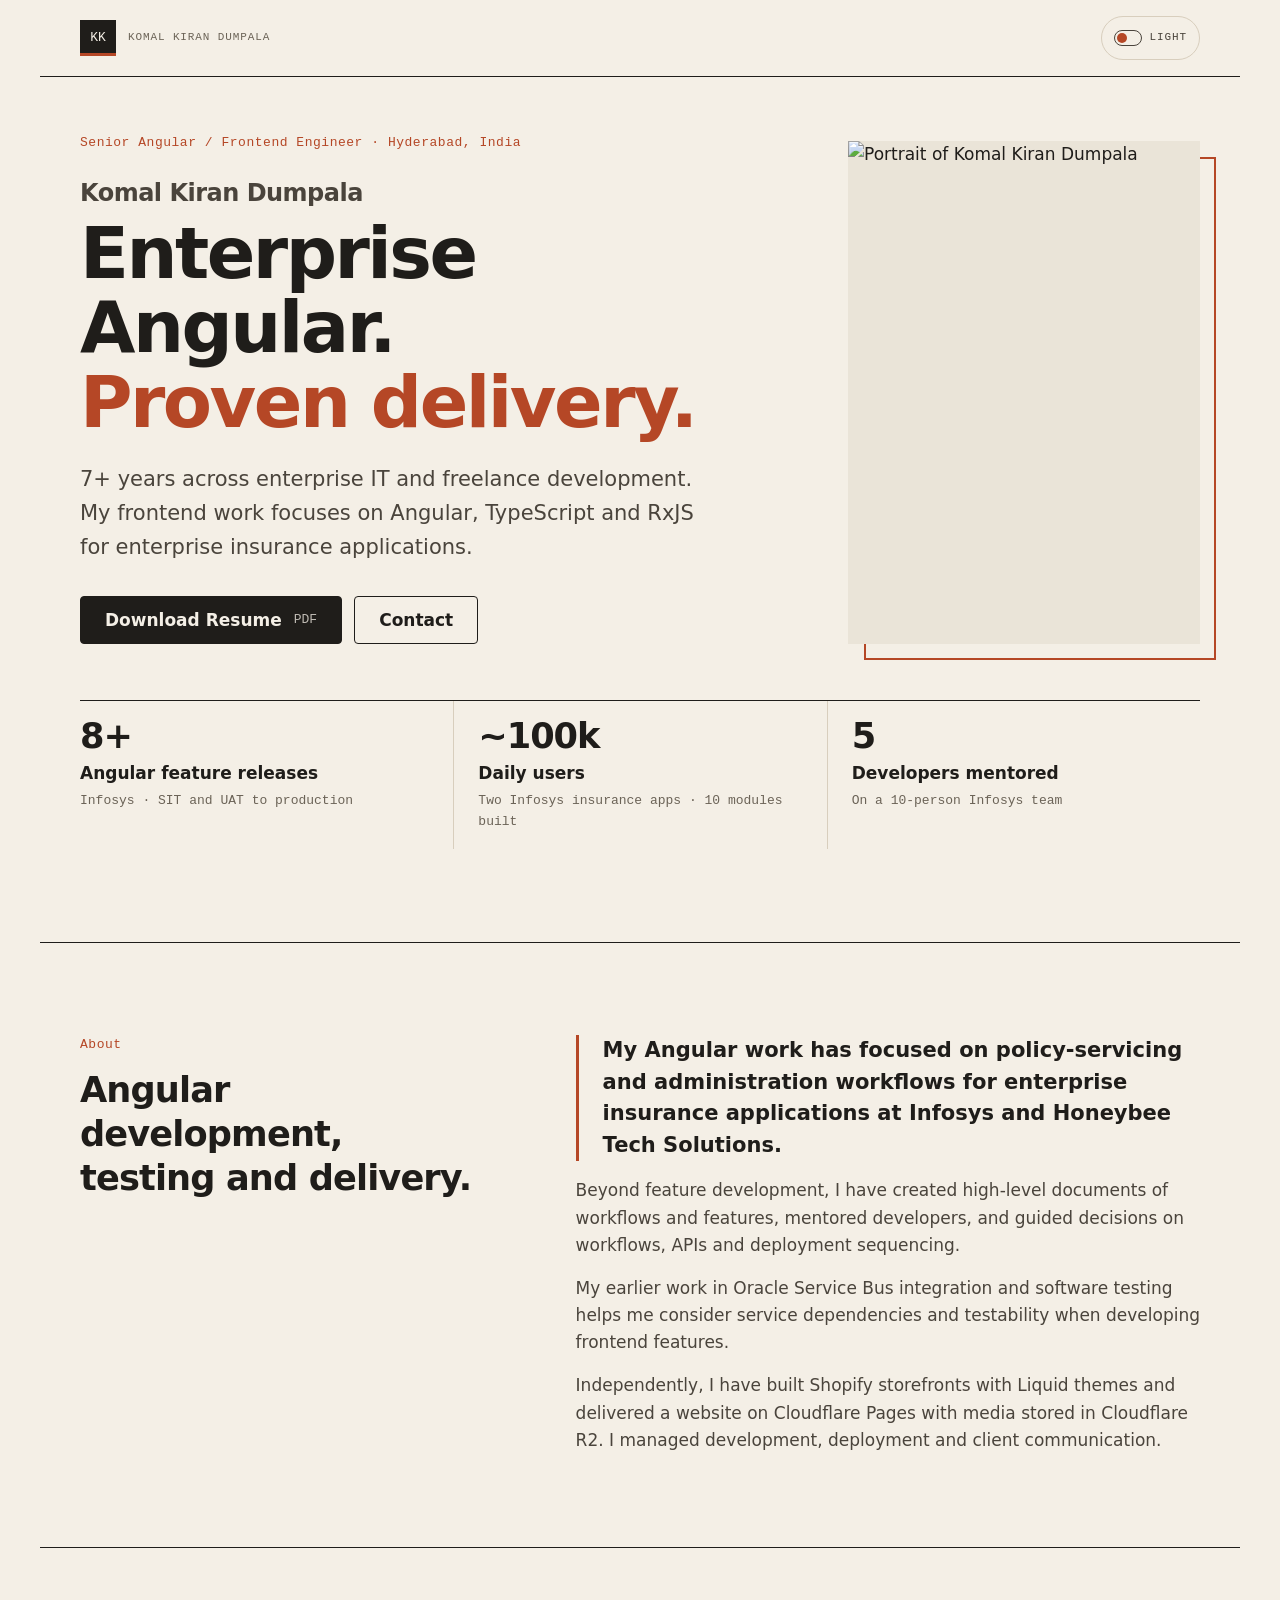
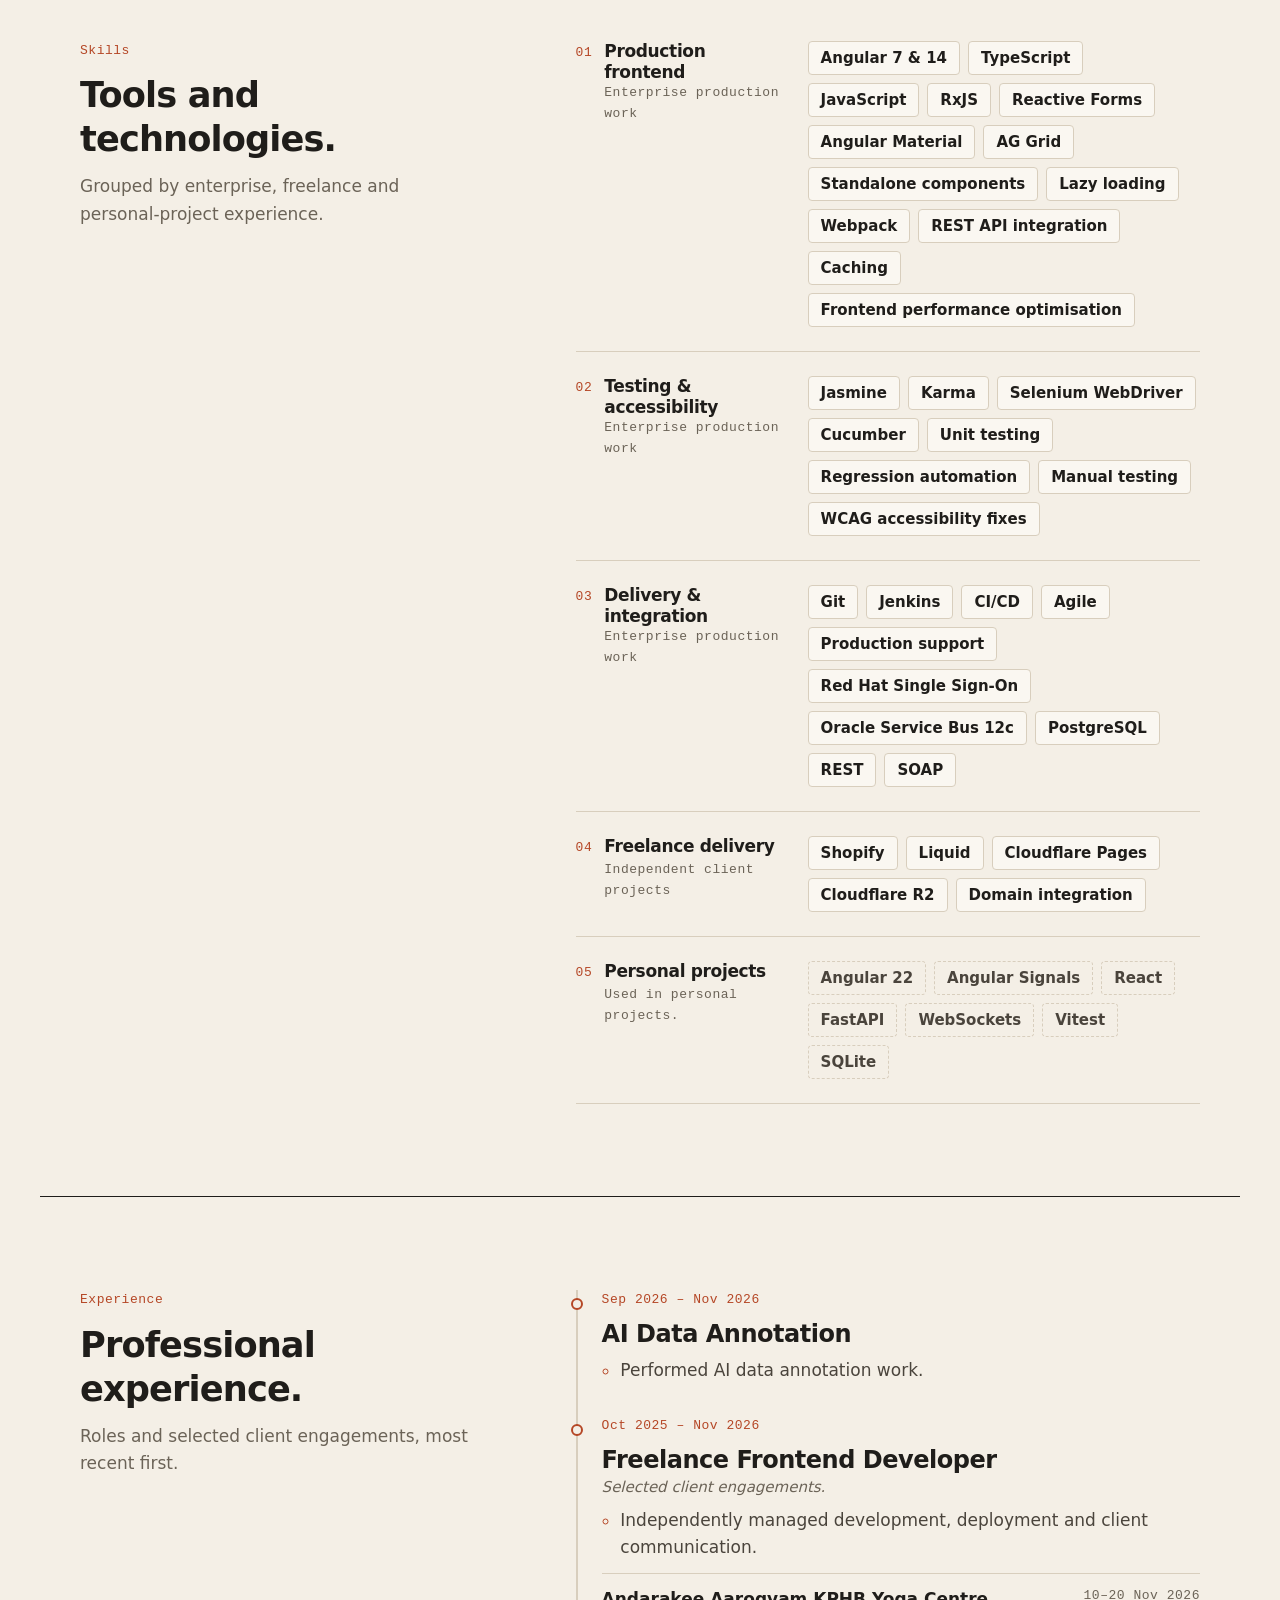
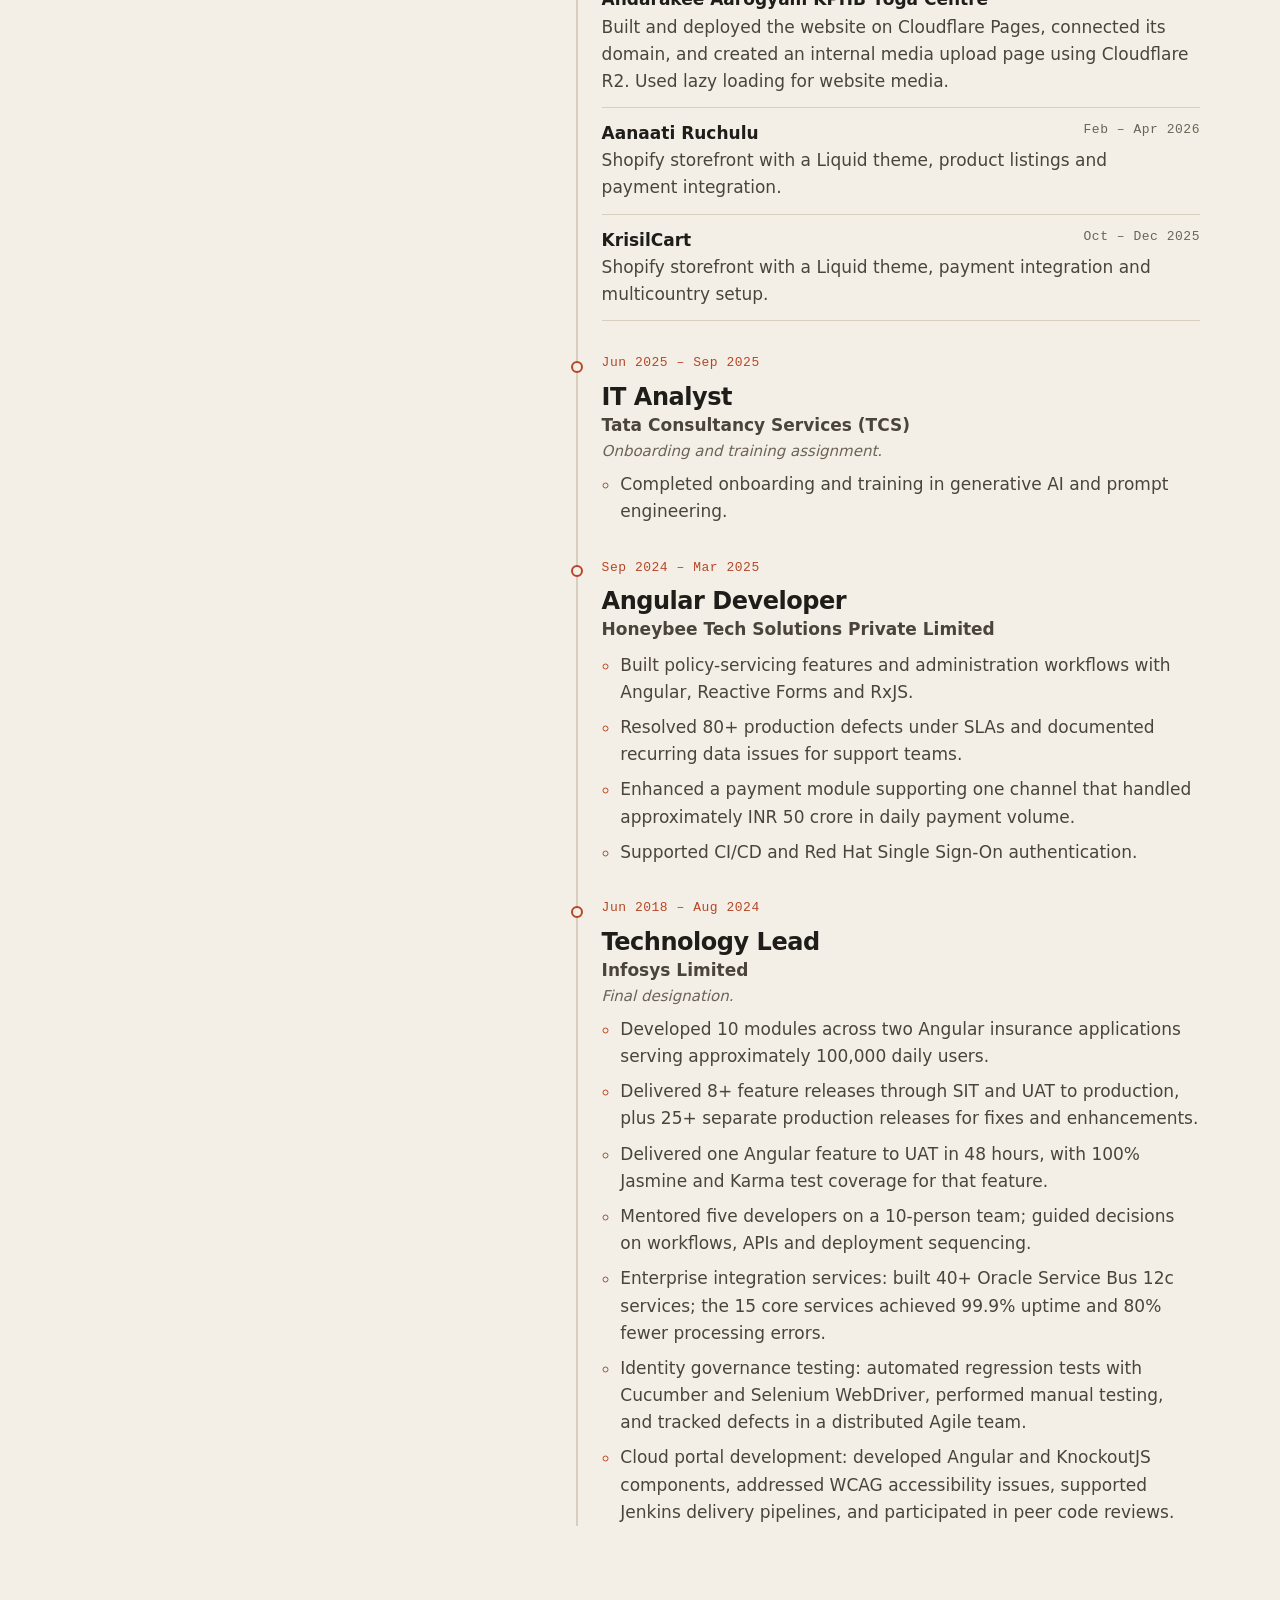
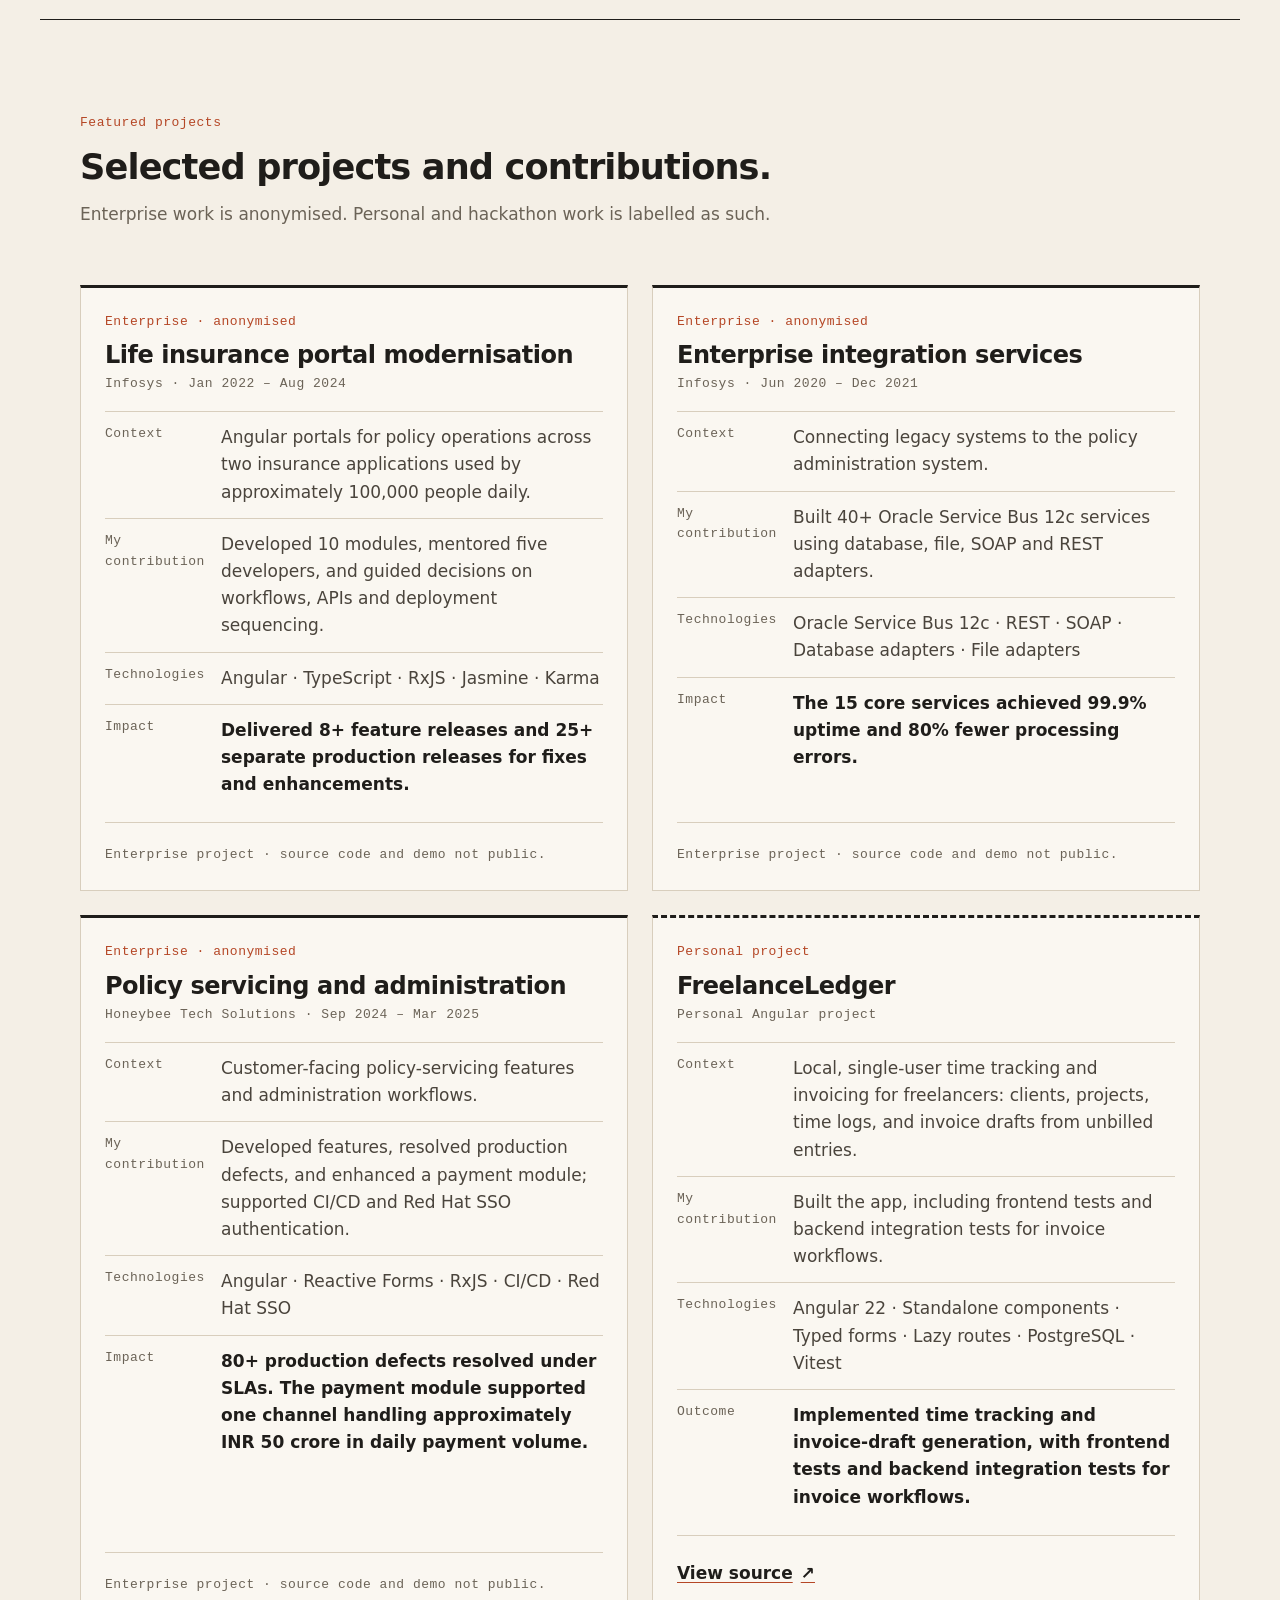
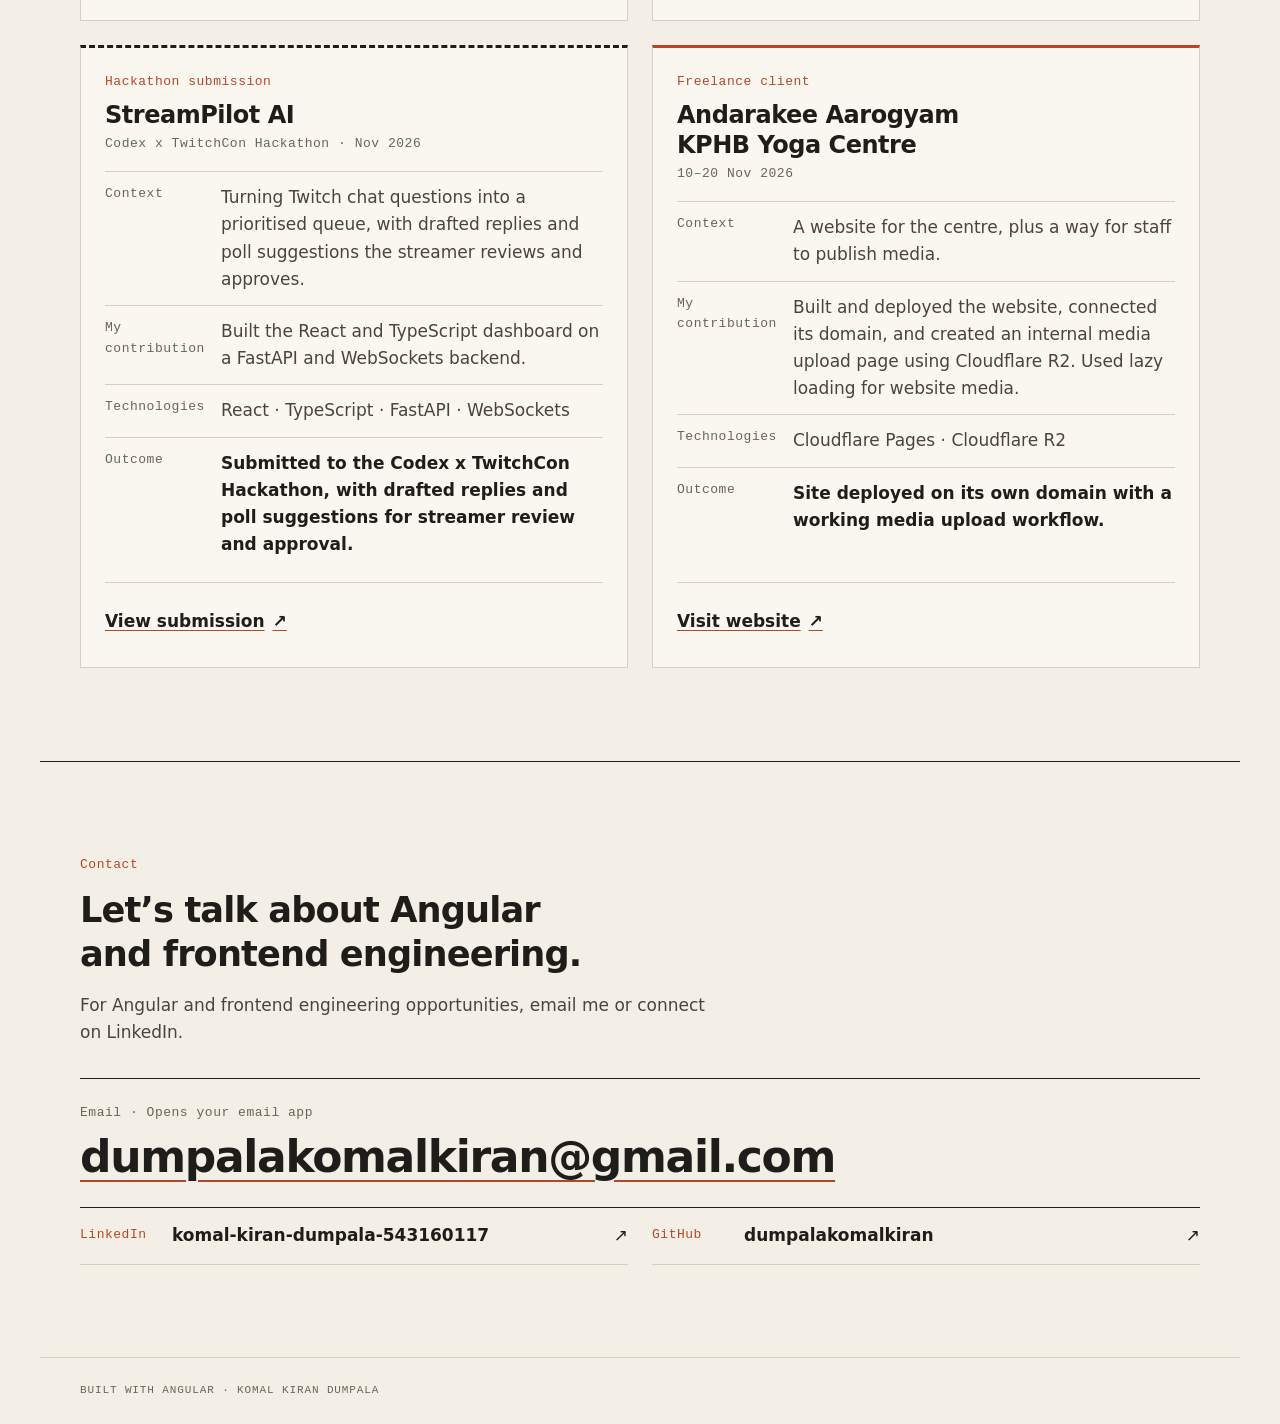
==== index.html @ a59a24d9 "Add files via upload" ====
<!DOCTYPE html><html lang="en" data-theme="light"><head>
  <meta charset="utf-8">
  <title>Komal Kiran Dumpala · Senior Angular / Frontend Engineer</title>
  <base href="/">
  <meta name="viewport" content="width=device-width, initial-scale=1">
  <meta name="description" content="Komal Kiran Dumpala, Senior Angular / Frontend Engineer in Hyderabad. 7+ years across enterprise IT and freelance development, focused on Angular, TypeScript and RxJS.">
  <meta name="robots" content="noindex">
  <meta name="color-scheme" content="light dark">
  <meta name="theme-color" content="#f4efe6">
  <link rel="icon" type="image/svg+xml" href="favicon.svg">
  <link rel="preload" href="assets/fonts/manrope-latin-wght-normal.woff2" as="font" type="font/woff2" crossorigin="">
  <script>
    // Pre-paint theme resolution (avoids a flash). Mirrors ThemeService.
    (function () {
      try {
        var s = localStorage.getItem('kk-theme');
        var t = s === 'light' || s === 'dark' ? s : (matchMedia('(prefers-color-scheme: dark)').matches ? 'dark' : 'light');
        document.documentElement.setAttribute('data-theme', t);
      } catch (e) {}
    })();
  </script>
<style>:root{color-scheme:light;--c-paper:#f4efe6;--c-paper-raised:#faf7f1;--c-paper-sunk:#ebe4d7;--c-ink:#1f1d1a;--c-ink-soft:#4a443c;--c-ink-muted:#6b6357;--c-rule:#d8cebd;--c-rule-strong:#1f1d1a;--c-accent:#b54726;--c-accent-ink:#fbf6ee;--c-accent-wash:#f0dccf;--c-focus:#b54726;--c-selection:#f0d2c0;--font-sans:"Manrope Variable", "Manrope", ui-sans-serif, system-ui, -apple-system, "Segoe UI", sans-serif;--font-mono:"IBM Plex Mono", ui-monospace, "SFMono-Regular", Menlo, Consolas, monospace;--fs-mono-xs:.6875rem;--fs-mono-sm:.8125rem;--fs-body-sm:.9375rem;--fs-body:clamp(1rem, .96rem + .18vw, 1.0625rem);--fs-lead:clamp(1.125rem, 1.05rem + .35vw, 1.3125rem);--fs-h3:clamp(1.25rem, 1.15rem + .45vw, 1.5rem);--fs-h2:clamp(1.625rem, 1.4rem + 1vw, 2.25rem);--fs-h1:clamp(2.375rem, 1.6rem + 3.6vw, 4.75rem);--lh-tight:1.04;--lh-snug:1.25;--lh-body:1.6;--tracking-display:-.035em;--tracking-mono:.08em;--space-1:.25rem;--space-2:.5rem;--space-3:.75rem;--space-4:1rem;--space-5:1.5rem;--space-6:2rem;--space-7:clamp(2.5rem, 2rem + 2vw, 3.5rem);--space-8:clamp(3.5rem, 2.6rem + 4vw, 6rem);--measure:64ch;--page-max:75rem;--gutter:clamp(1.125rem, .6rem + 2.4vw, 2.5rem);--radius-sm:2px;--radius-md:4px;--border:1px solid var(--c-rule);--border-strong:1px solid var(--c-rule-strong);--ease:cubic-bezier(.2, .7, .2, 1);--dur-fast:.14s;--dur:.22s;--focus-ring:0 0 0 2px var(--c-paper), 0 0 0 4px var(--c-focus)}*,*:before,*:after{box-sizing:border-box}*{margin:0}html{-webkit-text-size-adjust:100%;text-size-adjust:100%;scroll-behavior:smooth;background:var(--c-paper)}body{min-height:100dvh;font-family:var(--font-sans);font-size:var(--fs-body);line-height:var(--lh-body);font-optical-sizing:auto;color:var(--c-ink);background:var(--c-paper);-webkit-font-smoothing:antialiased;-moz-osx-font-smoothing:grayscale;transition:background-color var(--dur) var(--ease),color var(--dur) var(--ease)}h1,h2,h3{font-weight:700;line-height:var(--lh-snug);letter-spacing:-.02em;text-wrap:balance}p{text-wrap:pretty;max-width:var(--measure)}img{display:block;max-width:100%;height:auto}button{font:inherit;color:inherit}button{cursor:pointer}a{color:inherit;text-decoration-color:var(--c-accent);text-decoration-thickness:1px;text-underline-offset:.2em;transition:color var(--dur-fast) var(--ease)}a:hover{color:var(--c-accent)}.skip-link{position:absolute;left:var(--space-4);top:var(--space-4);z-index:100;padding:var(--space-2) var(--space-4);font-family:var(--font-mono);font-size:var(--fs-mono-sm);background:var(--c-ink);color:var(--c-paper);text-decoration:none;transform:translateY(-200%);transition:transform var(--dur-fast) var(--ease)}.skip-link:focus-visible{transform:none;color:var(--c-paper)}.visually-hidden{position:absolute!important;width:1px;height:1px;padding:0;margin:-1px;overflow:hidden;clip:rect(0 0 0 0);white-space:nowrap;border:0}.mono-label{font-family:var(--font-mono);font-size:var(--fs-mono-xs);font-weight:500;letter-spacing:var(--tracking-mono);text-transform:uppercase;color:var(--c-ink-muted)}@media(prefers-reduced-motion:reduce){html{scroll-behavior:auto}*,*:before,*:after{animation-duration:.01ms!important;animation-iteration-count:1!important;transition-duration:.01ms!important}}</style><link rel="stylesheet" href="styles-5NDSOUCO.css" media="print" data-beasties-media="all"><noscript><link rel="stylesheet" href="styles-5NDSOUCO.css"></noscript><style ng-app-id="ng">[_nghost-ng-c2982220218]{display:flex;flex-direction:column;min-height:100dvh}.masthead[_ngcontent-ng-c2982220218], .foot[_ngcontent-ng-c2982220218]{width:100%;max-width:var(--page-max);margin-inline:auto;padding-inline:var(--gutter);display:flex;align-items:center;justify-content:space-between;gap:var(--space-4)}.masthead[_ngcontent-ng-c2982220218]{padding-block:var(--space-4);border-bottom:var(--border-strong)}.mark[_ngcontent-ng-c2982220218]{display:flex;align-items:center;gap:var(--space-3)}.kk[_ngcontent-ng-c2982220218]{display:grid;place-items:center;width:2.25rem;height:2.25rem;background:var(--c-ink);color:var(--c-paper);font-family:var(--font-mono);font-size:var(--fs-mono-sm);font-weight:500;box-shadow:inset 0 -3px 0 var(--c-accent)}main[_ngcontent-ng-c2982220218]{flex:1;outline:none}.foot[_ngcontent-ng-c2982220218]{padding-block:var(--space-5);border-top:var(--border)}</style><style ng-app-id="ng">.toggle[_ngcontent-ng-c4042922117]{display:inline-flex;align-items:center;gap:var(--space-2);min-height:44px;padding:0 var(--space-3);background:transparent;border:var(--border);border-radius:999px;font-family:var(--font-mono);font-size:var(--fs-mono-xs);font-weight:500;letter-spacing:var(--tracking-mono);text-transform:uppercase;color:var(--c-ink-soft);transition:border-color var(--dur-fast) var(--ease),color var(--dur-fast) var(--ease)}.toggle[_ngcontent-ng-c4042922117]:hover{border-color:var(--c-ink);color:var(--c-ink)}.track[_ngcontent-ng-c4042922117]{position:relative;width:28px;height:16px;border-radius:999px;border:1px solid currentColor}.thumb[_ngcontent-ng-c4042922117]{position:absolute;top:2px;left:2px;width:10px;height:10px;border-radius:50%;background:var(--c-accent);transition:transform var(--dur) var(--ease)}[aria-pressed=true][_ngcontent-ng-c4042922117]   .thumb[_ngcontent-ng-c4042922117]{transform:translate(12px)}.label[_ngcontent-ng-c4042922117]{min-width:4ch;text-align:left}</style><style ng-app-id="ng">[_nghost-ng-c3875494309]{display:block}.hero[_ngcontent-ng-c3875494309]{max-width:var(--page-max);margin-inline:auto;padding:var(--space-7) var(--gutter) var(--space-8);display:grid;gap:var(--space-6);grid-template-areas:"copy" "portrait" "evidence"}@media(min-width:900px){.hero[_ngcontent-ng-c3875494309]{grid-template-columns:1.55fr 1fr;grid-template-areas:"copy portrait" "evidence evidence";column-gap:var(--space-8);align-items:end}}.copy[_ngcontent-ng-c3875494309]{grid-area:copy}.role[_ngcontent-ng-c3875494309]{font-family:var(--font-mono);font-size:var(--fs-mono-sm);font-weight:500;letter-spacing:.04em;color:var(--c-accent)}h1[_ngcontent-ng-c3875494309]{margin-top:var(--space-5)}.name[_ngcontent-ng-c3875494309]{display:block;font-size:var(--fs-h3);font-weight:600;color:var(--c-ink-soft)}.claim[_ngcontent-ng-c3875494309]{display:block;margin-top:var(--space-2);font-size:var(--fs-h1);font-weight:800;line-height:var(--lh-tight);letter-spacing:var(--tracking-display)}.claim[_ngcontent-ng-c3875494309]   em[_ngcontent-ng-c3875494309]{font-style:normal;color:var(--c-accent)}.lede[_ngcontent-ng-c3875494309]{margin-top:var(--space-5);font-size:var(--fs-lead);color:var(--c-ink-soft);max-width:46ch}.actions[_ngcontent-ng-c3875494309]{display:flex;flex-wrap:wrap;gap:var(--space-3);margin-top:var(--space-6)}.btn[_ngcontent-ng-c3875494309]{display:inline-flex;align-items:center;gap:var(--space-3);min-height:48px;padding:0 var(--space-5);border:var(--border-strong);border-radius:var(--radius-md);font-weight:700;text-decoration:none;transition:background-color var(--dur-fast) var(--ease),color var(--dur-fast) var(--ease),transform var(--dur-fast) var(--ease)}.btn[_ngcontent-ng-c3875494309]:hover{background:var(--c-paper-sunk);color:var(--c-ink);transform:translateY(-1px)}.btn.primary[_ngcontent-ng-c3875494309]{background:var(--c-ink);color:var(--c-paper)}.btn.primary[_ngcontent-ng-c3875494309]:hover{background:var(--c-accent);border-color:var(--c-accent);color:var(--c-accent-ink)}.meta[_ngcontent-ng-c3875494309]{font-family:var(--font-mono);font-size:var(--fs-mono-sm);font-weight:400;opacity:.75}.portrait[_ngcontent-ng-c3875494309]{grid-area:portrait;position:relative;max-width:22rem;width:78%;justify-self:center}.portrait[_ngcontent-ng-c3875494309]:before{content:"";position:absolute;inset:var(--space-4) calc(var(--space-4) * -1) calc(var(--space-4) * -1) var(--space-4);border:2px solid var(--c-accent)}.portrait[_ngcontent-ng-c3875494309]   img[_ngcontent-ng-c3875494309]{position:relative;width:100%;aspect-ratio:716/1024;object-fit:cover;background:var(--c-paper-sunk);filter:saturate(.92)}@media(min-width:900px){.portrait[_ngcontent-ng-c3875494309]{width:100%;justify-self:end}}.evidence[_ngcontent-ng-c3875494309]{grid-area:evidence;display:grid;margin-top:var(--space-5);border-top:var(--border-strong)}@media(min-width:640px){.evidence[_ngcontent-ng-c3875494309]{grid-template-columns:repeat(3,1fr)}}.fact[_ngcontent-ng-c3875494309]{display:grid;grid-template-rows:auto auto 1fr;gap:var(--space-1);padding:var(--space-4) var(--space-4) var(--space-4) 0;border-bottom:var(--border)}.fact[_ngcontent-ng-c3875494309]   dt[_ngcontent-ng-c3875494309]{order:2;font-weight:700}.fact[_ngcontent-ng-c3875494309]   dd[_ngcontent-ng-c3875494309]{margin:0}.fact[_ngcontent-ng-c3875494309]   .value[_ngcontent-ng-c3875494309]{order:1;font-size:var(--fs-h2);font-weight:800;letter-spacing:-.03em;line-height:1.1}.fact[_ngcontent-ng-c3875494309]   .scope[_ngcontent-ng-c3875494309]{order:3;font-family:var(--font-mono);font-size:var(--fs-mono-sm);color:var(--c-ink-muted)}@media(min-width:640px){.fact[_ngcontent-ng-c3875494309]{border-bottom:0}.fact[_ngcontent-ng-c3875494309] + .fact[_ngcontent-ng-c3875494309]{border-left:var(--border);padding-left:var(--space-5)}}</style><style ng-app-id="ng">[_nghost-ng-c3463072577]{display:block}.about[_ngcontent-ng-c3463072577]{max-width:var(--page-max);margin-inline:auto;padding:var(--space-8) var(--gutter);display:grid;gap:var(--space-5);border-top:var(--border-strong);scroll-margin-top:var(--space-6)}@media(min-width:900px){.about[_ngcontent-ng-c3463072577]{grid-template-columns:1fr 1.55fr;column-gap:var(--space-8)}.head[_ngcontent-ng-c3463072577]{position:sticky;top:var(--space-6);align-self:start}}.label[_ngcontent-ng-c3463072577]{font-family:var(--font-mono);font-size:var(--fs-mono-sm);font-weight:500;letter-spacing:.04em;color:var(--c-accent)}h2[_ngcontent-ng-c3463072577]{margin-top:var(--space-3);font-size:var(--fs-h2);font-weight:800;letter-spacing:-.025em;max-width:16ch}.body[_ngcontent-ng-c3463072577]{display:grid;gap:var(--space-4);color:var(--c-ink-soft)}.lead[_ngcontent-ng-c3463072577]{padding-left:var(--space-5);border-left:3px solid var(--c-accent);font-size:var(--fs-lead);font-weight:600;line-height:1.5;color:var(--c-ink)}</style><style ng-app-id="ng">[_nghost-ng-c657701964]{display:block}.skills[_ngcontent-ng-c657701964]{max-width:var(--page-max);margin-inline:auto;padding:var(--space-8) var(--gutter);display:grid;gap:var(--space-6);border-top:var(--border-strong);scroll-margin-top:var(--space-6)}@media(min-width:900px){.skills[_ngcontent-ng-c657701964]{grid-template-columns:1fr 1.55fr;column-gap:var(--space-8)}.head[_ngcontent-ng-c657701964]{position:sticky;top:var(--space-6);align-self:start}}.label[_ngcontent-ng-c657701964], .context[_ngcontent-ng-c657701964], .index[_ngcontent-ng-c657701964]{font-family:var(--font-mono);font-size:var(--fs-mono-sm);font-weight:500;letter-spacing:.04em}.label[_ngcontent-ng-c657701964]{color:var(--c-accent)}h2[_ngcontent-ng-c657701964]{margin-top:var(--space-3);font-size:var(--fs-h2);font-weight:800;letter-spacing:-.025em;max-width:16ch}.note[_ngcontent-ng-c657701964]{margin-top:var(--space-3);color:var(--c-ink-muted)}.groups[_ngcontent-ng-c657701964]{display:grid}.group[_ngcontent-ng-c657701964]{display:grid;gap:var(--space-3);padding-block:var(--space-5);border-bottom:var(--border)}.group[_ngcontent-ng-c657701964]:first-child{padding-top:0}@media(min-width:640px){.group[_ngcontent-ng-c657701964]{grid-template-columns:13rem 1fr;column-gap:var(--space-5)}}.group-head[_ngcontent-ng-c657701964]{display:grid;grid-template-columns:auto 1fr;column-gap:var(--space-3);align-content:start}.group-head[_ngcontent-ng-c657701964]   .context[_ngcontent-ng-c657701964]{grid-column:2}.index[_ngcontent-ng-c657701964]{color:var(--c-accent);line-height:1.9}h3[_ngcontent-ng-c657701964]{font-size:var(--fs-body);font-weight:800}.context[_ngcontent-ng-c657701964]{color:var(--c-ink-muted);font-weight:400}.items[_ngcontent-ng-c657701964]{list-style:none;padding:0;display:flex;flex-wrap:wrap;gap:var(--space-2)}.items[_ngcontent-ng-c657701964]   li[_ngcontent-ng-c657701964]{padding:var(--space-1) var(--space-3);border:var(--border);border-radius:var(--radius-md);background:var(--c-paper-raised);font-size:var(--fs-body-sm);font-weight:600;color:var(--c-ink);overflow-wrap:anywhere}.personal[_ngcontent-ng-c657701964]   .items[_ngcontent-ng-c657701964]   li[_ngcontent-ng-c657701964]{background:transparent;border-style:dashed;color:var(--c-ink-soft)}</style><style ng-app-id="ng">[_nghost-ng-c2759676521]{display:block}.experience[_ngcontent-ng-c2759676521]{max-width:var(--page-max);margin-inline:auto;padding:var(--space-8) var(--gutter);display:grid;gap:var(--space-6);border-top:var(--border-strong);scroll-margin-top:var(--space-6)}@media(min-width:900px){.experience[_ngcontent-ng-c2759676521]{grid-template-columns:1fr 1.55fr;column-gap:var(--space-8)}.head[_ngcontent-ng-c2759676521]{position:sticky;top:var(--space-6);align-self:start}}.label[_ngcontent-ng-c2759676521], .dates[_ngcontent-ng-c2759676521], .e-head[_ngcontent-ng-c2759676521]   time[_ngcontent-ng-c2759676521]{font-family:var(--font-mono);font-size:var(--fs-mono-sm);font-weight:500;letter-spacing:.04em}.label[_ngcontent-ng-c2759676521]{color:var(--c-accent)}h2[_ngcontent-ng-c2759676521]{margin-top:var(--space-3);font-size:var(--fs-h2);font-weight:800;letter-spacing:-.025em}.note[_ngcontent-ng-c2759676521]{margin-top:var(--space-3);color:var(--c-ink-muted)}.timeline[_ngcontent-ng-c2759676521]{list-style:none;padding:0;border-left:2px solid var(--c-rule)}.role[_ngcontent-ng-c2759676521]{position:relative;display:grid;gap:var(--space-2);padding:0 0 var(--space-6) var(--space-5)}.role[_ngcontent-ng-c2759676521]:last-child{padding-bottom:0}.role[_ngcontent-ng-c2759676521]:before{content:"";position:absolute;left:-7px;top:.45em;width:12px;height:12px;border:2px solid var(--c-accent);border-radius:50%;background:var(--c-paper)}.dates[_ngcontent-ng-c2759676521]{color:var(--c-accent)}h3[_ngcontent-ng-c2759676521]{font-size:var(--fs-h3);font-weight:800}.org[_ngcontent-ng-c2759676521]{font-weight:600;color:var(--c-ink-soft)}.role-note[_ngcontent-ng-c2759676521]{font-size:var(--fs-body-sm);color:var(--c-ink-muted);font-style:italic}.points[_ngcontent-ng-c2759676521]{margin-top:var(--space-2);padding-left:1.1em;display:grid;gap:var(--space-2);color:var(--c-ink-soft)}.points[_ngcontent-ng-c2759676521]   li[_ngcontent-ng-c2759676521]::marker{color:var(--c-accent)}.engagements[_ngcontent-ng-c2759676521]{list-style:none;margin-top:var(--space-3);padding:0;border-top:var(--border)}.engagements[_ngcontent-ng-c2759676521]   li[_ngcontent-ng-c2759676521]{padding-block:var(--space-3);border-bottom:var(--border);color:var(--c-ink-soft)}.e-head[_ngcontent-ng-c2759676521]{display:flex;flex-wrap:wrap;justify-content:space-between;gap:var(--space-1) var(--space-3);color:var(--c-ink)}.e-head[_ngcontent-ng-c2759676521]   time[_ngcontent-ng-c2759676521]{color:var(--c-ink-muted)}</style><style ng-app-id="ng">[_nghost-ng-c2034459181]{display:block}.projects[_ngcontent-ng-c2034459181]{max-width:var(--page-max);margin-inline:auto;padding:var(--space-8) var(--gutter);border-top:var(--border-strong);scroll-margin-top:var(--space-6)}.label[_ngcontent-ng-c2034459181], .kind[_ngcontent-ng-c2034459181], .when[_ngcontent-ng-c2034459181], dt[_ngcontent-ng-c2034459181], .private[_ngcontent-ng-c2034459181]{font-family:var(--font-mono);font-size:var(--fs-mono-sm);font-weight:500;letter-spacing:.04em}.label[_ngcontent-ng-c2034459181]{color:var(--c-accent)}h2[_ngcontent-ng-c2034459181]{margin-top:var(--space-3);font-size:var(--fs-h2);font-weight:800;letter-spacing:-.025em}.note[_ngcontent-ng-c2034459181]{margin-top:var(--space-3);color:var(--c-ink-muted)}.grid[_ngcontent-ng-c2034459181]{display:grid;gap:var(--space-5);margin-top:var(--space-7)}@media(min-width:900px){.grid[_ngcontent-ng-c2034459181]{grid-template-columns:1fr 1fr}}.case[_ngcontent-ng-c2034459181]{display:flex;flex-direction:column;padding:var(--space-5);border:var(--border);border-top:3px solid var(--c-ink);background:var(--c-paper-raised);min-width:0}.case[data-kind="Personal project"][_ngcontent-ng-c2034459181], .case[data-kind="Hackathon submission"][_ngcontent-ng-c2034459181]{border-top-style:dashed}.case[data-kind="Freelance client"][_ngcontent-ng-c2034459181]{border-top-color:var(--c-accent)}.kind[_ngcontent-ng-c2034459181]{color:var(--c-accent)}h3[_ngcontent-ng-c2034459181]{margin-top:var(--space-2);font-size:var(--fs-h3);font-weight:800}.when[_ngcontent-ng-c2034459181]{margin-top:var(--space-1);color:var(--c-ink-muted);font-weight:400}.fields[_ngcontent-ng-c2034459181]{flex:1;margin-top:var(--space-4)}.fields[_ngcontent-ng-c2034459181] > div[_ngcontent-ng-c2034459181]{display:grid;gap:var(--space-1);padding-block:var(--space-3);border-top:var(--border)}@media(min-width:640px){.fields[_ngcontent-ng-c2034459181] > div[_ngcontent-ng-c2034459181]{grid-template-columns:6.5rem 1fr;gap:var(--space-3)}}.fields[_ngcontent-ng-c2034459181]   dt[_ngcontent-ng-c2034459181]{color:var(--c-ink-muted)}.fields[_ngcontent-ng-c2034459181]   dd[_ngcontent-ng-c2034459181]{margin:0;color:var(--c-ink-soft);overflow-wrap:anywhere}.fields[_ngcontent-ng-c2034459181]   .result[_ngcontent-ng-c2034459181]   dd[_ngcontent-ng-c2034459181]{color:var(--c-ink);font-weight:600}.foot[_ngcontent-ng-c2034459181]{margin-top:var(--space-3);padding-top:var(--space-4);border-top:var(--border)}.link[_ngcontent-ng-c2034459181]{display:inline-flex;align-items:center;gap:var(--space-2);min-height:44px;font-weight:700;text-decoration:underline;text-decoration-color:var(--c-accent)}.link[_ngcontent-ng-c2034459181]   .arrow[_ngcontent-ng-c2034459181]{transition:transform var(--dur-fast) var(--ease)}.link[_ngcontent-ng-c2034459181]:hover   .arrow[_ngcontent-ng-c2034459181]{transform:translate(2px,-2px)}.private[_ngcontent-ng-c2034459181]{color:var(--c-ink-muted);font-weight:400}</style><style ng-app-id="ng">[_nghost-ng-c2702553413]{display:block}.contact[_ngcontent-ng-c2702553413]{max-width:var(--page-max);margin-inline:auto;padding:var(--space-8) var(--gutter);border-top:var(--border-strong);scroll-margin-top:var(--space-6)}.label[_ngcontent-ng-c2702553413], .email-label[_ngcontent-ng-c2702553413], .p-label[_ngcontent-ng-c2702553413]{font-family:var(--font-mono);font-size:var(--fs-mono-sm);font-weight:500;letter-spacing:.04em}.label[_ngcontent-ng-c2702553413]{color:var(--c-accent)}h2[_ngcontent-ng-c2702553413]{margin-top:var(--space-3);font-size:var(--fs-h2);font-weight:800;letter-spacing:-.025em;max-width:22ch}.intro[_ngcontent-ng-c2702553413]{margin-top:var(--space-4);color:var(--c-ink-soft)}.email[_ngcontent-ng-c2702553413]{display:grid;gap:var(--space-2);margin-top:var(--space-6);padding:var(--space-5) 0;border-block:var(--border-strong);text-decoration:none}.email[_ngcontent-ng-c2702553413]   .email-label[_ngcontent-ng-c2702553413]{color:var(--c-ink-muted)}.email[_ngcontent-ng-c2702553413]   .address[_ngcontent-ng-c2702553413]{font-size:clamp(1.25rem,.8rem + 2.6vw,2.75rem);font-weight:800;letter-spacing:-.03em;line-height:1.15;overflow-wrap:anywhere;text-decoration:underline;text-decoration-color:var(--c-accent);text-decoration-thickness:2px;text-underline-offset:.18em;transition:color var(--dur-fast) var(--ease)}.email[_ngcontent-ng-c2702553413]:hover   .address[_ngcontent-ng-c2702553413]{color:var(--c-accent)}.profiles[_ngcontent-ng-c2702553413]{list-style:none;padding:0;display:grid}@media(min-width:640px){.profiles[_ngcontent-ng-c2702553413]{grid-template-columns:1fr 1fr;column-gap:var(--space-5)}}.profiles[_ngcontent-ng-c2702553413]   li[_ngcontent-ng-c2702553413]{border-bottom:var(--border)}.profiles[_ngcontent-ng-c2702553413]   a[_ngcontent-ng-c2702553413]{display:flex;flex-wrap:wrap;align-items:center;gap:var(--space-1) var(--space-3);min-height:56px;padding-block:var(--space-3);text-decoration:none}.profiles[_ngcontent-ng-c2702553413]   .p-label[_ngcontent-ng-c2702553413]{color:var(--c-accent);min-width:5rem}.profiles[_ngcontent-ng-c2702553413]   .p-handle[_ngcontent-ng-c2702553413]{flex:1;font-weight:700;overflow-wrap:anywhere}.profiles[_ngcontent-ng-c2702553413]   .arrow[_ngcontent-ng-c2702553413]{transition:transform var(--dur-fast) var(--ease)}.profiles[_ngcontent-ng-c2702553413]   a[_ngcontent-ng-c2702553413]:hover   .arrow[_ngcontent-ng-c2702553413]{transform:translate(2px,-2px)}</style></head>
<body><!--nghm--><script type="text/javascript" id="ng-event-dispatch-contract">(()=>{function p(t,n,r,o,e,i,f,m){return{eventType:t,event:n,targetElement:r,eic:o,timeStamp:e,eia:i,eirp:f,eiack:m}}function u(t){let n=[],r=e=>{n.push(e)};return{c:t,q:n,et:[],etc:[],d:r,h:e=>{r(p(e.type,e,e.target,t,Date.now()))}}}function s(t,n,r){for(let o=0;o<n.length;o++){let e=n[o];(r?t.etc:t.et).push(e),t.c.addEventListener(e,t.h,r)}}function c(t,n,r,o,e=window){let i=u(t);e._ejsas||(e._ejsas={}),e._ejsas[n]=i,s(i,r),s(i,o,!0)}window.__jsaction_bootstrap=c;})();
</script><script>window.__jsaction_bootstrap(document.body,"ng",["click"],[]);</script>
  <kk-root ng-version="22.3.0" _nghost-ng-c2982220218="" ngh="6" ng-server-context="ssg"><a _ngcontent-ng-c2982220218="" href="#main" class="skip-link">Skip to content</a><header _ngcontent-ng-c2982220218="" class="masthead"><p _ngcontent-ng-c2982220218="" class="mark"><span _ngcontent-ng-c2982220218="" aria-hidden="true" class="kk">KK</span><span _ngcontent-ng-c2982220218="" class="mono-label">Komal Kiran Dumpala</span></p><kk-theme-toggle _ngcontent-ng-c2982220218="" _nghost-ng-c4042922117="" ngh="0"><button _ngcontent-ng-c4042922117="" type="button" class="toggle" aria-pressed="false" jsaction="click:;"><span _ngcontent-ng-c4042922117="" class="visually-hidden">Dark theme</span><span _ngcontent-ng-c4042922117="" aria-hidden="true" class="track"><span _ngcontent-ng-c4042922117="" class="thumb"></span></span><span _ngcontent-ng-c4042922117="" aria-hidden="true" class="label">Light</span></button></kk-theme-toggle></header><main _ngcontent-ng-c2982220218="" id="main" tabindex="-1"><router-outlet _ngcontent-ng-c2982220218=""></router-outlet><kk-home ngh="0"><kk-hero _nghost-ng-c3875494309="" ngh="1"><section _ngcontent-ng-c3875494309="" aria-labelledby="hero-title" class="hero"><div _ngcontent-ng-c3875494309="" class="copy"><p _ngcontent-ng-c3875494309="" class="role">Senior Angular / Frontend Engineer · Hyderabad, India</p><h1 _ngcontent-ng-c3875494309="" id="hero-title"><span _ngcontent-ng-c3875494309="" class="name">Komal Kiran Dumpala</span><span _ngcontent-ng-c3875494309="" class="claim">Enterprise Angular. <em _ngcontent-ng-c3875494309="">Proven delivery.</em></span></h1><p _ngcontent-ng-c3875494309="" class="lede"> 7+ years across enterprise IT and freelance development. My frontend work focuses on Angular, TypeScript and RxJS for enterprise insurance applications. </p><div _ngcontent-ng-c3875494309="" class="actions"><a _ngcontent-ng-c3875494309="" href="assets/resume.pdf" download="Komal-Kiran-Dumpala-Resume.pdf" class="btn primary"> Download Resume <span _ngcontent-ng-c3875494309="" class="meta">PDF</span></a><a _ngcontent-ng-c3875494309="" href="#contact" class="btn">Contact</a></div></div><figure _ngcontent-ng-c3875494309="" class="portrait"><img _ngcontent-ng-c3875494309="" src="assets/profile-800.webp" srcset="assets/profile-480.webp 480w, assets/profile-800.webp 800w" sizes="(min-width: 900px) 30vw, 70vw" width="800" height="1144" alt="Portrait of Komal Kiran Dumpala" fetchpriority="high" loading="eager" decoding="async"></figure><dl _ngcontent-ng-c3875494309="" class="evidence"><div _ngcontent-ng-c3875494309="" class="fact"><dt _ngcontent-ng-c3875494309="">Angular feature releases</dt><dd _ngcontent-ng-c3875494309="" class="value">8+</dd><dd _ngcontent-ng-c3875494309="" class="scope">Infosys · SIT and UAT to production</dd></div><div _ngcontent-ng-c3875494309="" class="fact"><dt _ngcontent-ng-c3875494309="">Daily users</dt><dd _ngcontent-ng-c3875494309="" class="value">~100k</dd><dd _ngcontent-ng-c3875494309="" class="scope">Two Infosys insurance apps · 10 modules built</dd></div><div _ngcontent-ng-c3875494309="" class="fact"><dt _ngcontent-ng-c3875494309="">Developers mentored</dt><dd _ngcontent-ng-c3875494309="" class="value">5</dd><dd _ngcontent-ng-c3875494309="" class="scope">On a 10-person Infosys team</dd></div><!----></dl></section></kk-hero><kk-about _nghost-ng-c3463072577="" ngh="0"><section _ngcontent-ng-c3463072577="" id="about" aria-labelledby="about-title" class="about"><header _ngcontent-ng-c3463072577="" class="head"><p _ngcontent-ng-c3463072577="" class="label">About</p><h2 _ngcontent-ng-c3463072577="" id="about-title">Angular development, testing and delivery.</h2></header><div _ngcontent-ng-c3463072577="" class="body"><p _ngcontent-ng-c3463072577="" class="lead"> My Angular work has focused on policy-servicing and administration workflows for enterprise insurance applications at Infosys and Honeybee Tech Solutions. </p><p _ngcontent-ng-c3463072577=""> Beyond feature development, I have created high-level documents of workflows and features, mentored developers, and guided decisions on workflows, APIs and deployment sequencing. </p><p _ngcontent-ng-c3463072577=""> My earlier work in Oracle Service Bus integration and software testing helps me consider service dependencies and testability when developing frontend features. </p><p _ngcontent-ng-c3463072577=""> Independently, I have built Shopify storefronts with Liquid themes and delivered a website on Cloudflare Pages with media stored in Cloudflare R2. I managed development, deployment and client communication. </p></div></section></kk-about><kk-skills _nghost-ng-c657701964="" ngh="2"><section _ngcontent-ng-c657701964="" id="skills" aria-labelledby="skills-title" class="skills"><header _ngcontent-ng-c657701964="" class="head"><p _ngcontent-ng-c657701964="" class="label">Skills</p><h2 _ngcontent-ng-c657701964="" id="skills-title">Tools and technologies.</h2><p _ngcontent-ng-c657701964="" class="note">Grouped by enterprise, freelance and personal-project experience.</p></header><div _ngcontent-ng-c657701964="" class="groups"><section _ngcontent-ng-c657701964="" class="group" aria-labelledby="skills-frontend"><div _ngcontent-ng-c657701964="" class="group-head"><span _ngcontent-ng-c657701964="" aria-hidden="true" class="index">01</span><h3 _ngcontent-ng-c657701964="" id="skills-frontend">Production frontend</h3><p _ngcontent-ng-c657701964="" class="context">Enterprise production work</p></div><ul _ngcontent-ng-c657701964="" class="items"><li _ngcontent-ng-c657701964="">Angular 7 &amp; 14</li><li _ngcontent-ng-c657701964="">TypeScript</li><li _ngcontent-ng-c657701964="">JavaScript</li><li _ngcontent-ng-c657701964="">RxJS</li><li _ngcontent-ng-c657701964="">Reactive Forms</li><li _ngcontent-ng-c657701964="">Angular Material</li><li _ngcontent-ng-c657701964="">AG Grid</li><li _ngcontent-ng-c657701964="">Standalone components</li><li _ngcontent-ng-c657701964="">Lazy loading</li><li _ngcontent-ng-c657701964="">Webpack</li><li _ngcontent-ng-c657701964="">REST API integration</li><li _ngcontent-ng-c657701964="">Caching</li><li _ngcontent-ng-c657701964="">Frontend performance optimisation</li><!----></ul></section><section _ngcontent-ng-c657701964="" class="group" aria-labelledby="skills-testing"><div _ngcontent-ng-c657701964="" class="group-head"><span _ngcontent-ng-c657701964="" aria-hidden="true" class="index">02</span><h3 _ngcontent-ng-c657701964="" id="skills-testing">Testing &amp; accessibility</h3><p _ngcontent-ng-c657701964="" class="context">Enterprise production work</p></div><ul _ngcontent-ng-c657701964="" class="items"><li _ngcontent-ng-c657701964="">Jasmine</li><li _ngcontent-ng-c657701964="">Karma</li><li _ngcontent-ng-c657701964="">Selenium WebDriver</li><li _ngcontent-ng-c657701964="">Cucumber</li><li _ngcontent-ng-c657701964="">Unit testing</li><li _ngcontent-ng-c657701964="">Regression automation</li><li _ngcontent-ng-c657701964="">Manual testing</li><li _ngcontent-ng-c657701964="">WCAG accessibility fixes</li><!----></ul></section><section _ngcontent-ng-c657701964="" class="group" aria-labelledby="skills-delivery"><div _ngcontent-ng-c657701964="" class="group-head"><span _ngcontent-ng-c657701964="" aria-hidden="true" class="index">03</span><h3 _ngcontent-ng-c657701964="" id="skills-delivery">Delivery &amp; integration</h3><p _ngcontent-ng-c657701964="" class="context">Enterprise production work</p></div><ul _ngcontent-ng-c657701964="" class="items"><li _ngcontent-ng-c657701964="">Git</li><li _ngcontent-ng-c657701964="">Jenkins</li><li _ngcontent-ng-c657701964="">CI/CD</li><li _ngcontent-ng-c657701964="">Agile</li><li _ngcontent-ng-c657701964="">Production support</li><li _ngcontent-ng-c657701964="">Red Hat Single Sign-On</li><li _ngcontent-ng-c657701964="">Oracle Service Bus 12c</li><li _ngcontent-ng-c657701964="">PostgreSQL</li><li _ngcontent-ng-c657701964="">REST</li><li _ngcontent-ng-c657701964="">SOAP</li><!----></ul></section><section _ngcontent-ng-c657701964="" class="group" aria-labelledby="skills-freelance"><div _ngcontent-ng-c657701964="" class="group-head"><span _ngcontent-ng-c657701964="" aria-hidden="true" class="index">04</span><h3 _ngcontent-ng-c657701964="" id="skills-freelance">Freelance delivery</h3><p _ngcontent-ng-c657701964="" class="context">Independent client projects</p></div><ul _ngcontent-ng-c657701964="" class="items"><li _ngcontent-ng-c657701964="">Shopify</li><li _ngcontent-ng-c657701964="">Liquid</li><li _ngcontent-ng-c657701964="">Cloudflare Pages</li><li _ngcontent-ng-c657701964="">Cloudflare R2</li><li _ngcontent-ng-c657701964="">Domain integration</li><!----></ul></section><section _ngcontent-ng-c657701964="" class="group personal" aria-labelledby="skills-personal"><div _ngcontent-ng-c657701964="" class="group-head"><span _ngcontent-ng-c657701964="" aria-hidden="true" class="index">05</span><h3 _ngcontent-ng-c657701964="" id="skills-personal">Personal projects</h3><p _ngcontent-ng-c657701964="" class="context">Used in personal projects.</p></div><ul _ngcontent-ng-c657701964="" class="items"><li _ngcontent-ng-c657701964="">Angular 22</li><li _ngcontent-ng-c657701964="">Angular Signals</li><li _ngcontent-ng-c657701964="">React</li><li _ngcontent-ng-c657701964="">FastAPI</li><li _ngcontent-ng-c657701964="">WebSockets</li><li _ngcontent-ng-c657701964="">Vitest</li><li _ngcontent-ng-c657701964="">SQLite</li><!----></ul></section><!----></div></section></kk-skills><kk-experience _nghost-ng-c2759676521="" ngh="3"><section _ngcontent-ng-c2759676521="" id="experience" aria-labelledby="experience-title" class="experience"><header _ngcontent-ng-c2759676521="" class="head"><p _ngcontent-ng-c2759676521="" class="label">Experience</p><h2 _ngcontent-ng-c2759676521="" id="experience-title">Professional experience.</h2><p _ngcontent-ng-c2759676521="" class="note">Roles and selected client engagements, most recent first.</p></header><ol _ngcontent-ng-c2759676521="" class="timeline"><li _ngcontent-ng-c2759676521="" class="role" aria-labelledby="exp-annotation"><p _ngcontent-ng-c2759676521="" class="dates"><time _ngcontent-ng-c2759676521="" datetime="2026-09">Sep 2026</time><span _ngcontent-ng-c2759676521="" aria-hidden="true"> – </span><span _ngcontent-ng-c2759676521="" class="visually-hidden"> to </span><time _ngcontent-ng-c2759676521="" datetime="2026-11">Nov 2026</time></p><div _ngcontent-ng-c2759676521="" class="content"><h3 _ngcontent-ng-c2759676521="" id="exp-annotation">AI Data Annotation</h3><!----><!----><ul _ngcontent-ng-c2759676521="" class="points"><li _ngcontent-ng-c2759676521="">Performed AI data annotation work.</li><!----></ul><!----></div></li><li _ngcontent-ng-c2759676521="" class="role" aria-labelledby="exp-freelance"><p _ngcontent-ng-c2759676521="" class="dates"><time _ngcontent-ng-c2759676521="" datetime="2025-10">Oct 2025</time><span _ngcontent-ng-c2759676521="" aria-hidden="true"> – </span><span _ngcontent-ng-c2759676521="" class="visually-hidden"> to </span><time _ngcontent-ng-c2759676521="" datetime="2026-11">Nov 2026</time></p><div _ngcontent-ng-c2759676521="" class="content"><h3 _ngcontent-ng-c2759676521="" id="exp-freelance">Freelance Frontend Developer</h3><!----><p _ngcontent-ng-c2759676521="" class="role-note">Selected client engagements.</p><!----><ul _ngcontent-ng-c2759676521="" class="points"><li _ngcontent-ng-c2759676521="">Independently managed development, deployment and client communication.</li><!----></ul><ul _ngcontent-ng-c2759676521="" aria-label="Freelance engagements" class="engagements"><li _ngcontent-ng-c2759676521=""><p _ngcontent-ng-c2759676521="" class="e-head"><strong _ngcontent-ng-c2759676521="">Andarakee Aarogyam KPHB Yoga Centre</strong><time _ngcontent-ng-c2759676521="" datetime="2026-11-10">10–20 Nov 2026</time></p><p _ngcontent-ng-c2759676521="">Built and deployed the website on Cloudflare Pages, connected its domain, and created an internal media upload page using Cloudflare R2. Used lazy loading for website media.</p></li><li _ngcontent-ng-c2759676521=""><p _ngcontent-ng-c2759676521="" class="e-head"><strong _ngcontent-ng-c2759676521="">Aanaati Ruchulu</strong><time _ngcontent-ng-c2759676521="" datetime="2026-02">Feb – Apr 2026</time></p><p _ngcontent-ng-c2759676521="">Shopify storefront with a Liquid theme, product listings and payment integration.</p></li><li _ngcontent-ng-c2759676521=""><p _ngcontent-ng-c2759676521="" class="e-head"><strong _ngcontent-ng-c2759676521="">KrisilCart</strong><time _ngcontent-ng-c2759676521="" datetime="2025-10">Oct – Dec 2025</time></p><p _ngcontent-ng-c2759676521="">Shopify storefront with a Liquid theme, payment integration and multicountry setup.</p></li><!----></ul><!----></div></li><li _ngcontent-ng-c2759676521="" class="role" aria-labelledby="exp-tcs"><p _ngcontent-ng-c2759676521="" class="dates"><time _ngcontent-ng-c2759676521="" datetime="2025-06">Jun 2025</time><span _ngcontent-ng-c2759676521="" aria-hidden="true"> – </span><span _ngcontent-ng-c2759676521="" class="visually-hidden"> to </span><time _ngcontent-ng-c2759676521="" datetime="2025-09">Sep 2025</time></p><div _ngcontent-ng-c2759676521="" class="content"><h3 _ngcontent-ng-c2759676521="" id="exp-tcs">IT Analyst</h3><p _ngcontent-ng-c2759676521="" class="org">Tata Consultancy Services (TCS)</p><!----><p _ngcontent-ng-c2759676521="" class="role-note">Onboarding and training assignment.</p><!----><ul _ngcontent-ng-c2759676521="" class="points"><li _ngcontent-ng-c2759676521="">Completed onboarding and training in generative AI and prompt engineering.</li><!----></ul><!----></div></li><li _ngcontent-ng-c2759676521="" class="role" aria-labelledby="exp-honeybee"><p _ngcontent-ng-c2759676521="" class="dates"><time _ngcontent-ng-c2759676521="" datetime="2024-09">Sep 2024</time><span _ngcontent-ng-c2759676521="" aria-hidden="true"> – </span><span _ngcontent-ng-c2759676521="" class="visually-hidden"> to </span><time _ngcontent-ng-c2759676521="" datetime="2025-03">Mar 2025</time></p><div _ngcontent-ng-c2759676521="" class="content"><h3 _ngcontent-ng-c2759676521="" id="exp-honeybee">Angular Developer</h3><p _ngcontent-ng-c2759676521="" class="org">Honeybee Tech Solutions Private Limited</p><!----><!----><ul _ngcontent-ng-c2759676521="" class="points"><li _ngcontent-ng-c2759676521="">Built policy-servicing features and administration workflows with Angular, Reactive Forms and RxJS.</li><li _ngcontent-ng-c2759676521="">Resolved 80+ production defects under SLAs and documented recurring data issues for support teams.</li><li _ngcontent-ng-c2759676521="">Enhanced a payment module supporting one channel that handled approximately INR 50 crore in daily payment volume.</li><li _ngcontent-ng-c2759676521="">Supported CI/CD and Red Hat Single Sign-On authentication.</li><!----></ul><!----></div></li><li _ngcontent-ng-c2759676521="" class="role" aria-labelledby="exp-infosys"><p _ngcontent-ng-c2759676521="" class="dates"><time _ngcontent-ng-c2759676521="" datetime="2018-06">Jun 2018</time><span _ngcontent-ng-c2759676521="" aria-hidden="true"> – </span><span _ngcontent-ng-c2759676521="" class="visually-hidden"> to </span><time _ngcontent-ng-c2759676521="" datetime="2024-08">Aug 2024</time></p><div _ngcontent-ng-c2759676521="" class="content"><h3 _ngcontent-ng-c2759676521="" id="exp-infosys">Technology Lead</h3><p _ngcontent-ng-c2759676521="" class="org">Infosys Limited</p><!----><p _ngcontent-ng-c2759676521="" class="role-note">Final designation.</p><!----><ul _ngcontent-ng-c2759676521="" class="points"><li _ngcontent-ng-c2759676521="">Developed 10 modules across two Angular insurance applications serving approximately 100,000 daily users.</li><li _ngcontent-ng-c2759676521="">Delivered 8+ feature releases through SIT and UAT to production, plus 25+ separate production releases for fixes and enhancements.</li><li _ngcontent-ng-c2759676521="">Delivered one Angular feature to UAT in 48 hours, with 100% Jasmine and Karma test coverage for that feature.</li><li _ngcontent-ng-c2759676521="">Mentored five developers on a 10-person team; guided decisions on workflows, APIs and deployment sequencing.</li><li _ngcontent-ng-c2759676521="">Enterprise integration services: built 40+ Oracle Service Bus 12c services; the 15 core services achieved 99.9% uptime and 80% fewer processing errors.</li><li _ngcontent-ng-c2759676521="">Identity governance testing: automated regression tests with Cucumber and Selenium WebDriver, performed manual testing, and tracked defects in a distributed Agile team.</li><li _ngcontent-ng-c2759676521="">Cloud portal development: developed Angular and KnockoutJS components, addressed WCAG accessibility issues, supported Jenkins delivery pipelines, and participated in peer code reviews.</li><!----></ul><!----></div></li><!----></ol></section></kk-experience><kk-projects _nghost-ng-c2034459181="" ngh="4"><section _ngcontent-ng-c2034459181="" id="projects" aria-labelledby="projects-title" class="projects"><header _ngcontent-ng-c2034459181="" class="head"><p _ngcontent-ng-c2034459181="" class="label">Featured projects</p><h2 _ngcontent-ng-c2034459181="" id="projects-title">Selected projects and contributions.</h2><p _ngcontent-ng-c2034459181="" class="note">Enterprise work is anonymised. Personal and hackathon work is labelled as such.</p></header><div _ngcontent-ng-c2034459181="" class="grid"><article _ngcontent-ng-c2034459181="" class="case" data-kind="Enterprise · anonymised" aria-labelledby="case-portal"><p _ngcontent-ng-c2034459181="" class="kind">Enterprise · anonymised</p><h3 _ngcontent-ng-c2034459181="" id="case-portal">Life insurance portal modernisation</h3><p _ngcontent-ng-c2034459181="" class="when">Infosys · Jan 2022 – Aug 2024</p><dl _ngcontent-ng-c2034459181="" class="fields"><div _ngcontent-ng-c2034459181=""><dt _ngcontent-ng-c2034459181="">Context</dt><dd _ngcontent-ng-c2034459181="">Angular portals for policy operations across two insurance applications used by approximately 100,000 people daily.</dd></div><div _ngcontent-ng-c2034459181=""><dt _ngcontent-ng-c2034459181="">My contribution</dt><dd _ngcontent-ng-c2034459181="">Developed 10 modules, mentored five developers, and guided decisions on workflows, APIs and deployment sequencing.</dd></div><div _ngcontent-ng-c2034459181=""><dt _ngcontent-ng-c2034459181="">Technologies</dt><dd _ngcontent-ng-c2034459181="">Angular · TypeScript · RxJS · Jasmine · Karma</dd></div><div _ngcontent-ng-c2034459181="" class="result"><dt _ngcontent-ng-c2034459181="">Impact</dt><dd _ngcontent-ng-c2034459181="">Delivered 8+ feature releases and 25+ separate production releases for fixes and enhancements.</dd></div></dl><p _ngcontent-ng-c2034459181="" class="foot"><!----><span _ngcontent-ng-c2034459181="" class="private">Enterprise project · source code and demo not public.</span><!----></p></article><article _ngcontent-ng-c2034459181="" class="case" data-kind="Enterprise · anonymised" aria-labelledby="case-integration"><p _ngcontent-ng-c2034459181="" class="kind">Enterprise · anonymised</p><h3 _ngcontent-ng-c2034459181="" id="case-integration">Enterprise integration services</h3><p _ngcontent-ng-c2034459181="" class="when">Infosys · Jun 2020 – Dec 2021</p><dl _ngcontent-ng-c2034459181="" class="fields"><div _ngcontent-ng-c2034459181=""><dt _ngcontent-ng-c2034459181="">Context</dt><dd _ngcontent-ng-c2034459181="">Connecting legacy systems to the policy administration system.</dd></div><div _ngcontent-ng-c2034459181=""><dt _ngcontent-ng-c2034459181="">My contribution</dt><dd _ngcontent-ng-c2034459181="">Built 40+ Oracle Service Bus 12c services using database, file, SOAP and REST adapters.</dd></div><div _ngcontent-ng-c2034459181=""><dt _ngcontent-ng-c2034459181="">Technologies</dt><dd _ngcontent-ng-c2034459181="">Oracle Service Bus 12c · REST · SOAP · Database adapters · File adapters</dd></div><div _ngcontent-ng-c2034459181="" class="result"><dt _ngcontent-ng-c2034459181="">Impact</dt><dd _ngcontent-ng-c2034459181="">The 15 core services achieved 99.9% uptime and 80% fewer processing errors.</dd></div></dl><p _ngcontent-ng-c2034459181="" class="foot"><!----><span _ngcontent-ng-c2034459181="" class="private">Enterprise project · source code and demo not public.</span><!----></p></article><article _ngcontent-ng-c2034459181="" class="case" data-kind="Enterprise · anonymised" aria-labelledby="case-servicing"><p _ngcontent-ng-c2034459181="" class="kind">Enterprise · anonymised</p><h3 _ngcontent-ng-c2034459181="" id="case-servicing">Policy servicing and administration</h3><p _ngcontent-ng-c2034459181="" class="when">Honeybee Tech Solutions · Sep 2024 – Mar 2025</p><dl _ngcontent-ng-c2034459181="" class="fields"><div _ngcontent-ng-c2034459181=""><dt _ngcontent-ng-c2034459181="">Context</dt><dd _ngcontent-ng-c2034459181="">Customer-facing policy-servicing features and administration workflows.</dd></div><div _ngcontent-ng-c2034459181=""><dt _ngcontent-ng-c2034459181="">My contribution</dt><dd _ngcontent-ng-c2034459181="">Developed features, resolved production defects, and enhanced a payment module; supported CI/CD and Red Hat SSO authentication.</dd></div><div _ngcontent-ng-c2034459181=""><dt _ngcontent-ng-c2034459181="">Technologies</dt><dd _ngcontent-ng-c2034459181="">Angular · Reactive Forms · RxJS · CI/CD · Red Hat SSO</dd></div><div _ngcontent-ng-c2034459181="" class="result"><dt _ngcontent-ng-c2034459181="">Impact</dt><dd _ngcontent-ng-c2034459181="">80+ production defects resolved under SLAs. The payment module supported one channel handling approximately INR 50 crore in daily payment volume.</dd></div></dl><p _ngcontent-ng-c2034459181="" class="foot"><!----><span _ngcontent-ng-c2034459181="" class="private">Enterprise project · source code and demo not public.</span><!----></p></article><article _ngcontent-ng-c2034459181="" class="case" data-kind="Personal project" aria-labelledby="case-ledger"><p _ngcontent-ng-c2034459181="" class="kind">Personal project</p><h3 _ngcontent-ng-c2034459181="" id="case-ledger">FreelanceLedger</h3><p _ngcontent-ng-c2034459181="" class="when">Personal Angular project</p><dl _ngcontent-ng-c2034459181="" class="fields"><div _ngcontent-ng-c2034459181=""><dt _ngcontent-ng-c2034459181="">Context</dt><dd _ngcontent-ng-c2034459181="">Local, single-user time tracking and invoicing for freelancers: clients, projects, time logs, and invoice drafts from unbilled entries.</dd></div><div _ngcontent-ng-c2034459181=""><dt _ngcontent-ng-c2034459181="">My contribution</dt><dd _ngcontent-ng-c2034459181="">Built the app, including frontend tests and backend integration tests for invoice workflows.</dd></div><div _ngcontent-ng-c2034459181=""><dt _ngcontent-ng-c2034459181="">Technologies</dt><dd _ngcontent-ng-c2034459181="">Angular 22 · Standalone components · Typed forms · Lazy routes · PostgreSQL · Vitest</dd></div><div _ngcontent-ng-c2034459181="" class="result"><dt _ngcontent-ng-c2034459181="">Outcome</dt><dd _ngcontent-ng-c2034459181="">Implemented time tracking and invoice-draft generation, with frontend tests and backend integration tests for invoice workflows.</dd></div></dl><p _ngcontent-ng-c2034459181="" class="foot"><a _ngcontent-ng-c2034459181="" target="_blank" rel="noopener noreferrer" class="link" href="https://github.com/dumpalakomalkiran/FreelanceLedger"> View source<span _ngcontent-ng-c2034459181="" class="visually-hidden"> for FreelanceLedger (opens in a new tab)</span><span _ngcontent-ng-c2034459181="" aria-hidden="true" class="arrow">↗</span></a><!----><!----></p></article><article _ngcontent-ng-c2034459181="" class="case" data-kind="Hackathon submission" aria-labelledby="case-streampilot"><p _ngcontent-ng-c2034459181="" class="kind">Hackathon submission</p><h3 _ngcontent-ng-c2034459181="" id="case-streampilot">StreamPilot AI</h3><p _ngcontent-ng-c2034459181="" class="when">Codex x TwitchCon Hackathon · Nov 2026</p><dl _ngcontent-ng-c2034459181="" class="fields"><div _ngcontent-ng-c2034459181=""><dt _ngcontent-ng-c2034459181="">Context</dt><dd _ngcontent-ng-c2034459181="">Turning Twitch chat questions into a prioritised queue, with drafted replies and poll suggestions the streamer reviews and approves.</dd></div><div _ngcontent-ng-c2034459181=""><dt _ngcontent-ng-c2034459181="">My contribution</dt><dd _ngcontent-ng-c2034459181="">Built the React and TypeScript dashboard on a FastAPI and WebSockets backend.</dd></div><div _ngcontent-ng-c2034459181=""><dt _ngcontent-ng-c2034459181="">Technologies</dt><dd _ngcontent-ng-c2034459181="">React · TypeScript · FastAPI · WebSockets</dd></div><div _ngcontent-ng-c2034459181="" class="result"><dt _ngcontent-ng-c2034459181="">Outcome</dt><dd _ngcontent-ng-c2034459181="">Submitted to the Codex x TwitchCon Hackathon, with drafted replies and poll suggestions for streamer review and approval.</dd></div></dl><p _ngcontent-ng-c2034459181="" class="foot"><a _ngcontent-ng-c2034459181="" target="_blank" rel="noopener noreferrer" class="link" href="https://devpost.com/software/streampilot-ai-x4q3wi"> View submission<span _ngcontent-ng-c2034459181="" class="visually-hidden"> for StreamPilot AI (opens in a new tab)</span><span _ngcontent-ng-c2034459181="" aria-hidden="true" class="arrow">↗</span></a><!----><!----></p></article><article _ngcontent-ng-c2034459181="" class="case" data-kind="Freelance client" aria-labelledby="case-yoga"><p _ngcontent-ng-c2034459181="" class="kind">Freelance client</p><h3 _ngcontent-ng-c2034459181="" id="case-yoga">Andarakee Aarogyam KPHB Yoga Centre</h3><p _ngcontent-ng-c2034459181="" class="when">10–20 Nov 2026</p><dl _ngcontent-ng-c2034459181="" class="fields"><div _ngcontent-ng-c2034459181=""><dt _ngcontent-ng-c2034459181="">Context</dt><dd _ngcontent-ng-c2034459181="">A website for the centre, plus a way for staff to publish media.</dd></div><div _ngcontent-ng-c2034459181=""><dt _ngcontent-ng-c2034459181="">My contribution</dt><dd _ngcontent-ng-c2034459181="">Built and deployed the website, connected its domain, and created an internal media upload page using Cloudflare R2. Used lazy loading for website media.</dd></div><div _ngcontent-ng-c2034459181=""><dt _ngcontent-ng-c2034459181="">Technologies</dt><dd _ngcontent-ng-c2034459181="">Cloudflare Pages · Cloudflare R2</dd></div><div _ngcontent-ng-c2034459181="" class="result"><dt _ngcontent-ng-c2034459181="">Outcome</dt><dd _ngcontent-ng-c2034459181="">Site deployed on its own domain with a working media upload workflow.</dd></div></dl><p _ngcontent-ng-c2034459181="" class="foot"><a _ngcontent-ng-c2034459181="" target="_blank" rel="noopener noreferrer" class="link" href="https://www.andarakeeaarogyam.com"> Visit website<span _ngcontent-ng-c2034459181="" class="visually-hidden"> for Andarakee Aarogyam KPHB Yoga Centre (opens in a new tab)</span><span _ngcontent-ng-c2034459181="" aria-hidden="true" class="arrow">↗</span></a><!----><!----></p></article><!----></div></section></kk-projects><kk-contact _nghost-ng-c2702553413="" ngh="5"><section _ngcontent-ng-c2702553413="" id="contact" aria-labelledby="contact-title" class="contact"><p _ngcontent-ng-c2702553413="" class="label">Contact</p><h2 _ngcontent-ng-c2702553413="" id="contact-title">Let’s talk about Angular and frontend engineering.</h2><p _ngcontent-ng-c2702553413="" class="intro"> For Angular and frontend engineering opportunities, email me or connect on LinkedIn. </p><a _ngcontent-ng-c2702553413="" class="email" href="mailto:dumpalakomalkiran@gmail.com"><span _ngcontent-ng-c2702553413="" class="email-label">Email · Opens your email app</span><span _ngcontent-ng-c2702553413="" class="address">dumpalakomalkiran@gmail.com</span></a><ul _ngcontent-ng-c2702553413="" aria-label="Profiles" class="profiles"><li _ngcontent-ng-c2702553413=""><a _ngcontent-ng-c2702553413="" target="_blank" rel="noopener noreferrer" href="https://www.linkedin.com/in/komal-kiran-dumpala-543160117"><span _ngcontent-ng-c2702553413="" class="p-label">LinkedIn</span><span _ngcontent-ng-c2702553413="" class="p-handle">komal-kiran-dumpala-543160117</span><span _ngcontent-ng-c2702553413="" class="visually-hidden"> (opens in a new tab)</span><span _ngcontent-ng-c2702553413="" aria-hidden="true" class="arrow">↗</span></a></li><li _ngcontent-ng-c2702553413=""><a _ngcontent-ng-c2702553413="" target="_blank" rel="noopener noreferrer" href="https://github.com/dumpalakomalkiran"><span _ngcontent-ng-c2702553413="" class="p-label">GitHub</span><span _ngcontent-ng-c2702553413="" class="p-handle">dumpalakomalkiran</span><span _ngcontent-ng-c2702553413="" class="visually-hidden"> (opens in a new tab)</span><span _ngcontent-ng-c2702553413="" aria-hidden="true" class="arrow">↗</span></a></li><!----></ul></section></kk-contact></kk-home><!----></main><footer _ngcontent-ng-c2982220218="" class="foot"><p _ngcontent-ng-c2982220218="" class="mono-label">Built with Angular · Komal Kiran Dumpala</p></footer></kk-root>
<script src="main-APZ2EFNQ.js" type="module"></script>

<script id="ng-state" type="application/json">{"__nghData__":[{},{"t":{"24":"t0"},"c":{"24":[{"i":"t0","r":1,"x":3}]}},{"t":{"10":"t1"},"c":{"10":[{"i":"t1","r":1,"t":{"10":"t2"},"c":{"10":[{"i":"t2","r":1,"x":13}]}},{"i":"t1","r":1,"t":{"10":"t2"},"c":{"10":[{"i":"t2","r":1,"x":8}]}},{"i":"t1","r":1,"t":{"10":"t2"},"c":{"10":[{"i":"t2","r":1,"x":10}]}},{"i":"t1","r":1,"t":{"10":"t2"},"c":{"10":[{"i":"t2","r":1,"x":5}]}},{"i":"t1","r":1,"t":{"10":"t2"},"c":{"10":[{"i":"t2","r":1,"x":7}]}}]}},{"t":{"10":"t3"},"c":{"10":[{"i":"t3","r":1,"t":{"13":"t4","14":"t5","17":"t6","18":"t7"},"c":{"13":[],"14":[],"17":[{"i":"t6","r":1}],"18":[]}},{"i":"t3","r":1,"t":{"13":"t4","14":"t5","17":"t6","18":"t7"},"c":{"13":[],"14":[{"i":"t5","r":1}],"17":[{"i":"t6","r":1}],"18":[{"i":"t7","r":1,"t":{"2":"t8"},"c":{"2":[{"i":"t8","r":1,"x":3}]}}]}},{"i":"t3","r":1,"t":{"13":"t4","14":"t5","17":"t6","18":"t7"},"c":{"13":[{"i":"t4","r":1}],"14":[{"i":"t5","r":1}],"17":[{"i":"t6","r":1}],"18":[]}},{"i":"t3","r":1,"t":{"13":"t4","14":"t5","17":"t6","18":"t7"},"c":{"13":[{"i":"t4","r":1}],"14":[],"17":[{"i":"t6","r":1,"x":4}],"18":[]}},{"i":"t3","r":1,"t":{"13":"t4","14":"t5","17":"t6","18":"t7"},"c":{"13":[{"i":"t4","r":1}],"14":[{"i":"t5","r":1}],"17":[{"i":"t6","r":1,"x":7}],"18":[]}}]}},{"t":{"10":"t9"},"c":{"10":[{"i":"t9","r":1,"t":{"29":"t10","30":"t11"},"c":{"29":[],"30":[{"i":"t11","r":1}]},"x":3},{"i":"t9","r":1,"t":{"29":"t10","30":"t11"},"c":{"29":[{"i":"t10","r":1}],"30":[]},"x":3}]}},{"t":{"14":"t12"},"c":{"14":[{"i":"t12","r":1,"x":2}]}},{"c":{"10":[{"i":"c1260726822","r":1}]}}]}</script><script>document.querySelectorAll('link[data-beasties-media]').forEach(function(l){l.media=l.getAttribute('data-beasties-media');l.removeAttribute('data-beasties-media')})</script></body></html>
---- styles-5NDSOUCO.css ----
@font-face{font-family:Manrope Variable;font-style:normal;font-display:swap;font-weight:200 800;src:url(/assets/fonts/manrope-latin-wght-normal.woff2) format("woff2-variations");unicode-range:U+0000-00FF,U+0131,U+0152-0153,U+02BB-02BC,U+02C6,U+02DA,U+02DC,U+0304,U+0308,U+0329,U+2000-206F,U+20AC,U+2122,U+2191,U+2193,U+2212,U+2215,U+FEFF,U+FFFD}@font-face{font-family:IBM Plex Mono;font-style:normal;font-display:swap;font-weight:400;src:url(/assets/fonts/ibm-plex-mono-latin-400-normal.woff2) format("woff2");unicode-range:U+0000-00FF,U+0131,U+0152-0153,U+02BB-02BC,U+02C6,U+02DA,U+02DC,U+0304,U+0308,U+0329,U+2000-206F,U+20AC,U+2122,U+2191,U+2193,U+2212,U+2215,U+FEFF,U+FFFD}@font-face{font-family:IBM Plex Mono;font-style:normal;font-display:swap;font-weight:500;src:url(/assets/fonts/ibm-plex-mono-latin-500-normal.woff2) format("woff2");unicode-range:U+0000-00FF,U+0131,U+0152-0153,U+02BB-02BC,U+02C6,U+02DA,U+02DC,U+0304,U+0308,U+0329,U+2000-206F,U+20AC,U+2122,U+2191,U+2193,U+2212,U+2215,U+FEFF,U+FFFD}:root{color-scheme:light;--c-paper: #f4efe6;--c-paper-raised: #faf7f1;--c-paper-sunk: #ebe4d7;--c-ink: #1f1d1a;--c-ink-soft: #4a443c;--c-ink-muted: #6b6357;--c-rule: #d8cebd;--c-rule-strong: #1f1d1a;--c-accent: #b54726;--c-accent-ink: #fbf6ee;--c-accent-wash: #f0dccf;--c-focus: #b54726;--c-selection: #f0d2c0;--font-sans: "Manrope Variable", "Manrope", ui-sans-serif, system-ui, -apple-system, "Segoe UI", sans-serif;--font-mono: "IBM Plex Mono", ui-monospace, "SFMono-Regular", Menlo, Consolas, monospace;--fs-mono-xs: .6875rem;--fs-mono-sm: .8125rem;--fs-body-sm: .9375rem;--fs-body: clamp(1rem, .96rem + .18vw, 1.0625rem);--fs-lead: clamp(1.125rem, 1.05rem + .35vw, 1.3125rem);--fs-h3: clamp(1.25rem, 1.15rem + .45vw, 1.5rem);--fs-h2: clamp(1.625rem, 1.4rem + 1vw, 2.25rem);--fs-h1: clamp(2.375rem, 1.6rem + 3.6vw, 4.75rem);--lh-tight: 1.04;--lh-snug: 1.25;--lh-body: 1.6;--tracking-display: -.035em;--tracking-mono: .08em;--space-1: .25rem;--space-2: .5rem;--space-3: .75rem;--space-4: 1rem;--space-5: 1.5rem;--space-6: 2rem;--space-7: clamp(2.5rem, 2rem + 2vw, 3.5rem);--space-8: clamp(3.5rem, 2.6rem + 4vw, 6rem);--measure: 64ch;--page-max: 75rem;--gutter: clamp(1.125rem, .6rem + 2.4vw, 2.5rem);--radius-sm: 2px;--radius-md: 4px;--border: 1px solid var(--c-rule);--border-strong: 1px solid var(--c-rule-strong);--ease: cubic-bezier(.2, .7, .2, 1);--dur-fast: .14s;--dur: .22s;--focus-ring: 0 0 0 2px var(--c-paper), 0 0 0 4px var(--c-focus)}:root[data-theme=dark]{color-scheme:dark;--c-paper: #171512;--c-paper-raised: #1f1c18;--c-paper-sunk: #110f0d;--c-ink: #efe8dc;--c-ink-soft: #cfc6b7;--c-ink-muted: #a3998a;--c-rule: #36312a;--c-rule-strong: #efe8dc;--c-accent: #e0825f;--c-accent-ink: #171512;--c-accent-wash: #3a2219;--c-focus: #e0825f;--c-selection: #5a2d1d}*,*:before,*:after{box-sizing:border-box}*{margin:0}html{-webkit-text-size-adjust:100%;text-size-adjust:100%;scroll-behavior:smooth;background:var(--c-paper)}body{min-height:100dvh;font-family:var(--font-sans);font-size:var(--fs-body);line-height:var(--lh-body);font-optical-sizing:auto;color:var(--c-ink);background:var(--c-paper);-webkit-font-smoothing:antialiased;-moz-osx-font-smoothing:grayscale;transition:background-color var(--dur) var(--ease),color var(--dur) var(--ease)}h1,h2,h3,h4{font-weight:700;line-height:var(--lh-snug);letter-spacing:-.02em;text-wrap:balance}p{text-wrap:pretty;max-width:var(--measure)}img,svg,picture{display:block;max-width:100%;height:auto}button,input,select,textarea{font:inherit;color:inherit}button{cursor:pointer}a{color:inherit;text-decoration-color:var(--c-accent);text-decoration-thickness:1px;text-underline-offset:.2em;transition:color var(--dur-fast) var(--ease)}a:hover{color:var(--c-accent)}::selection{background:var(--c-selection);color:var(--c-ink)}:focus{outline:none}:focus-visible{outline:2px solid var(--c-focus);outline-offset:3px;border-radius:var(--radius-sm)}.skip-link{position:absolute;left:var(--space-4);top:var(--space-4);z-index:100;padding:var(--space-2) var(--space-4);font-family:var(--font-mono);font-size:var(--fs-mono-sm);background:var(--c-ink);color:var(--c-paper);text-decoration:none;transform:translateY(-200%);transition:transform var(--dur-fast) var(--ease)}.skip-link:focus-visible{transform:none;color:var(--c-paper)}.visually-hidden{position:absolute!important;width:1px;height:1px;padding:0;margin:-1px;overflow:hidden;clip:rect(0 0 0 0);white-space:nowrap;border:0}.mono-label{font-family:var(--font-mono);font-size:var(--fs-mono-xs);font-weight:500;letter-spacing:var(--tracking-mono);text-transform:uppercase;color:var(--c-ink-muted)}@media(prefers-reduced-motion:reduce){html{scroll-behavior:auto}*,*:before,*:after{animation-duration:.01ms!important;animation-iteration-count:1!important;transition-duration:.01ms!important}}
---- styles-5NDSOUCO.css ----
@font-face{font-family:Manrope Variable;font-style:normal;font-display:swap;font-weight:200 800;src:url(/assets/fonts/manrope-latin-wght-normal.woff2) format("woff2-variations");unicode-range:U+0000-00FF,U+0131,U+0152-0153,U+02BB-02BC,U+02C6,U+02DA,U+02DC,U+0304,U+0308,U+0329,U+2000-206F,U+20AC,U+2122,U+2191,U+2193,U+2212,U+2215,U+FEFF,U+FFFD}@font-face{font-family:IBM Plex Mono;font-style:normal;font-display:swap;font-weight:400;src:url(/assets/fonts/ibm-plex-mono-latin-400-normal.woff2) format("woff2");unicode-range:U+0000-00FF,U+0131,U+0152-0153,U+02BB-02BC,U+02C6,U+02DA,U+02DC,U+0304,U+0308,U+0329,U+2000-206F,U+20AC,U+2122,U+2191,U+2193,U+2212,U+2215,U+FEFF,U+FFFD}@font-face{font-family:IBM Plex Mono;font-style:normal;font-display:swap;font-weight:500;src:url(/assets/fonts/ibm-plex-mono-latin-500-normal.woff2) format("woff2");unicode-range:U+0000-00FF,U+0131,U+0152-0153,U+02BB-02BC,U+02C6,U+02DA,U+02DC,U+0304,U+0308,U+0329,U+2000-206F,U+20AC,U+2122,U+2191,U+2193,U+2212,U+2215,U+FEFF,U+FFFD}:root{color-scheme:light;--c-paper: #f4efe6;--c-paper-raised: #faf7f1;--c-paper-sunk: #ebe4d7;--c-ink: #1f1d1a;--c-ink-soft: #4a443c;--c-ink-muted: #6b6357;--c-rule: #d8cebd;--c-rule-strong: #1f1d1a;--c-accent: #b54726;--c-accent-ink: #fbf6ee;--c-accent-wash: #f0dccf;--c-focus: #b54726;--c-selection: #f0d2c0;--font-sans: "Manrope Variable", "Manrope", ui-sans-serif, system-ui, -apple-system, "Segoe UI", sans-serif;--font-mono: "IBM Plex Mono", ui-monospace, "SFMono-Regular", Menlo, Consolas, monospace;--fs-mono-xs: .6875rem;--fs-mono-sm: .8125rem;--fs-body-sm: .9375rem;--fs-body: clamp(1rem, .96rem + .18vw, 1.0625rem);--fs-lead: clamp(1.125rem, 1.05rem + .35vw, 1.3125rem);--fs-h3: clamp(1.25rem, 1.15rem + .45vw, 1.5rem);--fs-h2: clamp(1.625rem, 1.4rem + 1vw, 2.25rem);--fs-h1: clamp(2.375rem, 1.6rem + 3.6vw, 4.75rem);--lh-tight: 1.04;--lh-snug: 1.25;--lh-body: 1.6;--tracking-display: -.035em;--tracking-mono: .08em;--space-1: .25rem;--space-2: .5rem;--space-3: .75rem;--space-4: 1rem;--space-5: 1.5rem;--space-6: 2rem;--space-7: clamp(2.5rem, 2rem + 2vw, 3.5rem);--space-8: clamp(3.5rem, 2.6rem + 4vw, 6rem);--measure: 64ch;--page-max: 75rem;--gutter: clamp(1.125rem, .6rem + 2.4vw, 2.5rem);--radius-sm: 2px;--radius-md: 4px;--border: 1px solid var(--c-rule);--border-strong: 1px solid var(--c-rule-strong);--ease: cubic-bezier(.2, .7, .2, 1);--dur-fast: .14s;--dur: .22s;--focus-ring: 0 0 0 2px var(--c-paper), 0 0 0 4px var(--c-focus)}:root[data-theme=dark]{color-scheme:dark;--c-paper: #171512;--c-paper-raised: #1f1c18;--c-paper-sunk: #110f0d;--c-ink: #efe8dc;--c-ink-soft: #cfc6b7;--c-ink-muted: #a3998a;--c-rule: #36312a;--c-rule-strong: #efe8dc;--c-accent: #e0825f;--c-accent-ink: #171512;--c-accent-wash: #3a2219;--c-focus: #e0825f;--c-selection: #5a2d1d}*,*:before,*:after{box-sizing:border-box}*{margin:0}html{-webkit-text-size-adjust:100%;text-size-adjust:100%;scroll-behavior:smooth;background:var(--c-paper)}body{min-height:100dvh;font-family:var(--font-sans);font-size:var(--fs-body);line-height:var(--lh-body);font-optical-sizing:auto;color:var(--c-ink);background:var(--c-paper);-webkit-font-smoothing:antialiased;-moz-osx-font-smoothing:grayscale;transition:background-color var(--dur) var(--ease),color var(--dur) var(--ease)}h1,h2,h3,h4{font-weight:700;line-height:var(--lh-snug);letter-spacing:-.02em;text-wrap:balance}p{text-wrap:pretty;max-width:var(--measure)}img,svg,picture{display:block;max-width:100%;height:auto}button,input,select,textarea{font:inherit;color:inherit}button{cursor:pointer}a{color:inherit;text-decoration-color:var(--c-accent);text-decoration-thickness:1px;text-underline-offset:.2em;transition:color var(--dur-fast) var(--ease)}a:hover{color:var(--c-accent)}::selection{background:var(--c-selection);color:var(--c-ink)}:focus{outline:none}:focus-visible{outline:2px solid var(--c-focus);outline-offset:3px;border-radius:var(--radius-sm)}.skip-link{position:absolute;left:var(--space-4);top:var(--space-4);z-index:100;padding:var(--space-2) var(--space-4);font-family:var(--font-mono);font-size:var(--fs-mono-sm);background:var(--c-ink);color:var(--c-paper);text-decoration:none;transform:translateY(-200%);transition:transform var(--dur-fast) var(--ease)}.skip-link:focus-visible{transform:none;color:var(--c-paper)}.visually-hidden{position:absolute!important;width:1px;height:1px;padding:0;margin:-1px;overflow:hidden;clip:rect(0 0 0 0);white-space:nowrap;border:0}.mono-label{font-family:var(--font-mono);font-size:var(--fs-mono-xs);font-weight:500;letter-spacing:var(--tracking-mono);text-transform:uppercase;color:var(--c-ink-muted)}@media(prefers-reduced-motion:reduce){html{scroll-behavior:auto}*,*:before,*:after{animation-duration:.01ms!important;animation-iteration-count:1!important;transition-duration:.01ms!important}}
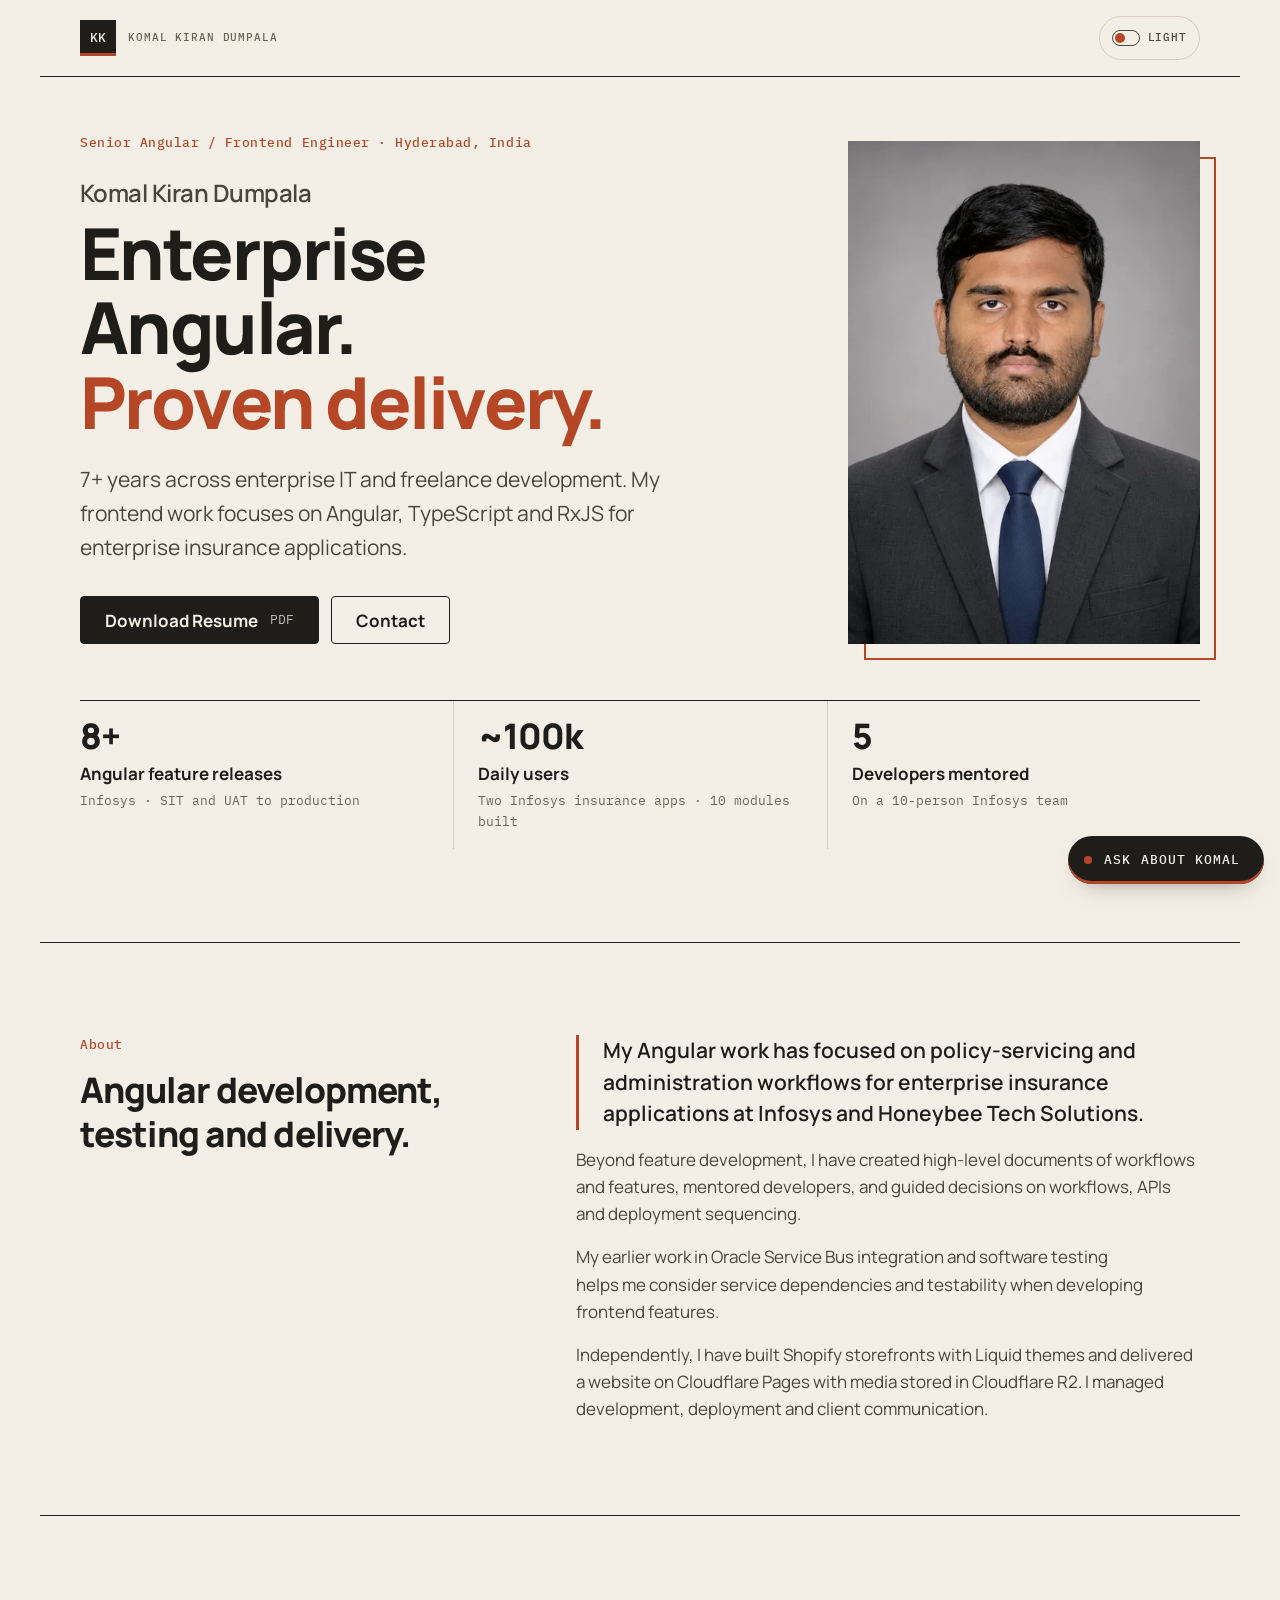
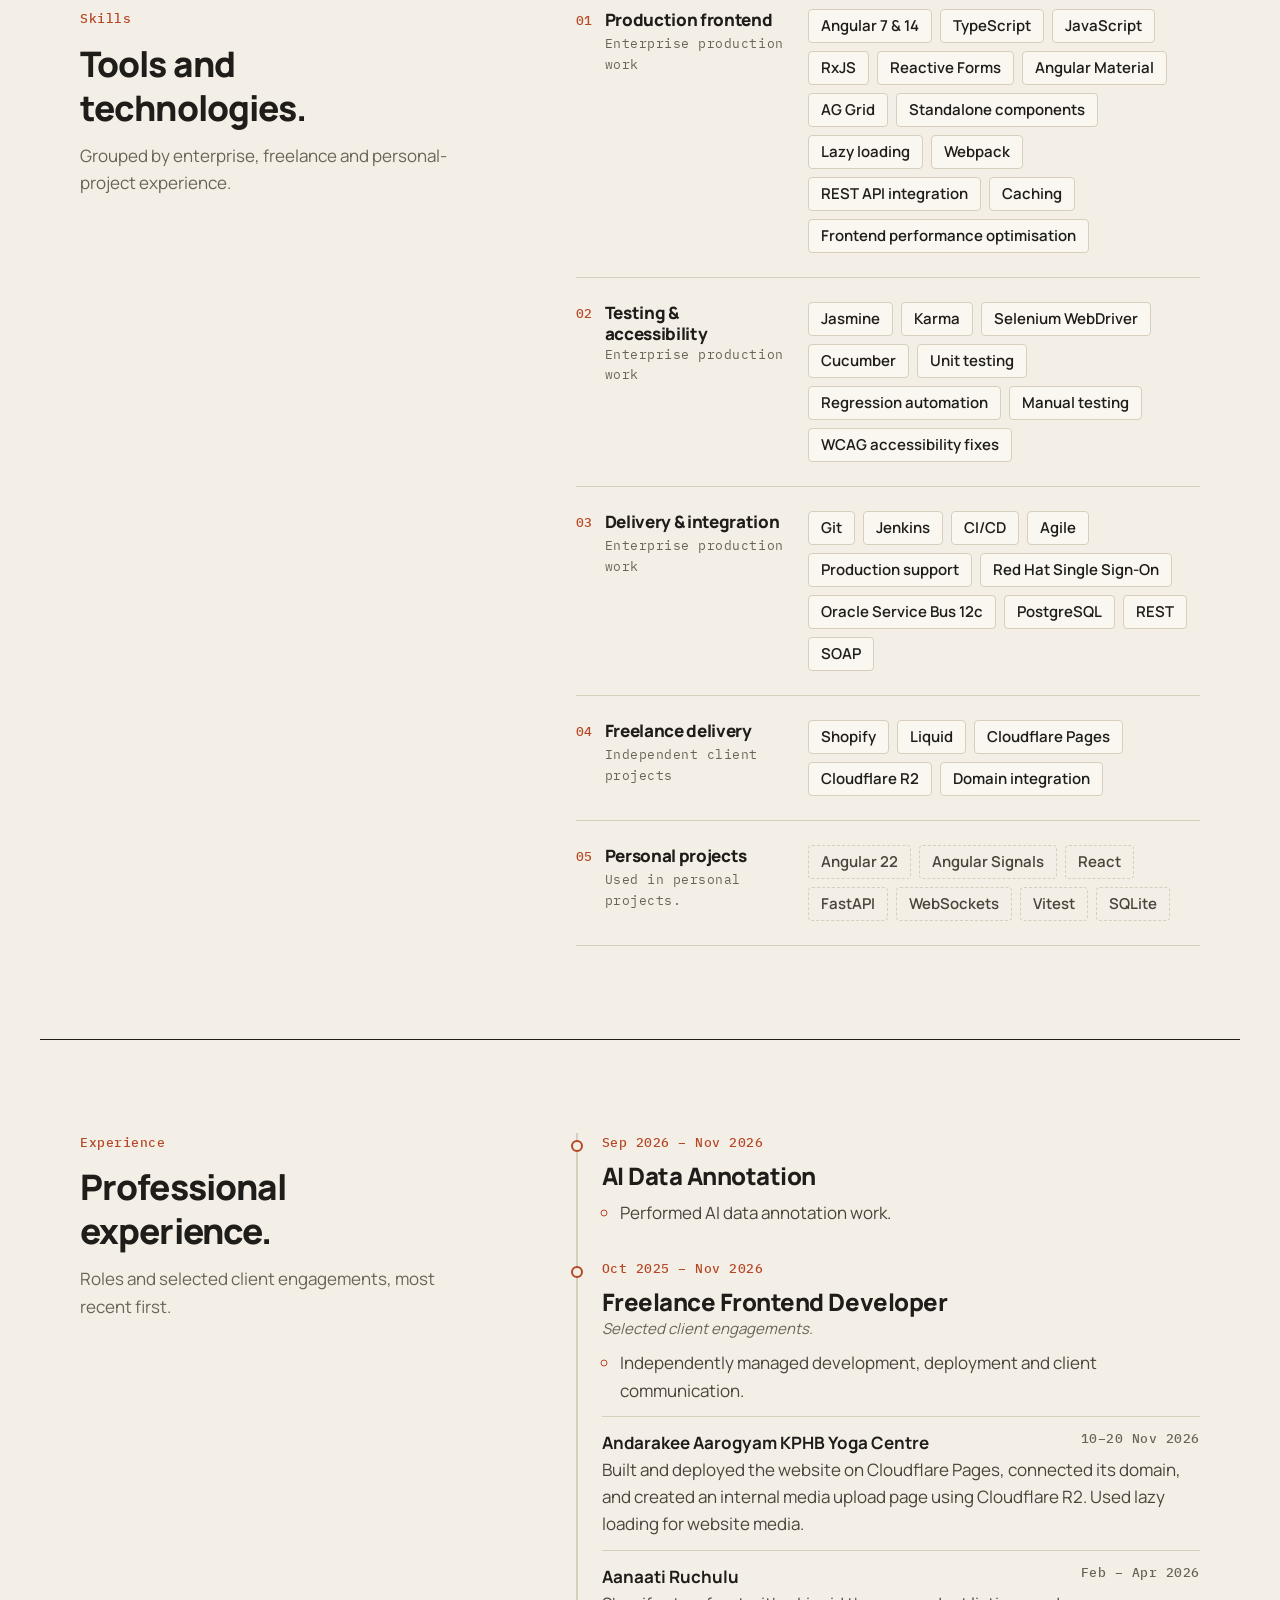
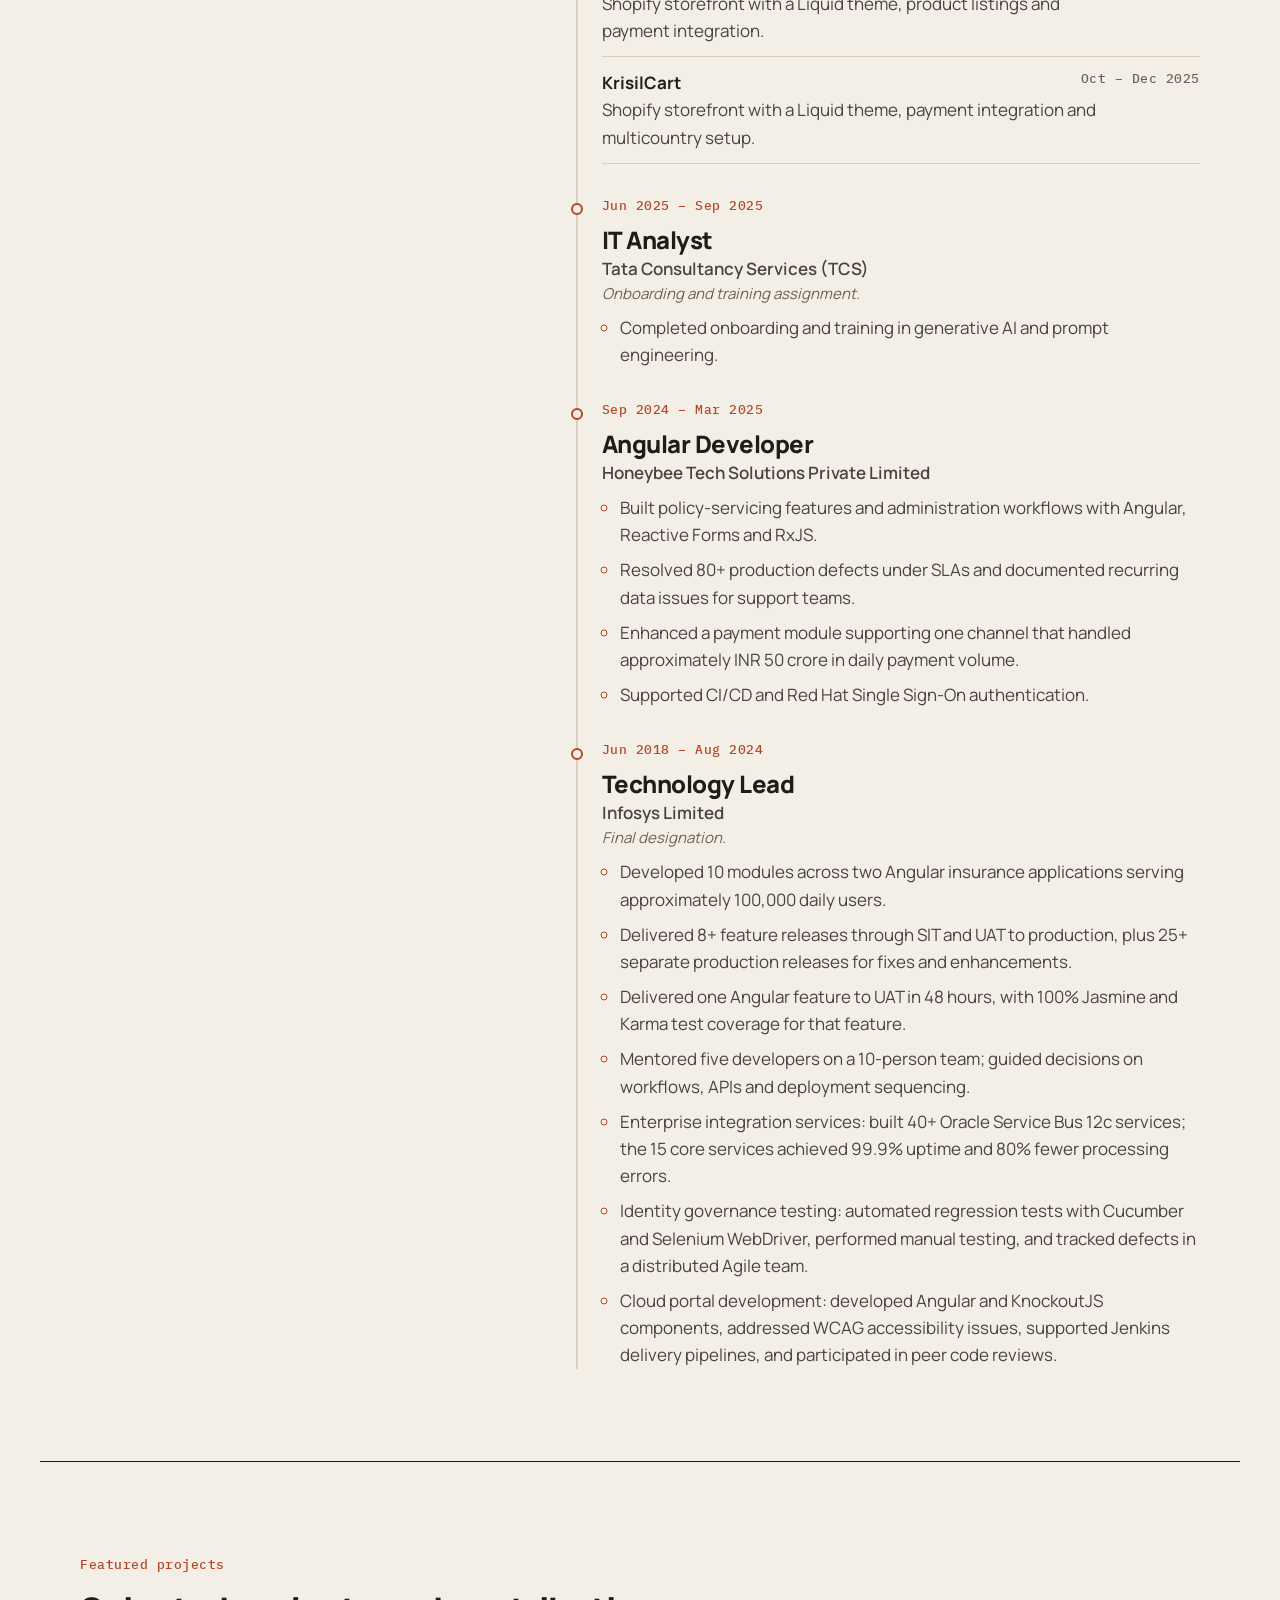
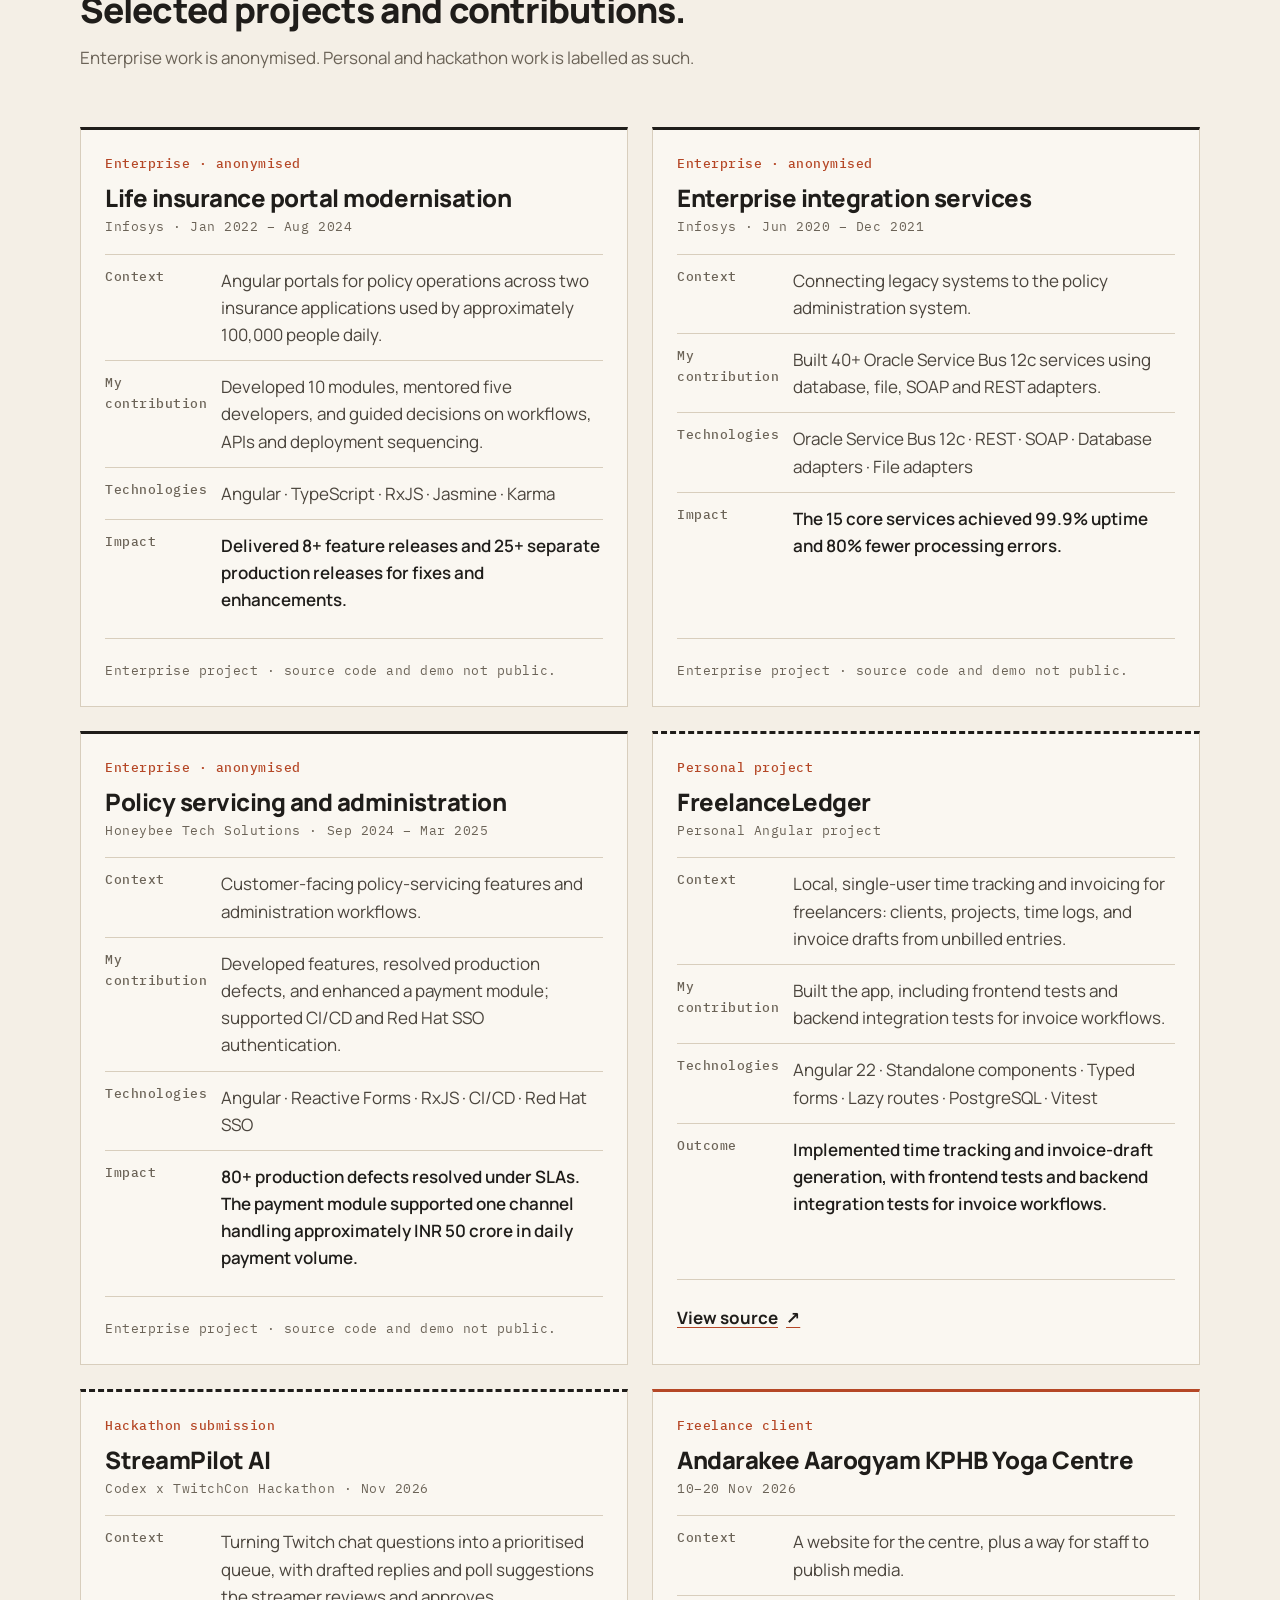
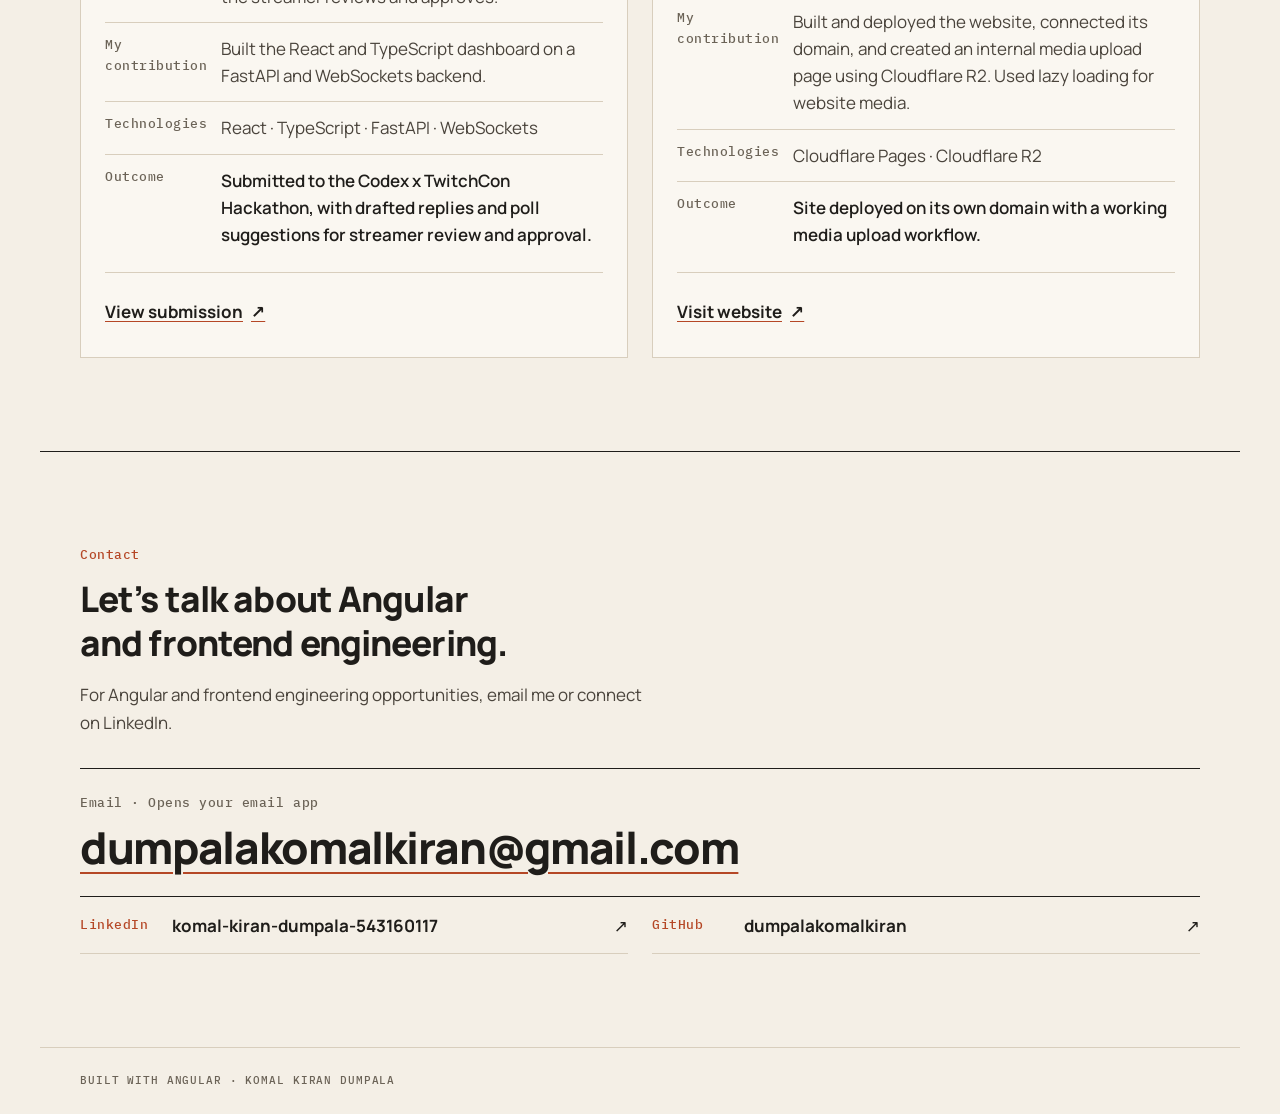
==== commit e31e06f5: "Publish portfolio widget index.html" ====
--- a/index.html
+++ b/index.html
@@ -19,10 +19,10 @@
       } catch (e) {}
     })();
   </script>
-<style>:root{color-scheme:light;--c-paper:#f4efe6;--c-paper-raised:#faf7f1;--c-paper-sunk:#ebe4d7;--c-ink:#1f1d1a;--c-ink-soft:#4a443c;--c-ink-muted:#6b6357;--c-rule:#d8cebd;--c-rule-strong:#1f1d1a;--c-accent:#b54726;--c-accent-ink:#fbf6ee;--c-accent-wash:#f0dccf;--c-focus:#b54726;--c-selection:#f0d2c0;--font-sans:"Manrope Variable", "Manrope", ui-sans-serif, system-ui, -apple-system, "Segoe UI", sans-serif;--font-mono:"IBM Plex Mono", ui-monospace, "SFMono-Regular", Menlo, Consolas, monospace;--fs-mono-xs:.6875rem;--fs-mono-sm:.8125rem;--fs-body-sm:.9375rem;--fs-body:clamp(1rem, .96rem + .18vw, 1.0625rem);--fs-lead:clamp(1.125rem, 1.05rem + .35vw, 1.3125rem);--fs-h3:clamp(1.25rem, 1.15rem + .45vw, 1.5rem);--fs-h2:clamp(1.625rem, 1.4rem + 1vw, 2.25rem);--fs-h1:clamp(2.375rem, 1.6rem + 3.6vw, 4.75rem);--lh-tight:1.04;--lh-snug:1.25;--lh-body:1.6;--tracking-display:-.035em;--tracking-mono:.08em;--space-1:.25rem;--space-2:.5rem;--space-3:.75rem;--space-4:1rem;--space-5:1.5rem;--space-6:2rem;--space-7:clamp(2.5rem, 2rem + 2vw, 3.5rem);--space-8:clamp(3.5rem, 2.6rem + 4vw, 6rem);--measure:64ch;--page-max:75rem;--gutter:clamp(1.125rem, .6rem + 2.4vw, 2.5rem);--radius-sm:2px;--radius-md:4px;--border:1px solid var(--c-rule);--border-strong:1px solid var(--c-rule-strong);--ease:cubic-bezier(.2, .7, .2, 1);--dur-fast:.14s;--dur:.22s;--focus-ring:0 0 0 2px var(--c-paper), 0 0 0 4px var(--c-focus)}*,*:before,*:after{box-sizing:border-box}*{margin:0}html{-webkit-text-size-adjust:100%;text-size-adjust:100%;scroll-behavior:smooth;background:var(--c-paper)}body{min-height:100dvh;font-family:var(--font-sans);font-size:var(--fs-body);line-height:var(--lh-body);font-optical-sizing:auto;color:var(--c-ink);background:var(--c-paper);-webkit-font-smoothing:antialiased;-moz-osx-font-smoothing:grayscale;transition:background-color var(--dur) var(--ease),color var(--dur) var(--ease)}h1,h2,h3{font-weight:700;line-height:var(--lh-snug);letter-spacing:-.02em;text-wrap:balance}p{text-wrap:pretty;max-width:var(--measure)}img{display:block;max-width:100%;height:auto}button{font:inherit;color:inherit}button{cursor:pointer}a{color:inherit;text-decoration-color:var(--c-accent);text-decoration-thickness:1px;text-underline-offset:.2em;transition:color var(--dur-fast) var(--ease)}a:hover{color:var(--c-accent)}.skip-link{position:absolute;left:var(--space-4);top:var(--space-4);z-index:100;padding:var(--space-2) var(--space-4);font-family:var(--font-mono);font-size:var(--fs-mono-sm);background:var(--c-ink);color:var(--c-paper);text-decoration:none;transform:translateY(-200%);transition:transform var(--dur-fast) var(--ease)}.skip-link:focus-visible{transform:none;color:var(--c-paper)}.visually-hidden{position:absolute!important;width:1px;height:1px;padding:0;margin:-1px;overflow:hidden;clip:rect(0 0 0 0);white-space:nowrap;border:0}.mono-label{font-family:var(--font-mono);font-size:var(--fs-mono-xs);font-weight:500;letter-spacing:var(--tracking-mono);text-transform:uppercase;color:var(--c-ink-muted)}@media(prefers-reduced-motion:reduce){html{scroll-behavior:auto}*,*:before,*:after{animation-duration:.01ms!important;animation-iteration-count:1!important;transition-duration:.01ms!important}}</style><link rel="stylesheet" href="styles-5NDSOUCO.css" media="print" data-beasties-media="all"><noscript><link rel="stylesheet" href="styles-5NDSOUCO.css"></noscript><style ng-app-id="ng">[_nghost-ng-c2982220218]{display:flex;flex-direction:column;min-height:100dvh}.masthead[_ngcontent-ng-c2982220218], .foot[_ngcontent-ng-c2982220218]{width:100%;max-width:var(--page-max);margin-inline:auto;padding-inline:var(--gutter);display:flex;align-items:center;justify-content:space-between;gap:var(--space-4)}.masthead[_ngcontent-ng-c2982220218]{padding-block:var(--space-4);border-bottom:var(--border-strong)}.mark[_ngcontent-ng-c2982220218]{display:flex;align-items:center;gap:var(--space-3)}.kk[_ngcontent-ng-c2982220218]{display:grid;place-items:center;width:2.25rem;height:2.25rem;background:var(--c-ink);color:var(--c-paper);font-family:var(--font-mono);font-size:var(--fs-mono-sm);font-weight:500;box-shadow:inset 0 -3px 0 var(--c-accent)}main[_ngcontent-ng-c2982220218]{flex:1;outline:none}.foot[_ngcontent-ng-c2982220218]{padding-block:var(--space-5);border-top:var(--border)}</style><style ng-app-id="ng">.toggle[_ngcontent-ng-c4042922117]{display:inline-flex;align-items:center;gap:var(--space-2);min-height:44px;padding:0 var(--space-3);background:transparent;border:var(--border);border-radius:999px;font-family:var(--font-mono);font-size:var(--fs-mono-xs);font-weight:500;letter-spacing:var(--tracking-mono);text-transform:uppercase;color:var(--c-ink-soft);transition:border-color var(--dur-fast) var(--ease),color var(--dur-fast) var(--ease)}.toggle[_ngcontent-ng-c4042922117]:hover{border-color:var(--c-ink);color:var(--c-ink)}.track[_ngcontent-ng-c4042922117]{position:relative;width:28px;height:16px;border-radius:999px;border:1px solid currentColor}.thumb[_ngcontent-ng-c4042922117]{position:absolute;top:2px;left:2px;width:10px;height:10px;border-radius:50%;background:var(--c-accent);transition:transform var(--dur) var(--ease)}[aria-pressed=true][_ngcontent-ng-c4042922117]   .thumb[_ngcontent-ng-c4042922117]{transform:translate(12px)}.label[_ngcontent-ng-c4042922117]{min-width:4ch;text-align:left}</style><style ng-app-id="ng">[_nghost-ng-c3875494309]{display:block}.hero[_ngcontent-ng-c3875494309]{max-width:var(--page-max);margin-inline:auto;padding:var(--space-7) var(--gutter) var(--space-8);display:grid;gap:var(--space-6);grid-template-areas:"copy" "portrait" "evidence"}@media(min-width:900px){.hero[_ngcontent-ng-c3875494309]{grid-template-columns:1.55fr 1fr;grid-template-areas:"copy portrait" "evidence evidence";column-gap:var(--space-8);align-items:end}}.copy[_ngcontent-ng-c3875494309]{grid-area:copy}.role[_ngcontent-ng-c3875494309]{font-family:var(--font-mono);font-size:var(--fs-mono-sm);font-weight:500;letter-spacing:.04em;color:var(--c-accent)}h1[_ngcontent-ng-c3875494309]{margin-top:var(--space-5)}.name[_ngcontent-ng-c3875494309]{display:block;font-size:var(--fs-h3);font-weight:600;color:var(--c-ink-soft)}.claim[_ngcontent-ng-c3875494309]{display:block;margin-top:var(--space-2);font-size:var(--fs-h1);font-weight:800;line-height:var(--lh-tight);letter-spacing:var(--tracking-display)}.claim[_ngcontent-ng-c3875494309]   em[_ngcontent-ng-c3875494309]{font-style:normal;color:var(--c-accent)}.lede[_ngcontent-ng-c3875494309]{margin-top:var(--space-5);font-size:var(--fs-lead);color:var(--c-ink-soft);max-width:46ch}.actions[_ngcontent-ng-c3875494309]{display:flex;flex-wrap:wrap;gap:var(--space-3);margin-top:var(--space-6)}.btn[_ngcontent-ng-c3875494309]{display:inline-flex;align-items:center;gap:var(--space-3);min-height:48px;padding:0 var(--space-5);border:var(--border-strong);border-radius:var(--radius-md);font-weight:700;text-decoration:none;transition:background-color var(--dur-fast) var(--ease),color var(--dur-fast) var(--ease),transform var(--dur-fast) var(--ease)}.btn[_ngcontent-ng-c3875494309]:hover{background:var(--c-paper-sunk);color:var(--c-ink);transform:translateY(-1px)}.btn.primary[_ngcontent-ng-c3875494309]{background:var(--c-ink);color:var(--c-paper)}.btn.primary[_ngcontent-ng-c3875494309]:hover{background:var(--c-accent);border-color:var(--c-accent);color:var(--c-accent-ink)}.meta[_ngcontent-ng-c3875494309]{font-family:var(--font-mono);font-size:var(--fs-mono-sm);font-weight:400;opacity:.75}.portrait[_ngcontent-ng-c3875494309]{grid-area:portrait;position:relative;max-width:22rem;width:78%;justify-self:center}.portrait[_ngcontent-ng-c3875494309]:before{content:"";position:absolute;inset:var(--space-4) calc(var(--space-4) * -1) calc(var(--space-4) * -1) var(--space-4);border:2px solid var(--c-accent)}.portrait[_ngcontent-ng-c3875494309]   img[_ngcontent-ng-c3875494309]{position:relative;width:100%;aspect-ratio:716/1024;object-fit:cover;background:var(--c-paper-sunk);filter:saturate(.92)}@media(min-width:900px){.portrait[_ngcontent-ng-c3875494309]{width:100%;justify-self:end}}.evidence[_ngcontent-ng-c3875494309]{grid-area:evidence;display:grid;margin-top:var(--space-5);border-top:var(--border-strong)}@media(min-width:640px){.evidence[_ngcontent-ng-c3875494309]{grid-template-columns:repeat(3,1fr)}}.fact[_ngcontent-ng-c3875494309]{display:grid;grid-template-rows:auto auto 1fr;gap:var(--space-1);padding:var(--space-4) var(--space-4) var(--space-4) 0;border-bottom:var(--border)}.fact[_ngcontent-ng-c3875494309]   dt[_ngcontent-ng-c3875494309]{order:2;font-weight:700}.fact[_ngcontent-ng-c3875494309]   dd[_ngcontent-ng-c3875494309]{margin:0}.fact[_ngcontent-ng-c3875494309]   .value[_ngcontent-ng-c3875494309]{order:1;font-size:var(--fs-h2);font-weight:800;letter-spacing:-.03em;line-height:1.1}.fact[_ngcontent-ng-c3875494309]   .scope[_ngcontent-ng-c3875494309]{order:3;font-family:var(--font-mono);font-size:var(--fs-mono-sm);color:var(--c-ink-muted)}@media(min-width:640px){.fact[_ngcontent-ng-c3875494309]{border-bottom:0}.fact[_ngcontent-ng-c3875494309] + .fact[_ngcontent-ng-c3875494309]{border-left:var(--border);padding-left:var(--space-5)}}</style><style ng-app-id="ng">[_nghost-ng-c3463072577]{display:block}.about[_ngcontent-ng-c3463072577]{max-width:var(--page-max);margin-inline:auto;padding:var(--space-8) var(--gutter);display:grid;gap:var(--space-5);border-top:var(--border-strong);scroll-margin-top:var(--space-6)}@media(min-width:900px){.about[_ngcontent-ng-c3463072577]{grid-template-columns:1fr 1.55fr;column-gap:var(--space-8)}.head[_ngcontent-ng-c3463072577]{position:sticky;top:var(--space-6);align-self:start}}.label[_ngcontent-ng-c3463072577]{font-family:var(--font-mono);font-size:var(--fs-mono-sm);font-weight:500;letter-spacing:.04em;color:var(--c-accent)}h2[_ngcontent-ng-c3463072577]{margin-top:var(--space-3);font-size:var(--fs-h2);font-weight:800;letter-spacing:-.025em;max-width:16ch}.body[_ngcontent-ng-c3463072577]{display:grid;gap:var(--space-4);color:var(--c-ink-soft)}.lead[_ngcontent-ng-c3463072577]{padding-left:var(--space-5);border-left:3px solid var(--c-accent);font-size:var(--fs-lead);font-weight:600;line-height:1.5;color:var(--c-ink)}</style><style ng-app-id="ng">[_nghost-ng-c657701964]{display:block}.skills[_ngcontent-ng-c657701964]{max-width:var(--page-max);margin-inline:auto;padding:var(--space-8) var(--gutter);display:grid;gap:var(--space-6);border-top:var(--border-strong);scroll-margin-top:var(--space-6)}@media(min-width:900px){.skills[_ngcontent-ng-c657701964]{grid-template-columns:1fr 1.55fr;column-gap:var(--space-8)}.head[_ngcontent-ng-c657701964]{position:sticky;top:var(--space-6);align-self:start}}.label[_ngcontent-ng-c657701964], .context[_ngcontent-ng-c657701964], .index[_ngcontent-ng-c657701964]{font-family:var(--font-mono);font-size:var(--fs-mono-sm);font-weight:500;letter-spacing:.04em}.label[_ngcontent-ng-c657701964]{color:var(--c-accent)}h2[_ngcontent-ng-c657701964]{margin-top:var(--space-3);font-size:var(--fs-h2);font-weight:800;letter-spacing:-.025em;max-width:16ch}.note[_ngcontent-ng-c657701964]{margin-top:var(--space-3);color:var(--c-ink-muted)}.groups[_ngcontent-ng-c657701964]{display:grid}.group[_ngcontent-ng-c657701964]{display:grid;gap:var(--space-3);padding-block:var(--space-5);border-bottom:var(--border)}.group[_ngcontent-ng-c657701964]:first-child{padding-top:0}@media(min-width:640px){.group[_ngcontent-ng-c657701964]{grid-template-columns:13rem 1fr;column-gap:var(--space-5)}}.group-head[_ngcontent-ng-c657701964]{display:grid;grid-template-columns:auto 1fr;column-gap:var(--space-3);align-content:start}.group-head[_ngcontent-ng-c657701964]   .context[_ngcontent-ng-c657701964]{grid-column:2}.index[_ngcontent-ng-c657701964]{color:var(--c-accent);line-height:1.9}h3[_ngcontent-ng-c657701964]{font-size:var(--fs-body);font-weight:800}.context[_ngcontent-ng-c657701964]{color:var(--c-ink-muted);font-weight:400}.items[_ngcontent-ng-c657701964]{list-style:none;padding:0;display:flex;flex-wrap:wrap;gap:var(--space-2)}.items[_ngcontent-ng-c657701964]   li[_ngcontent-ng-c657701964]{padding:var(--space-1) var(--space-3);border:var(--border);border-radius:var(--radius-md);background:var(--c-paper-raised);font-size:var(--fs-body-sm);font-weight:600;color:var(--c-ink);overflow-wrap:anywhere}.personal[_ngcontent-ng-c657701964]   .items[_ngcontent-ng-c657701964]   li[_ngcontent-ng-c657701964]{background:transparent;border-style:dashed;color:var(--c-ink-soft)}</style><style ng-app-id="ng">[_nghost-ng-c2759676521]{display:block}.experience[_ngcontent-ng-c2759676521]{max-width:var(--page-max);margin-inline:auto;padding:var(--space-8) var(--gutter);display:grid;gap:var(--space-6);border-top:var(--border-strong);scroll-margin-top:var(--space-6)}@media(min-width:900px){.experience[_ngcontent-ng-c2759676521]{grid-template-columns:1fr 1.55fr;column-gap:var(--space-8)}.head[_ngcontent-ng-c2759676521]{position:sticky;top:var(--space-6);align-self:start}}.label[_ngcontent-ng-c2759676521], .dates[_ngcontent-ng-c2759676521], .e-head[_ngcontent-ng-c2759676521]   time[_ngcontent-ng-c2759676521]{font-family:var(--font-mono);font-size:var(--fs-mono-sm);font-weight:500;letter-spacing:.04em}.label[_ngcontent-ng-c2759676521]{color:var(--c-accent)}h2[_ngcontent-ng-c2759676521]{margin-top:var(--space-3);font-size:var(--fs-h2);font-weight:800;letter-spacing:-.025em}.note[_ngcontent-ng-c2759676521]{margin-top:var(--space-3);color:var(--c-ink-muted)}.timeline[_ngcontent-ng-c2759676521]{list-style:none;padding:0;border-left:2px solid var(--c-rule)}.role[_ngcontent-ng-c2759676521]{position:relative;display:grid;gap:var(--space-2);padding:0 0 var(--space-6) var(--space-5)}.role[_ngcontent-ng-c2759676521]:last-child{padding-bottom:0}.role[_ngcontent-ng-c2759676521]:before{content:"";position:absolute;left:-7px;top:.45em;width:12px;height:12px;border:2px solid var(--c-accent);border-radius:50%;background:var(--c-paper)}.dates[_ngcontent-ng-c2759676521]{color:var(--c-accent)}h3[_ngcontent-ng-c2759676521]{font-size:var(--fs-h3);font-weight:800}.org[_ngcontent-ng-c2759676521]{font-weight:600;color:var(--c-ink-soft)}.role-note[_ngcontent-ng-c2759676521]{font-size:var(--fs-body-sm);color:var(--c-ink-muted);font-style:italic}.points[_ngcontent-ng-c2759676521]{margin-top:var(--space-2);padding-left:1.1em;display:grid;gap:var(--space-2);color:var(--c-ink-soft)}.points[_ngcontent-ng-c2759676521]   li[_ngcontent-ng-c2759676521]::marker{color:var(--c-accent)}.engagements[_ngcontent-ng-c2759676521]{list-style:none;margin-top:var(--space-3);padding:0;border-top:var(--border)}.engagements[_ngcontent-ng-c2759676521]   li[_ngcontent-ng-c2759676521]{padding-block:var(--space-3);border-bottom:var(--border);color:var(--c-ink-soft)}.e-head[_ngcontent-ng-c2759676521]{display:flex;flex-wrap:wrap;justify-content:space-between;gap:var(--space-1) var(--space-3);color:var(--c-ink)}.e-head[_ngcontent-ng-c2759676521]   time[_ngcontent-ng-c2759676521]{color:var(--c-ink-muted)}</style><style ng-app-id="ng">[_nghost-ng-c2034459181]{display:block}.projects[_ngcontent-ng-c2034459181]{max-width:var(--page-max);margin-inline:auto;padding:var(--space-8) var(--gutter);border-top:var(--border-strong);scroll-margin-top:var(--space-6)}.label[_ngcontent-ng-c2034459181], .kind[_ngcontent-ng-c2034459181], .when[_ngcontent-ng-c2034459181], dt[_ngcontent-ng-c2034459181], .private[_ngcontent-ng-c2034459181]{font-family:var(--font-mono);font-size:var(--fs-mono-sm);font-weight:500;letter-spacing:.04em}.label[_ngcontent-ng-c2034459181]{color:var(--c-accent)}h2[_ngcontent-ng-c2034459181]{margin-top:var(--space-3);font-size:var(--fs-h2);font-weight:800;letter-spacing:-.025em}.note[_ngcontent-ng-c2034459181]{margin-top:var(--space-3);color:var(--c-ink-muted)}.grid[_ngcontent-ng-c2034459181]{display:grid;gap:var(--space-5);margin-top:var(--space-7)}@media(min-width:900px){.grid[_ngcontent-ng-c2034459181]{grid-template-columns:1fr 1fr}}.case[_ngcontent-ng-c2034459181]{display:flex;flex-direction:column;padding:var(--space-5);border:var(--border);border-top:3px solid var(--c-ink);background:var(--c-paper-raised);min-width:0}.case[data-kind="Personal project"][_ngcontent-ng-c2034459181], .case[data-kind="Hackathon submission"][_ngcontent-ng-c2034459181]{border-top-style:dashed}.case[data-kind="Freelance client"][_ngcontent-ng-c2034459181]{border-top-color:var(--c-accent)}.kind[_ngcontent-ng-c2034459181]{color:var(--c-accent)}h3[_ngcontent-ng-c2034459181]{margin-top:var(--space-2);font-size:var(--fs-h3);font-weight:800}.when[_ngcontent-ng-c2034459181]{margin-top:var(--space-1);color:var(--c-ink-muted);font-weight:400}.fields[_ngcontent-ng-c2034459181]{flex:1;margin-top:var(--space-4)}.fields[_ngcontent-ng-c2034459181] > div[_ngcontent-ng-c2034459181]{display:grid;gap:var(--space-1);padding-block:var(--space-3);border-top:var(--border)}@media(min-width:640px){.fields[_ngcontent-ng-c2034459181] > div[_ngcontent-ng-c2034459181]{grid-template-columns:6.5rem 1fr;gap:var(--space-3)}}.fields[_ngcontent-ng-c2034459181]   dt[_ngcontent-ng-c2034459181]{color:var(--c-ink-muted)}.fields[_ngcontent-ng-c2034459181]   dd[_ngcontent-ng-c2034459181]{margin:0;color:var(--c-ink-soft);overflow-wrap:anywhere}.fields[_ngcontent-ng-c2034459181]   .result[_ngcontent-ng-c2034459181]   dd[_ngcontent-ng-c2034459181]{color:var(--c-ink);font-weight:600}.foot[_ngcontent-ng-c2034459181]{margin-top:var(--space-3);padding-top:var(--space-4);border-top:var(--border)}.link[_ngcontent-ng-c2034459181]{display:inline-flex;align-items:center;gap:var(--space-2);min-height:44px;font-weight:700;text-decoration:underline;text-decoration-color:var(--c-accent)}.link[_ngcontent-ng-c2034459181]   .arrow[_ngcontent-ng-c2034459181]{transition:transform var(--dur-fast) var(--ease)}.link[_ngcontent-ng-c2034459181]:hover   .arrow[_ngcontent-ng-c2034459181]{transform:translate(2px,-2px)}.private[_ngcontent-ng-c2034459181]{color:var(--c-ink-muted);font-weight:400}</style><style ng-app-id="ng">[_nghost-ng-c2702553413]{display:block}.contact[_ngcontent-ng-c2702553413]{max-width:var(--page-max);margin-inline:auto;padding:var(--space-8) var(--gutter);border-top:var(--border-strong);scroll-margin-top:var(--space-6)}.label[_ngcontent-ng-c2702553413], .email-label[_ngcontent-ng-c2702553413], .p-label[_ngcontent-ng-c2702553413]{font-family:var(--font-mono);font-size:var(--fs-mono-sm);font-weight:500;letter-spacing:.04em}.label[_ngcontent-ng-c2702553413]{color:var(--c-accent)}h2[_ngcontent-ng-c2702553413]{margin-top:var(--space-3);font-size:var(--fs-h2);font-weight:800;letter-spacing:-.025em;max-width:22ch}.intro[_ngcontent-ng-c2702553413]{margin-top:var(--space-4);color:var(--c-ink-soft)}.email[_ngcontent-ng-c2702553413]{display:grid;gap:var(--space-2);margin-top:var(--space-6);padding:var(--space-5) 0;border-block:var(--border-strong);text-decoration:none}.email[_ngcontent-ng-c2702553413]   .email-label[_ngcontent-ng-c2702553413]{color:var(--c-ink-muted)}.email[_ngcontent-ng-c2702553413]   .address[_ngcontent-ng-c2702553413]{font-size:clamp(1.25rem,.8rem + 2.6vw,2.75rem);font-weight:800;letter-spacing:-.03em;line-height:1.15;overflow-wrap:anywhere;text-decoration:underline;text-decoration-color:var(--c-accent);text-decoration-thickness:2px;text-underline-offset:.18em;transition:color var(--dur-fast) var(--ease)}.email[_ngcontent-ng-c2702553413]:hover   .address[_ngcontent-ng-c2702553413]{color:var(--c-accent)}.profiles[_ngcontent-ng-c2702553413]{list-style:none;padding:0;display:grid}@media(min-width:640px){.profiles[_ngcontent-ng-c2702553413]{grid-template-columns:1fr 1fr;column-gap:var(--space-5)}}.profiles[_ngcontent-ng-c2702553413]   li[_ngcontent-ng-c2702553413]{border-bottom:var(--border)}.profiles[_ngcontent-ng-c2702553413]   a[_ngcontent-ng-c2702553413]{display:flex;flex-wrap:wrap;align-items:center;gap:var(--space-1) var(--space-3);min-height:56px;padding-block:var(--space-3);text-decoration:none}.profiles[_ngcontent-ng-c2702553413]   .p-label[_ngcontent-ng-c2702553413]{color:var(--c-accent);min-width:5rem}.profiles[_ngcontent-ng-c2702553413]   .p-handle[_ngcontent-ng-c2702553413]{flex:1;font-weight:700;overflow-wrap:anywhere}.profiles[_ngcontent-ng-c2702553413]   .arrow[_ngcontent-ng-c2702553413]{transition:transform var(--dur-fast) var(--ease)}.profiles[_ngcontent-ng-c2702553413]   a[_ngcontent-ng-c2702553413]:hover   .arrow[_ngcontent-ng-c2702553413]{transform:translate(2px,-2px)}</style></head>
+<style>:root{color-scheme:light;--c-paper:#f4efe6;--c-paper-raised:#faf7f1;--c-paper-sunk:#ebe4d7;--c-ink:#1f1d1a;--c-ink-soft:#4a443c;--c-ink-muted:#6b6357;--c-rule:#d8cebd;--c-rule-strong:#1f1d1a;--c-accent:#b54726;--c-accent-ink:#fbf6ee;--c-accent-wash:#f0dccf;--c-focus:#b54726;--c-selection:#f0d2c0;--font-sans:"Manrope Variable", "Manrope", ui-sans-serif, system-ui, -apple-system, "Segoe UI", sans-serif;--font-mono:"IBM Plex Mono", ui-monospace, "SFMono-Regular", Menlo, Consolas, monospace;--fs-mono-xs:.6875rem;--fs-mono-sm:.8125rem;--fs-body-sm:.9375rem;--fs-body:clamp(1rem, .96rem + .18vw, 1.0625rem);--fs-lead:clamp(1.125rem, 1.05rem + .35vw, 1.3125rem);--fs-h3:clamp(1.25rem, 1.15rem + .45vw, 1.5rem);--fs-h2:clamp(1.625rem, 1.4rem + 1vw, 2.25rem);--fs-h1:clamp(2.375rem, 1.6rem + 3.6vw, 4.75rem);--lh-tight:1.04;--lh-snug:1.25;--lh-body:1.6;--tracking-display:-.035em;--tracking-mono:.08em;--space-1:.25rem;--space-2:.5rem;--space-3:.75rem;--space-4:1rem;--space-5:1.5rem;--space-6:2rem;--space-7:clamp(2.5rem, 2rem + 2vw, 3.5rem);--space-8:clamp(3.5rem, 2.6rem + 4vw, 6rem);--measure:64ch;--page-max:75rem;--gutter:clamp(1.125rem, .6rem + 2.4vw, 2.5rem);--radius-sm:2px;--radius-md:4px;--border:1px solid var(--c-rule);--border-strong:1px solid var(--c-rule-strong);--ease:cubic-bezier(.2, .7, .2, 1);--dur-fast:.14s;--dur:.22s;--focus-ring:0 0 0 2px var(--c-paper), 0 0 0 4px var(--c-focus)}*,*:before,*:after{box-sizing:border-box}*{margin:0}html{-webkit-text-size-adjust:100%;text-size-adjust:100%;scroll-behavior:smooth;background:var(--c-paper)}body{min-height:100dvh;font-family:var(--font-sans);font-size:var(--fs-body);line-height:var(--lh-body);font-optical-sizing:auto;color:var(--c-ink);background:var(--c-paper);-webkit-font-smoothing:antialiased;-moz-osx-font-smoothing:grayscale;transition:background-color var(--dur) var(--ease),color var(--dur) var(--ease)}h1,h2,h3{font-weight:700;line-height:var(--lh-snug);letter-spacing:-.02em;text-wrap:balance}p{text-wrap:pretty;max-width:var(--measure)}img{display:block;max-width:100%;height:auto}button{font:inherit;color:inherit}button{cursor:pointer}a{color:inherit;text-decoration-color:var(--c-accent);text-decoration-thickness:1px;text-underline-offset:.2em;transition:color var(--dur-fast) var(--ease)}a:hover{color:var(--c-accent)}.skip-link{position:absolute;left:var(--space-4);top:var(--space-4);z-index:100;padding:var(--space-2) var(--space-4);font-family:var(--font-mono);font-size:var(--fs-mono-sm);background:var(--c-ink);color:var(--c-paper);text-decoration:none;transform:translateY(-200%);transition:transform var(--dur-fast) var(--ease)}.skip-link:focus-visible{transform:none;color:var(--c-paper)}.visually-hidden{position:absolute!important;width:1px;height:1px;padding:0;margin:-1px;overflow:hidden;clip:rect(0 0 0 0);white-space:nowrap;border:0}.mono-label{font-family:var(--font-mono);font-size:var(--fs-mono-xs);font-weight:500;letter-spacing:var(--tracking-mono);text-transform:uppercase;color:var(--c-ink-muted)}@media(prefers-reduced-motion:reduce){html{scroll-behavior:auto}*,*:before,*:after{animation-duration:.01ms!important;animation-iteration-count:1!important;transition-duration:.01ms!important}}</style><link rel="stylesheet" href="styles-5NDSOUCO.css" media="print" data-beasties-media="all"><noscript><link rel="stylesheet" href="styles-5NDSOUCO.css"></noscript><style ng-app-id="ng">[_nghost-ng-c2713043432]{display:flex;flex-direction:column;min-height:100dvh}.masthead[_ngcontent-ng-c2713043432], .foot[_ngcontent-ng-c2713043432]{width:100%;max-width:var(--page-max);margin-inline:auto;padding-inline:var(--gutter);display:flex;align-items:center;justify-content:space-between;gap:var(--space-4)}.masthead[_ngcontent-ng-c2713043432]{padding-block:var(--space-4);border-bottom:var(--border-strong)}.mark[_ngcontent-ng-c2713043432]{display:flex;align-items:center;gap:var(--space-3)}.kk[_ngcontent-ng-c2713043432]{display:grid;place-items:center;width:2.25rem;height:2.25rem;background:var(--c-ink);color:var(--c-paper);font-family:var(--font-mono);font-size:var(--fs-mono-sm);font-weight:500;box-shadow:inset 0 -3px 0 var(--c-accent)}main[_ngcontent-ng-c2713043432]{flex:1;outline:none}.foot[_ngcontent-ng-c2713043432]{padding-block:var(--space-5);border-top:var(--border)}</style><style ng-app-id="ng">.toggle[_ngcontent-ng-c4042922117]{display:inline-flex;align-items:center;gap:var(--space-2);min-height:44px;padding:0 var(--space-3);background:transparent;border:var(--border);border-radius:999px;font-family:var(--font-mono);font-size:var(--fs-mono-xs);font-weight:500;letter-spacing:var(--tracking-mono);text-transform:uppercase;color:var(--c-ink-soft);transition:border-color var(--dur-fast) var(--ease),color var(--dur-fast) var(--ease)}.toggle[_ngcontent-ng-c4042922117]:hover{border-color:var(--c-ink);color:var(--c-ink)}.track[_ngcontent-ng-c4042922117]{position:relative;width:28px;height:16px;border-radius:999px;border:1px solid currentColor}.thumb[_ngcontent-ng-c4042922117]{position:absolute;top:2px;left:2px;width:10px;height:10px;border-radius:50%;background:var(--c-accent);transition:transform var(--dur) var(--ease)}[aria-pressed=true][_ngcontent-ng-c4042922117]   .thumb[_ngcontent-ng-c4042922117]{transform:translate(12px)}.label[_ngcontent-ng-c4042922117]{min-width:4ch;text-align:left}</style><style ng-app-id="ng">[_nghost-ng-c3875494309]{display:block}.hero[_ngcontent-ng-c3875494309]{max-width:var(--page-max);margin-inline:auto;padding:var(--space-7) var(--gutter) var(--space-8);display:grid;gap:var(--space-6);grid-template-areas:"copy" "portrait" "evidence"}@media(min-width:900px){.hero[_ngcontent-ng-c3875494309]{grid-template-columns:1.55fr 1fr;grid-template-areas:"copy portrait" "evidence evidence";column-gap:var(--space-8);align-items:end}}.copy[_ngcontent-ng-c3875494309]{grid-area:copy}.role[_ngcontent-ng-c3875494309]{font-family:var(--font-mono);font-size:var(--fs-mono-sm);font-weight:500;letter-spacing:.04em;color:var(--c-accent)}h1[_ngcontent-ng-c3875494309]{margin-top:var(--space-5)}.name[_ngcontent-ng-c3875494309]{display:block;font-size:var(--fs-h3);font-weight:600;color:var(--c-ink-soft)}.claim[_ngcontent-ng-c3875494309]{display:block;margin-top:var(--space-2);font-size:var(--fs-h1);font-weight:800;line-height:var(--lh-tight);letter-spacing:var(--tracking-display)}.claim[_ngcontent-ng-c3875494309]   em[_ngcontent-ng-c3875494309]{font-style:normal;color:var(--c-accent)}.lede[_ngcontent-ng-c3875494309]{margin-top:var(--space-5);font-size:var(--fs-lead);color:var(--c-ink-soft);max-width:46ch}.actions[_ngcontent-ng-c3875494309]{display:flex;flex-wrap:wrap;gap:var(--space-3);margin-top:var(--space-6)}.btn[_ngcontent-ng-c3875494309]{display:inline-flex;align-items:center;gap:var(--space-3);min-height:48px;padding:0 var(--space-5);border:var(--border-strong);border-radius:var(--radius-md);font-weight:700;text-decoration:none;transition:background-color var(--dur-fast) var(--ease),color var(--dur-fast) var(--ease),transform var(--dur-fast) var(--ease)}.btn[_ngcontent-ng-c3875494309]:hover{background:var(--c-paper-sunk);color:var(--c-ink);transform:translateY(-1px)}.btn.primary[_ngcontent-ng-c3875494309]{background:var(--c-ink);color:var(--c-paper)}.btn.primary[_ngcontent-ng-c3875494309]:hover{background:var(--c-accent);border-color:var(--c-accent);color:var(--c-accent-ink)}.meta[_ngcontent-ng-c3875494309]{font-family:var(--font-mono);font-size:var(--fs-mono-sm);font-weight:400;opacity:.75}.portrait[_ngcontent-ng-c3875494309]{grid-area:portrait;position:relative;max-width:22rem;width:78%;justify-self:center}.portrait[_ngcontent-ng-c3875494309]:before{content:"";position:absolute;inset:var(--space-4) calc(var(--space-4) * -1) calc(var(--space-4) * -1) var(--space-4);border:2px solid var(--c-accent)}.portrait[_ngcontent-ng-c3875494309]   img[_ngcontent-ng-c3875494309]{position:relative;width:100%;aspect-ratio:716/1024;object-fit:cover;background:var(--c-paper-sunk);filter:saturate(.92)}@media(min-width:900px){.portrait[_ngcontent-ng-c3875494309]{width:100%;justify-self:end}}.evidence[_ngcontent-ng-c3875494309]{grid-area:evidence;display:grid;margin-top:var(--space-5);border-top:var(--border-strong)}@media(min-width:640px){.evidence[_ngcontent-ng-c3875494309]{grid-template-columns:repeat(3,1fr)}}.fact[_ngcontent-ng-c3875494309]{display:grid;grid-template-rows:auto auto 1fr;gap:var(--space-1);padding:var(--space-4) var(--space-4) var(--space-4) 0;border-bottom:var(--border)}.fact[_ngcontent-ng-c3875494309]   dt[_ngcontent-ng-c3875494309]{order:2;font-weight:700}.fact[_ngcontent-ng-c3875494309]   dd[_ngcontent-ng-c3875494309]{margin:0}.fact[_ngcontent-ng-c3875494309]   .value[_ngcontent-ng-c3875494309]{order:1;font-size:var(--fs-h2);font-weight:800;letter-spacing:-.03em;line-height:1.1}.fact[_ngcontent-ng-c3875494309]   .scope[_ngcontent-ng-c3875494309]{order:3;font-family:var(--font-mono);font-size:var(--fs-mono-sm);color:var(--c-ink-muted)}@media(min-width:640px){.fact[_ngcontent-ng-c3875494309]{border-bottom:0}.fact[_ngcontent-ng-c3875494309] + .fact[_ngcontent-ng-c3875494309]{border-left:var(--border);padding-left:var(--space-5)}}</style><style ng-app-id="ng">[_nghost-ng-c3463072577]{display:block}.about[_ngcontent-ng-c3463072577]{max-width:var(--page-max);margin-inline:auto;padding:var(--space-8) var(--gutter);display:grid;gap:var(--space-5);border-top:var(--border-strong);scroll-margin-top:var(--space-6)}@media(min-width:900px){.about[_ngcontent-ng-c3463072577]{grid-template-columns:1fr 1.55fr;column-gap:var(--space-8)}.head[_ngcontent-ng-c3463072577]{position:sticky;top:var(--space-6);align-self:start}}.label[_ngcontent-ng-c3463072577]{font-family:var(--font-mono);font-size:var(--fs-mono-sm);font-weight:500;letter-spacing:.04em;color:var(--c-accent)}h2[_ngcontent-ng-c3463072577]{margin-top:var(--space-3);font-size:var(--fs-h2);font-weight:800;letter-spacing:-.025em;max-width:16ch}.body[_ngcontent-ng-c3463072577]{display:grid;gap:var(--space-4);color:var(--c-ink-soft)}.lead[_ngcontent-ng-c3463072577]{padding-left:var(--space-5);border-left:3px solid var(--c-accent);font-size:var(--fs-lead);font-weight:600;line-height:1.5;color:var(--c-ink)}</style><style ng-app-id="ng">[_nghost-ng-c657701964]{display:block}.skills[_ngcontent-ng-c657701964]{max-width:var(--page-max);margin-inline:auto;padding:var(--space-8) var(--gutter);display:grid;gap:var(--space-6);border-top:var(--border-strong);scroll-margin-top:var(--space-6)}@media(min-width:900px){.skills[_ngcontent-ng-c657701964]{grid-template-columns:1fr 1.55fr;column-gap:var(--space-8)}.head[_ngcontent-ng-c657701964]{position:sticky;top:var(--space-6);align-self:start}}.label[_ngcontent-ng-c657701964], .context[_ngcontent-ng-c657701964], .index[_ngcontent-ng-c657701964]{font-family:var(--font-mono);font-size:var(--fs-mono-sm);font-weight:500;letter-spacing:.04em}.label[_ngcontent-ng-c657701964]{color:var(--c-accent)}h2[_ngcontent-ng-c657701964]{margin-top:var(--space-3);font-size:var(--fs-h2);font-weight:800;letter-spacing:-.025em;max-width:16ch}.note[_ngcontent-ng-c657701964]{margin-top:var(--space-3);color:var(--c-ink-muted)}.groups[_ngcontent-ng-c657701964]{display:grid}.group[_ngcontent-ng-c657701964]{display:grid;gap:var(--space-3);padding-block:var(--space-5);border-bottom:var(--border)}.group[_ngcontent-ng-c657701964]:first-child{padding-top:0}@media(min-width:640px){.group[_ngcontent-ng-c657701964]{grid-template-columns:13rem 1fr;column-gap:var(--space-5)}}.group-head[_ngcontent-ng-c657701964]{display:grid;grid-template-columns:auto 1fr;column-gap:var(--space-3);align-content:start}.group-head[_ngcontent-ng-c657701964]   .context[_ngcontent-ng-c657701964]{grid-column:2}.index[_ngcontent-ng-c657701964]{color:var(--c-accent);line-height:1.9}h3[_ngcontent-ng-c657701964]{font-size:var(--fs-body);font-weight:800}.context[_ngcontent-ng-c657701964]{color:var(--c-ink-muted);font-weight:400}.items[_ngcontent-ng-c657701964]{list-style:none;padding:0;display:flex;flex-wrap:wrap;gap:var(--space-2)}.items[_ngcontent-ng-c657701964]   li[_ngcontent-ng-c657701964]{padding:var(--space-1) var(--space-3);border:var(--border);border-radius:var(--radius-md);background:var(--c-paper-raised);font-size:var(--fs-body-sm);font-weight:600;color:var(--c-ink);overflow-wrap:anywhere}.personal[_ngcontent-ng-c657701964]   .items[_ngcontent-ng-c657701964]   li[_ngcontent-ng-c657701964]{background:transparent;border-style:dashed;color:var(--c-ink-soft)}</style><style ng-app-id="ng">[_nghost-ng-c2759676521]{display:block}.experience[_ngcontent-ng-c2759676521]{max-width:var(--page-max);margin-inline:auto;padding:var(--space-8) var(--gutter);display:grid;gap:var(--space-6);border-top:var(--border-strong);scroll-margin-top:var(--space-6)}@media(min-width:900px){.experience[_ngcontent-ng-c2759676521]{grid-template-columns:1fr 1.55fr;column-gap:var(--space-8)}.head[_ngcontent-ng-c2759676521]{position:sticky;top:var(--space-6);align-self:start}}.label[_ngcontent-ng-c2759676521], .dates[_ngcontent-ng-c2759676521], .e-head[_ngcontent-ng-c2759676521]   time[_ngcontent-ng-c2759676521]{font-family:var(--font-mono);font-size:var(--fs-mono-sm);font-weight:500;letter-spacing:.04em}.label[_ngcontent-ng-c2759676521]{color:var(--c-accent)}h2[_ngcontent-ng-c2759676521]{margin-top:var(--space-3);font-size:var(--fs-h2);font-weight:800;letter-spacing:-.025em}.note[_ngcontent-ng-c2759676521]{margin-top:var(--space-3);color:var(--c-ink-muted)}.timeline[_ngcontent-ng-c2759676521]{list-style:none;padding:0;border-left:2px solid var(--c-rule)}.role[_ngcontent-ng-c2759676521]{position:relative;display:grid;gap:var(--space-2);padding:0 0 var(--space-6) var(--space-5)}.role[_ngcontent-ng-c2759676521]:last-child{padding-bottom:0}.role[_ngcontent-ng-c2759676521]:before{content:"";position:absolute;left:-7px;top:.45em;width:12px;height:12px;border:2px solid var(--c-accent);border-radius:50%;background:var(--c-paper)}.dates[_ngcontent-ng-c2759676521]{color:var(--c-accent)}h3[_ngcontent-ng-c2759676521]{font-size:var(--fs-h3);font-weight:800}.org[_ngcontent-ng-c2759676521]{font-weight:600;color:var(--c-ink-soft)}.role-note[_ngcontent-ng-c2759676521]{font-size:var(--fs-body-sm);color:var(--c-ink-muted);font-style:italic}.points[_ngcontent-ng-c2759676521]{margin-top:var(--space-2);padding-left:1.1em;display:grid;gap:var(--space-2);color:var(--c-ink-soft)}.points[_ngcontent-ng-c2759676521]   li[_ngcontent-ng-c2759676521]::marker{color:var(--c-accent)}.engagements[_ngcontent-ng-c2759676521]{list-style:none;margin-top:var(--space-3);padding:0;border-top:var(--border)}.engagements[_ngcontent-ng-c2759676521]   li[_ngcontent-ng-c2759676521]{padding-block:var(--space-3);border-bottom:var(--border);color:var(--c-ink-soft)}.e-head[_ngcontent-ng-c2759676521]{display:flex;flex-wrap:wrap;justify-content:space-between;gap:var(--space-1) var(--space-3);color:var(--c-ink)}.e-head[_ngcontent-ng-c2759676521]   time[_ngcontent-ng-c2759676521]{color:var(--c-ink-muted)}</style><style ng-app-id="ng">[_nghost-ng-c2034459181]{display:block}.projects[_ngcontent-ng-c2034459181]{max-width:var(--page-max);margin-inline:auto;padding:var(--space-8) var(--gutter);border-top:var(--border-strong);scroll-margin-top:var(--space-6)}.label[_ngcontent-ng-c2034459181], .kind[_ngcontent-ng-c2034459181], .when[_ngcontent-ng-c2034459181], dt[_ngcontent-ng-c2034459181], .private[_ngcontent-ng-c2034459181]{font-family:var(--font-mono);font-size:var(--fs-mono-sm);font-weight:500;letter-spacing:.04em}.label[_ngcontent-ng-c2034459181]{color:var(--c-accent)}h2[_ngcontent-ng-c2034459181]{margin-top:var(--space-3);font-size:var(--fs-h2);font-weight:800;letter-spacing:-.025em}.note[_ngcontent-ng-c2034459181]{margin-top:var(--space-3);color:var(--c-ink-muted)}.grid[_ngcontent-ng-c2034459181]{display:grid;gap:var(--space-5);margin-top:var(--space-7)}@media(min-width:900px){.grid[_ngcontent-ng-c2034459181]{grid-template-columns:1fr 1fr}}.case[_ngcontent-ng-c2034459181]{display:flex;flex-direction:column;padding:var(--space-5);border:var(--border);border-top:3px solid var(--c-ink);background:var(--c-paper-raised);min-width:0}.case[data-kind="Personal project"][_ngcontent-ng-c2034459181], .case[data-kind="Hackathon submission"][_ngcontent-ng-c2034459181]{border-top-style:dashed}.case[data-kind="Freelance client"][_ngcontent-ng-c2034459181]{border-top-color:var(--c-accent)}.kind[_ngcontent-ng-c2034459181]{color:var(--c-accent)}h3[_ngcontent-ng-c2034459181]{margin-top:var(--space-2);font-size:var(--fs-h3);font-weight:800}.when[_ngcontent-ng-c2034459181]{margin-top:var(--space-1);color:var(--c-ink-muted);font-weight:400}.fields[_ngcontent-ng-c2034459181]{flex:1;margin-top:var(--space-4)}.fields[_ngcontent-ng-c2034459181] > div[_ngcontent-ng-c2034459181]{display:grid;gap:var(--space-1);padding-block:var(--space-3);border-top:var(--border)}@media(min-width:640px){.fields[_ngcontent-ng-c2034459181] > div[_ngcontent-ng-c2034459181]{grid-template-columns:6.5rem 1fr;gap:var(--space-3)}}.fields[_ngcontent-ng-c2034459181]   dt[_ngcontent-ng-c2034459181]{color:var(--c-ink-muted)}.fields[_ngcontent-ng-c2034459181]   dd[_ngcontent-ng-c2034459181]{margin:0;color:var(--c-ink-soft);overflow-wrap:anywhere}.fields[_ngcontent-ng-c2034459181]   .result[_ngcontent-ng-c2034459181]   dd[_ngcontent-ng-c2034459181]{color:var(--c-ink);font-weight:600}.foot[_ngcontent-ng-c2034459181]{margin-top:var(--space-3);padding-top:var(--space-4);border-top:var(--border)}.link[_ngcontent-ng-c2034459181]{display:inline-flex;align-items:center;gap:var(--space-2);min-height:44px;font-weight:700;text-decoration:underline;text-decoration-color:var(--c-accent)}.link[_ngcontent-ng-c2034459181]   .arrow[_ngcontent-ng-c2034459181]{transition:transform var(--dur-fast) var(--ease)}.link[_ngcontent-ng-c2034459181]:hover   .arrow[_ngcontent-ng-c2034459181]{transform:translate(2px,-2px)}.private[_ngcontent-ng-c2034459181]{color:var(--c-ink-muted);font-weight:400}</style><style ng-app-id="ng">[_nghost-ng-c2702553413]{display:block}.contact[_ngcontent-ng-c2702553413]{max-width:var(--page-max);margin-inline:auto;padding:var(--space-8) var(--gutter);border-top:var(--border-strong);scroll-margin-top:var(--space-6)}.label[_ngcontent-ng-c2702553413], .email-label[_ngcontent-ng-c2702553413], .p-label[_ngcontent-ng-c2702553413]{font-family:var(--font-mono);font-size:var(--fs-mono-sm);font-weight:500;letter-spacing:.04em}.label[_ngcontent-ng-c2702553413]{color:var(--c-accent)}h2[_ngcontent-ng-c2702553413]{margin-top:var(--space-3);font-size:var(--fs-h2);font-weight:800;letter-spacing:-.025em;max-width:22ch}.intro[_ngcontent-ng-c2702553413]{margin-top:var(--space-4);color:var(--c-ink-soft)}.email[_ngcontent-ng-c2702553413]{display:grid;gap:var(--space-2);margin-top:var(--space-6);padding:var(--space-5) 0;border-block:var(--border-strong);text-decoration:none}.email[_ngcontent-ng-c2702553413]   .email-label[_ngcontent-ng-c2702553413]{color:var(--c-ink-muted)}.email[_ngcontent-ng-c2702553413]   .address[_ngcontent-ng-c2702553413]{font-size:clamp(1.25rem,.8rem + 2.6vw,2.75rem);font-weight:800;letter-spacing:-.03em;line-height:1.15;overflow-wrap:anywhere;text-decoration:underline;text-decoration-color:var(--c-accent);text-decoration-thickness:2px;text-underline-offset:.18em;transition:color var(--dur-fast) var(--ease)}.email[_ngcontent-ng-c2702553413]:hover   .address[_ngcontent-ng-c2702553413]{color:var(--c-accent)}.profiles[_ngcontent-ng-c2702553413]{list-style:none;padding:0;display:grid}@media(min-width:640px){.profiles[_ngcontent-ng-c2702553413]{grid-template-columns:1fr 1fr;column-gap:var(--space-5)}}.profiles[_ngcontent-ng-c2702553413]   li[_ngcontent-ng-c2702553413]{border-bottom:var(--border)}.profiles[_ngcontent-ng-c2702553413]   a[_ngcontent-ng-c2702553413]{display:flex;flex-wrap:wrap;align-items:center;gap:var(--space-1) var(--space-3);min-height:56px;padding-block:var(--space-3);text-decoration:none}.profiles[_ngcontent-ng-c2702553413]   .p-label[_ngcontent-ng-c2702553413]{color:var(--c-accent);min-width:5rem}.profiles[_ngcontent-ng-c2702553413]   .p-handle[_ngcontent-ng-c2702553413]{flex:1;font-weight:700;overflow-wrap:anywhere}.profiles[_ngcontent-ng-c2702553413]   .arrow[_ngcontent-ng-c2702553413]{transition:transform var(--dur-fast) var(--ease)}.profiles[_ngcontent-ng-c2702553413]   a[_ngcontent-ng-c2702553413]:hover   .arrow[_ngcontent-ng-c2702553413]{transform:translate(2px,-2px)}</style></head>
 <body><!--nghm--><script type="text/javascript" id="ng-event-dispatch-contract">(()=>{function p(t,n,r,o,e,i,f,m){return{eventType:t,event:n,targetElement:r,eic:o,timeStamp:e,eia:i,eirp:f,eiack:m}}function u(t){let n=[],r=e=>{n.push(e)};return{c:t,q:n,et:[],etc:[],d:r,h:e=>{r(p(e.type,e,e.target,t,Date.now()))}}}function s(t,n,r){for(let o=0;o<n.length;o++){let e=n[o];(r?t.etc:t.et).push(e),t.c.addEventListener(e,t.h,r)}}function c(t,n,r,o,e=window){let i=u(t);e._ejsas||(e._ejsas={}),e._ejsas[n]=i,s(i,r),s(i,o,!0)}window.__jsaction_bootstrap=c;})();
 </script><script>window.__jsaction_bootstrap(document.body,"ng",["click"],[]);</script>
-  <kk-root ng-version="22.3.0" _nghost-ng-c2982220218="" ngh="6" ng-server-context="ssg"><a _ngcontent-ng-c2982220218="" href="#main" class="skip-link">Skip to content</a><header _ngcontent-ng-c2982220218="" class="masthead"><p _ngcontent-ng-c2982220218="" class="mark"><span _ngcontent-ng-c2982220218="" aria-hidden="true" class="kk">KK</span><span _ngcontent-ng-c2982220218="" class="mono-label">Komal Kiran Dumpala</span></p><kk-theme-toggle _ngcontent-ng-c2982220218="" _nghost-ng-c4042922117="" ngh="0"><button _ngcontent-ng-c4042922117="" type="button" class="toggle" aria-pressed="false" jsaction="click:;"><span _ngcontent-ng-c4042922117="" class="visually-hidden">Dark theme</span><span _ngcontent-ng-c4042922117="" aria-hidden="true" class="track"><span _ngcontent-ng-c4042922117="" class="thumb"></span></span><span _ngcontent-ng-c4042922117="" aria-hidden="true" class="label">Light</span></button></kk-theme-toggle></header><main _ngcontent-ng-c2982220218="" id="main" tabindex="-1"><router-outlet _ngcontent-ng-c2982220218=""></router-outlet><kk-home ngh="0"><kk-hero _nghost-ng-c3875494309="" ngh="1"><section _ngcontent-ng-c3875494309="" aria-labelledby="hero-title" class="hero"><div _ngcontent-ng-c3875494309="" class="copy"><p _ngcontent-ng-c3875494309="" class="role">Senior Angular / Frontend Engineer · Hyderabad, India</p><h1 _ngcontent-ng-c3875494309="" id="hero-title"><span _ngcontent-ng-c3875494309="" class="name">Komal Kiran Dumpala</span><span _ngcontent-ng-c3875494309="" class="claim">Enterprise Angular. <em _ngcontent-ng-c3875494309="">Proven delivery.</em></span></h1><p _ngcontent-ng-c3875494309="" class="lede"> 7+ years across enterprise IT and freelance development. My frontend work focuses on Angular, TypeScript and RxJS for enterprise insurance applications. </p><div _ngcontent-ng-c3875494309="" class="actions"><a _ngcontent-ng-c3875494309="" href="assets/resume.pdf" download="Komal-Kiran-Dumpala-Resume.pdf" class="btn primary"> Download Resume <span _ngcontent-ng-c3875494309="" class="meta">PDF</span></a><a _ngcontent-ng-c3875494309="" href="#contact" class="btn">Contact</a></div></div><figure _ngcontent-ng-c3875494309="" class="portrait"><img _ngcontent-ng-c3875494309="" src="assets/profile-800.webp" srcset="assets/profile-480.webp 480w, assets/profile-800.webp 800w" sizes="(min-width: 900px) 30vw, 70vw" width="800" height="1144" alt="Portrait of Komal Kiran Dumpala" fetchpriority="high" loading="eager" decoding="async"></figure><dl _ngcontent-ng-c3875494309="" class="evidence"><div _ngcontent-ng-c3875494309="" class="fact"><dt _ngcontent-ng-c3875494309="">Angular feature releases</dt><dd _ngcontent-ng-c3875494309="" class="value">8+</dd><dd _ngcontent-ng-c3875494309="" class="scope">Infosys · SIT and UAT to production</dd></div><div _ngcontent-ng-c3875494309="" class="fact"><dt _ngcontent-ng-c3875494309="">Daily users</dt><dd _ngcontent-ng-c3875494309="" class="value">~100k</dd><dd _ngcontent-ng-c3875494309="" class="scope">Two Infosys insurance apps · 10 modules built</dd></div><div _ngcontent-ng-c3875494309="" class="fact"><dt _ngcontent-ng-c3875494309="">Developers mentored</dt><dd _ngcontent-ng-c3875494309="" class="value">5</dd><dd _ngcontent-ng-c3875494309="" class="scope">On a 10-person Infosys team</dd></div><!----></dl></section></kk-hero><kk-about _nghost-ng-c3463072577="" ngh="0"><section _ngcontent-ng-c3463072577="" id="about" aria-labelledby="about-title" class="about"><header _ngcontent-ng-c3463072577="" class="head"><p _ngcontent-ng-c3463072577="" class="label">About</p><h2 _ngcontent-ng-c3463072577="" id="about-title">Angular development, testing and delivery.</h2></header><div _ngcontent-ng-c3463072577="" class="body"><p _ngcontent-ng-c3463072577="" class="lead"> My Angular work has focused on policy-servicing and administration workflows for enterprise insurance applications at Infosys and Honeybee Tech Solutions. </p><p _ngcontent-ng-c3463072577=""> Beyond feature development, I have created high-level documents of workflows and features, mentored developers, and guided decisions on workflows, APIs and deployment sequencing. </p><p _ngcontent-ng-c3463072577=""> My earlier work in Oracle Service Bus integration and software testing helps me consider service dependencies and testability when developing frontend features. </p><p _ngcontent-ng-c3463072577=""> Independently, I have built Shopify storefronts with Liquid themes and delivered a website on Cloudflare Pages with media stored in Cloudflare R2. I managed development, deployment and client communication. </p></div></section></kk-about><kk-skills _nghost-ng-c657701964="" ngh="2"><section _ngcontent-ng-c657701964="" id="skills" aria-labelledby="skills-title" class="skills"><header _ngcontent-ng-c657701964="" class="head"><p _ngcontent-ng-c657701964="" class="label">Skills</p><h2 _ngcontent-ng-c657701964="" id="skills-title">Tools and technologies.</h2><p _ngcontent-ng-c657701964="" class="note">Grouped by enterprise, freelance and personal-project experience.</p></header><div _ngcontent-ng-c657701964="" class="groups"><section _ngcontent-ng-c657701964="" class="group" aria-labelledby="skills-frontend"><div _ngcontent-ng-c657701964="" class="group-head"><span _ngcontent-ng-c657701964="" aria-hidden="true" class="index">01</span><h3 _ngcontent-ng-c657701964="" id="skills-frontend">Production frontend</h3><p _ngcontent-ng-c657701964="" class="context">Enterprise production work</p></div><ul _ngcontent-ng-c657701964="" class="items"><li _ngcontent-ng-c657701964="">Angular 7 &amp; 14</li><li _ngcontent-ng-c657701964="">TypeScript</li><li _ngcontent-ng-c657701964="">JavaScript</li><li _ngcontent-ng-c657701964="">RxJS</li><li _ngcontent-ng-c657701964="">Reactive Forms</li><li _ngcontent-ng-c657701964="">Angular Material</li><li _ngcontent-ng-c657701964="">AG Grid</li><li _ngcontent-ng-c657701964="">Standalone components</li><li _ngcontent-ng-c657701964="">Lazy loading</li><li _ngcontent-ng-c657701964="">Webpack</li><li _ngcontent-ng-c657701964="">REST API integration</li><li _ngcontent-ng-c657701964="">Caching</li><li _ngcontent-ng-c657701964="">Frontend performance optimisation</li><!----></ul></section><section _ngcontent-ng-c657701964="" class="group" aria-labelledby="skills-testing"><div _ngcontent-ng-c657701964="" class="group-head"><span _ngcontent-ng-c657701964="" aria-hidden="true" class="index">02</span><h3 _ngcontent-ng-c657701964="" id="skills-testing">Testing &amp; accessibility</h3><p _ngcontent-ng-c657701964="" class="context">Enterprise production work</p></div><ul _ngcontent-ng-c657701964="" class="items"><li _ngcontent-ng-c657701964="">Jasmine</li><li _ngcontent-ng-c657701964="">Karma</li><li _ngcontent-ng-c657701964="">Selenium WebDriver</li><li _ngcontent-ng-c657701964="">Cucumber</li><li _ngcontent-ng-c657701964="">Unit testing</li><li _ngcontent-ng-c657701964="">Regression automation</li><li _ngcontent-ng-c657701964="">Manual testing</li><li _ngcontent-ng-c657701964="">WCAG accessibility fixes</li><!----></ul></section><section _ngcontent-ng-c657701964="" class="group" aria-labelledby="skills-delivery"><div _ngcontent-ng-c657701964="" class="group-head"><span _ngcontent-ng-c657701964="" aria-hidden="true" class="index">03</span><h3 _ngcontent-ng-c657701964="" id="skills-delivery">Delivery &amp; integration</h3><p _ngcontent-ng-c657701964="" class="context">Enterprise production work</p></div><ul _ngcontent-ng-c657701964="" class="items"><li _ngcontent-ng-c657701964="">Git</li><li _ngcontent-ng-c657701964="">Jenkins</li><li _ngcontent-ng-c657701964="">CI/CD</li><li _ngcontent-ng-c657701964="">Agile</li><li _ngcontent-ng-c657701964="">Production support</li><li _ngcontent-ng-c657701964="">Red Hat Single Sign-On</li><li _ngcontent-ng-c657701964="">Oracle Service Bus 12c</li><li _ngcontent-ng-c657701964="">PostgreSQL</li><li _ngcontent-ng-c657701964="">REST</li><li _ngcontent-ng-c657701964="">SOAP</li><!----></ul></section><section _ngcontent-ng-c657701964="" class="group" aria-labelledby="skills-freelance"><div _ngcontent-ng-c657701964="" class="group-head"><span _ngcontent-ng-c657701964="" aria-hidden="true" class="index">04</span><h3 _ngcontent-ng-c657701964="" id="skills-freelance">Freelance delivery</h3><p _ngcontent-ng-c657701964="" class="context">Independent client projects</p></div><ul _ngcontent-ng-c657701964="" class="items"><li _ngcontent-ng-c657701964="">Shopify</li><li _ngcontent-ng-c657701964="">Liquid</li><li _ngcontent-ng-c657701964="">Cloudflare Pages</li><li _ngcontent-ng-c657701964="">Cloudflare R2</li><li _ngcontent-ng-c657701964="">Domain integration</li><!----></ul></section><section _ngcontent-ng-c657701964="" class="group personal" aria-labelledby="skills-personal"><div _ngcontent-ng-c657701964="" class="group-head"><span _ngcontent-ng-c657701964="" aria-hidden="true" class="index">05</span><h3 _ngcontent-ng-c657701964="" id="skills-personal">Personal projects</h3><p _ngcontent-ng-c657701964="" class="context">Used in personal projects.</p></div><ul _ngcontent-ng-c657701964="" class="items"><li _ngcontent-ng-c657701964="">Angular 22</li><li _ngcontent-ng-c657701964="">Angular Signals</li><li _ngcontent-ng-c657701964="">React</li><li _ngcontent-ng-c657701964="">FastAPI</li><li _ngcontent-ng-c657701964="">WebSockets</li><li _ngcontent-ng-c657701964="">Vitest</li><li _ngcontent-ng-c657701964="">SQLite</li><!----></ul></section><!----></div></section></kk-skills><kk-experience _nghost-ng-c2759676521="" ngh="3"><section _ngcontent-ng-c2759676521="" id="experience" aria-labelledby="experience-title" class="experience"><header _ngcontent-ng-c2759676521="" class="head"><p _ngcontent-ng-c2759676521="" class="label">Experience</p><h2 _ngcontent-ng-c2759676521="" id="experience-title">Professional experience.</h2><p _ngcontent-ng-c2759676521="" class="note">Roles and selected client engagements, most recent first.</p></header><ol _ngcontent-ng-c2759676521="" class="timeline"><li _ngcontent-ng-c2759676521="" class="role" aria-labelledby="exp-annotation"><p _ngcontent-ng-c2759676521="" class="dates"><time _ngcontent-ng-c2759676521="" datetime="2026-09">Sep 2026</time><span _ngcontent-ng-c2759676521="" aria-hidden="true"> – </span><span _ngcontent-ng-c2759676521="" class="visually-hidden"> to </span><time _ngcontent-ng-c2759676521="" datetime="2026-11">Nov 2026</time></p><div _ngcontent-ng-c2759676521="" class="content"><h3 _ngcontent-ng-c2759676521="" id="exp-annotation">AI Data Annotation</h3><!----><!----><ul _ngcontent-ng-c2759676521="" class="points"><li _ngcontent-ng-c2759676521="">Performed AI data annotation work.</li><!----></ul><!----></div></li><li _ngcontent-ng-c2759676521="" class="role" aria-labelledby="exp-freelance"><p _ngcontent-ng-c2759676521="" class="dates"><time _ngcontent-ng-c2759676521="" datetime="2025-10">Oct 2025</time><span _ngcontent-ng-c2759676521="" aria-hidden="true"> – </span><span _ngcontent-ng-c2759676521="" class="visually-hidden"> to </span><time _ngcontent-ng-c2759676521="" datetime="2026-11">Nov 2026</time></p><div _ngcontent-ng-c2759676521="" class="content"><h3 _ngcontent-ng-c2759676521="" id="exp-freelance">Freelance Frontend Developer</h3><!----><p _ngcontent-ng-c2759676521="" class="role-note">Selected client engagements.</p><!----><ul _ngcontent-ng-c2759676521="" class="points"><li _ngcontent-ng-c2759676521="">Independently managed development, deployment and client communication.</li><!----></ul><ul _ngcontent-ng-c2759676521="" aria-label="Freelance engagements" class="engagements"><li _ngcontent-ng-c2759676521=""><p _ngcontent-ng-c2759676521="" class="e-head"><strong _ngcontent-ng-c2759676521="">Andarakee Aarogyam KPHB Yoga Centre</strong><time _ngcontent-ng-c2759676521="" datetime="2026-11-10">10–20 Nov 2026</time></p><p _ngcontent-ng-c2759676521="">Built and deployed the website on Cloudflare Pages, connected its domain, and created an internal media upload page using Cloudflare R2. Used lazy loading for website media.</p></li><li _ngcontent-ng-c2759676521=""><p _ngcontent-ng-c2759676521="" class="e-head"><strong _ngcontent-ng-c2759676521="">Aanaati Ruchulu</strong><time _ngcontent-ng-c2759676521="" datetime="2026-02">Feb – Apr 2026</time></p><p _ngcontent-ng-c2759676521="">Shopify storefront with a Liquid theme, product listings and payment integration.</p></li><li _ngcontent-ng-c2759676521=""><p _ngcontent-ng-c2759676521="" class="e-head"><strong _ngcontent-ng-c2759676521="">KrisilCart</strong><time _ngcontent-ng-c2759676521="" datetime="2025-10">Oct – Dec 2025</time></p><p _ngcontent-ng-c2759676521="">Shopify storefront with a Liquid theme, payment integration and multicountry setup.</p></li><!----></ul><!----></div></li><li _ngcontent-ng-c2759676521="" class="role" aria-labelledby="exp-tcs"><p _ngcontent-ng-c2759676521="" class="dates"><time _ngcontent-ng-c2759676521="" datetime="2025-06">Jun 2025</time><span _ngcontent-ng-c2759676521="" aria-hidden="true"> – </span><span _ngcontent-ng-c2759676521="" class="visually-hidden"> to </span><time _ngcontent-ng-c2759676521="" datetime="2025-09">Sep 2025</time></p><div _ngcontent-ng-c2759676521="" class="content"><h3 _ngcontent-ng-c2759676521="" id="exp-tcs">IT Analyst</h3><p _ngcontent-ng-c2759676521="" class="org">Tata Consultancy Services (TCS)</p><!----><p _ngcontent-ng-c2759676521="" class="role-note">Onboarding and training assignment.</p><!----><ul _ngcontent-ng-c2759676521="" class="points"><li _ngcontent-ng-c2759676521="">Completed onboarding and training in generative AI and prompt engineering.</li><!----></ul><!----></div></li><li _ngcontent-ng-c2759676521="" class="role" aria-labelledby="exp-honeybee"><p _ngcontent-ng-c2759676521="" class="dates"><time _ngcontent-ng-c2759676521="" datetime="2024-09">Sep 2024</time><span _ngcontent-ng-c2759676521="" aria-hidden="true"> – </span><span _ngcontent-ng-c2759676521="" class="visually-hidden"> to </span><time _ngcontent-ng-c2759676521="" datetime="2025-03">Mar 2025</time></p><div _ngcontent-ng-c2759676521="" class="content"><h3 _ngcontent-ng-c2759676521="" id="exp-honeybee">Angular Developer</h3><p _ngcontent-ng-c2759676521="" class="org">Honeybee Tech Solutions Private Limited</p><!----><!----><ul _ngcontent-ng-c2759676521="" class="points"><li _ngcontent-ng-c2759676521="">Built policy-servicing features and administration workflows with Angular, Reactive Forms and RxJS.</li><li _ngcontent-ng-c2759676521="">Resolved 80+ production defects under SLAs and documented recurring data issues for support teams.</li><li _ngcontent-ng-c2759676521="">Enhanced a payment module supporting one channel that handled approximately INR 50 crore in daily payment volume.</li><li _ngcontent-ng-c2759676521="">Supported CI/CD and Red Hat Single Sign-On authentication.</li><!----></ul><!----></div></li><li _ngcontent-ng-c2759676521="" class="role" aria-labelledby="exp-infosys"><p _ngcontent-ng-c2759676521="" class="dates"><time _ngcontent-ng-c2759676521="" datetime="2018-06">Jun 2018</time><span _ngcontent-ng-c2759676521="" aria-hidden="true"> – </span><span _ngcontent-ng-c2759676521="" class="visually-hidden"> to </span><time _ngcontent-ng-c2759676521="" datetime="2024-08">Aug 2024</time></p><div _ngcontent-ng-c2759676521="" class="content"><h3 _ngcontent-ng-c2759676521="" id="exp-infosys">Technology Lead</h3><p _ngcontent-ng-c2759676521="" class="org">Infosys Limited</p><!----><p _ngcontent-ng-c2759676521="" class="role-note">Final designation.</p><!----><ul _ngcontent-ng-c2759676521="" class="points"><li _ngcontent-ng-c2759676521="">Developed 10 modules across two Angular insurance applications serving approximately 100,000 daily users.</li><li _ngcontent-ng-c2759676521="">Delivered 8+ feature releases through SIT and UAT to production, plus 25+ separate production releases for fixes and enhancements.</li><li _ngcontent-ng-c2759676521="">Delivered one Angular feature to UAT in 48 hours, with 100% Jasmine and Karma test coverage for that feature.</li><li _ngcontent-ng-c2759676521="">Mentored five developers on a 10-person team; guided decisions on workflows, APIs and deployment sequencing.</li><li _ngcontent-ng-c2759676521="">Enterprise integration services: built 40+ Oracle Service Bus 12c services; the 15 core services achieved 99.9% uptime and 80% fewer processing errors.</li><li _ngcontent-ng-c2759676521="">Identity governance testing: automated regression tests with Cucumber and Selenium WebDriver, performed manual testing, and tracked defects in a distributed Agile team.</li><li _ngcontent-ng-c2759676521="">Cloud portal development: developed Angular and KnockoutJS components, addressed WCAG accessibility issues, supported Jenkins delivery pipelines, and participated in peer code reviews.</li><!----></ul><!----></div></li><!----></ol></section></kk-experience><kk-projects _nghost-ng-c2034459181="" ngh="4"><section _ngcontent-ng-c2034459181="" id="projects" aria-labelledby="projects-title" class="projects"><header _ngcontent-ng-c2034459181="" class="head"><p _ngcontent-ng-c2034459181="" class="label">Featured projects</p><h2 _ngcontent-ng-c2034459181="" id="projects-title">Selected projects and contributions.</h2><p _ngcontent-ng-c2034459181="" class="note">Enterprise work is anonymised. Personal and hackathon work is labelled as such.</p></header><div _ngcontent-ng-c2034459181="" class="grid"><article _ngcontent-ng-c2034459181="" class="case" data-kind="Enterprise · anonymised" aria-labelledby="case-portal"><p _ngcontent-ng-c2034459181="" class="kind">Enterprise · anonymised</p><h3 _ngcontent-ng-c2034459181="" id="case-portal">Life insurance portal modernisation</h3><p _ngcontent-ng-c2034459181="" class="when">Infosys · Jan 2022 – Aug 2024</p><dl _ngcontent-ng-c2034459181="" class="fields"><div _ngcontent-ng-c2034459181=""><dt _ngcontent-ng-c2034459181="">Context</dt><dd _ngcontent-ng-c2034459181="">Angular portals for policy operations across two insurance applications used by approximately 100,000 people daily.</dd></div><div _ngcontent-ng-c2034459181=""><dt _ngcontent-ng-c2034459181="">My contribution</dt><dd _ngcontent-ng-c2034459181="">Developed 10 modules, mentored five developers, and guided decisions on workflows, APIs and deployment sequencing.</dd></div><div _ngcontent-ng-c2034459181=""><dt _ngcontent-ng-c2034459181="">Technologies</dt><dd _ngcontent-ng-c2034459181="">Angular · TypeScript · RxJS · Jasmine · Karma</dd></div><div _ngcontent-ng-c2034459181="" class="result"><dt _ngcontent-ng-c2034459181="">Impact</dt><dd _ngcontent-ng-c2034459181="">Delivered 8+ feature releases and 25+ separate production releases for fixes and enhancements.</dd></div></dl><p _ngcontent-ng-c2034459181="" class="foot"><!----><span _ngcontent-ng-c2034459181="" class="private">Enterprise project · source code and demo not public.</span><!----></p></article><article _ngcontent-ng-c2034459181="" class="case" data-kind="Enterprise · anonymised" aria-labelledby="case-integration"><p _ngcontent-ng-c2034459181="" class="kind">Enterprise · anonymised</p><h3 _ngcontent-ng-c2034459181="" id="case-integration">Enterprise integration services</h3><p _ngcontent-ng-c2034459181="" class="when">Infosys · Jun 2020 – Dec 2021</p><dl _ngcontent-ng-c2034459181="" class="fields"><div _ngcontent-ng-c2034459181=""><dt _ngcontent-ng-c2034459181="">Context</dt><dd _ngcontent-ng-c2034459181="">Connecting legacy systems to the policy administration system.</dd></div><div _ngcontent-ng-c2034459181=""><dt _ngcontent-ng-c2034459181="">My contribution</dt><dd _ngcontent-ng-c2034459181="">Built 40+ Oracle Service Bus 12c services using database, file, SOAP and REST adapters.</dd></div><div _ngcontent-ng-c2034459181=""><dt _ngcontent-ng-c2034459181="">Technologies</dt><dd _ngcontent-ng-c2034459181="">Oracle Service Bus 12c · REST · SOAP · Database adapters · File adapters</dd></div><div _ngcontent-ng-c2034459181="" class="result"><dt _ngcontent-ng-c2034459181="">Impact</dt><dd _ngcontent-ng-c2034459181="">The 15 core services achieved 99.9% uptime and 80% fewer processing errors.</dd></div></dl><p _ngcontent-ng-c2034459181="" class="foot"><!----><span _ngcontent-ng-c2034459181="" class="private">Enterprise project · source code and demo not public.</span><!----></p></article><article _ngcontent-ng-c2034459181="" class="case" data-kind="Enterprise · anonymised" aria-labelledby="case-servicing"><p _ngcontent-ng-c2034459181="" class="kind">Enterprise · anonymised</p><h3 _ngcontent-ng-c2034459181="" id="case-servicing">Policy servicing and administration</h3><p _ngcontent-ng-c2034459181="" class="when">Honeybee Tech Solutions · Sep 2024 – Mar 2025</p><dl _ngcontent-ng-c2034459181="" class="fields"><div _ngcontent-ng-c2034459181=""><dt _ngcontent-ng-c2034459181="">Context</dt><dd _ngcontent-ng-c2034459181="">Customer-facing policy-servicing features and administration workflows.</dd></div><div _ngcontent-ng-c2034459181=""><dt _ngcontent-ng-c2034459181="">My contribution</dt><dd _ngcontent-ng-c2034459181="">Developed features, resolved production defects, and enhanced a payment module; supported CI/CD and Red Hat SSO authentication.</dd></div><div _ngcontent-ng-c2034459181=""><dt _ngcontent-ng-c2034459181="">Technologies</dt><dd _ngcontent-ng-c2034459181="">Angular · Reactive Forms · RxJS · CI/CD · Red Hat SSO</dd></div><div _ngcontent-ng-c2034459181="" class="result"><dt _ngcontent-ng-c2034459181="">Impact</dt><dd _ngcontent-ng-c2034459181="">80+ production defects resolved under SLAs. The payment module supported one channel handling approximately INR 50 crore in daily payment volume.</dd></div></dl><p _ngcontent-ng-c2034459181="" class="foot"><!----><span _ngcontent-ng-c2034459181="" class="private">Enterprise project · source code and demo not public.</span><!----></p></article><article _ngcontent-ng-c2034459181="" class="case" data-kind="Personal project" aria-labelledby="case-ledger"><p _ngcontent-ng-c2034459181="" class="kind">Personal project</p><h3 _ngcontent-ng-c2034459181="" id="case-ledger">FreelanceLedger</h3><p _ngcontent-ng-c2034459181="" class="when">Personal Angular project</p><dl _ngcontent-ng-c2034459181="" class="fields"><div _ngcontent-ng-c2034459181=""><dt _ngcontent-ng-c2034459181="">Context</dt><dd _ngcontent-ng-c2034459181="">Local, single-user time tracking and invoicing for freelancers: clients, projects, time logs, and invoice drafts from unbilled entries.</dd></div><div _ngcontent-ng-c2034459181=""><dt _ngcontent-ng-c2034459181="">My contribution</dt><dd _ngcontent-ng-c2034459181="">Built the app, including frontend tests and backend integration tests for invoice workflows.</dd></div><div _ngcontent-ng-c2034459181=""><dt _ngcontent-ng-c2034459181="">Technologies</dt><dd _ngcontent-ng-c2034459181="">Angular 22 · Standalone components · Typed forms · Lazy routes · PostgreSQL · Vitest</dd></div><div _ngcontent-ng-c2034459181="" class="result"><dt _ngcontent-ng-c2034459181="">Outcome</dt><dd _ngcontent-ng-c2034459181="">Implemented time tracking and invoice-draft generation, with frontend tests and backend integration tests for invoice workflows.</dd></div></dl><p _ngcontent-ng-c2034459181="" class="foot"><a _ngcontent-ng-c2034459181="" target="_blank" rel="noopener noreferrer" class="link" href="https://github.com/dumpalakomalkiran/FreelanceLedger"> View source<span _ngcontent-ng-c2034459181="" class="visually-hidden"> for FreelanceLedger (opens in a new tab)</span><span _ngcontent-ng-c2034459181="" aria-hidden="true" class="arrow">↗</span></a><!----><!----></p></article><article _ngcontent-ng-c2034459181="" class="case" data-kind="Hackathon submission" aria-labelledby="case-streampilot"><p _ngcontent-ng-c2034459181="" class="kind">Hackathon submission</p><h3 _ngcontent-ng-c2034459181="" id="case-streampilot">StreamPilot AI</h3><p _ngcontent-ng-c2034459181="" class="when">Codex x TwitchCon Hackathon · Nov 2026</p><dl _ngcontent-ng-c2034459181="" class="fields"><div _ngcontent-ng-c2034459181=""><dt _ngcontent-ng-c2034459181="">Context</dt><dd _ngcontent-ng-c2034459181="">Turning Twitch chat questions into a prioritised queue, with drafted replies and poll suggestions the streamer reviews and approves.</dd></div><div _ngcontent-ng-c2034459181=""><dt _ngcontent-ng-c2034459181="">My contribution</dt><dd _ngcontent-ng-c2034459181="">Built the React and TypeScript dashboard on a FastAPI and WebSockets backend.</dd></div><div _ngcontent-ng-c2034459181=""><dt _ngcontent-ng-c2034459181="">Technologies</dt><dd _ngcontent-ng-c2034459181="">React · TypeScript · FastAPI · WebSockets</dd></div><div _ngcontent-ng-c2034459181="" class="result"><dt _ngcontent-ng-c2034459181="">Outcome</dt><dd _ngcontent-ng-c2034459181="">Submitted to the Codex x TwitchCon Hackathon, with drafted replies and poll suggestions for streamer review and approval.</dd></div></dl><p _ngcontent-ng-c2034459181="" class="foot"><a _ngcontent-ng-c2034459181="" target="_blank" rel="noopener noreferrer" class="link" href="https://devpost.com/software/streampilot-ai-x4q3wi"> View submission<span _ngcontent-ng-c2034459181="" class="visually-hidden"> for StreamPilot AI (opens in a new tab)</span><span _ngcontent-ng-c2034459181="" aria-hidden="true" class="arrow">↗</span></a><!----><!----></p></article><article _ngcontent-ng-c2034459181="" class="case" data-kind="Freelance client" aria-labelledby="case-yoga"><p _ngcontent-ng-c2034459181="" class="kind">Freelance client</p><h3 _ngcontent-ng-c2034459181="" id="case-yoga">Andarakee Aarogyam KPHB Yoga Centre</h3><p _ngcontent-ng-c2034459181="" class="when">10–20 Nov 2026</p><dl _ngcontent-ng-c2034459181="" class="fields"><div _ngcontent-ng-c2034459181=""><dt _ngcontent-ng-c2034459181="">Context</dt><dd _ngcontent-ng-c2034459181="">A website for the centre, plus a way for staff to publish media.</dd></div><div _ngcontent-ng-c2034459181=""><dt _ngcontent-ng-c2034459181="">My contribution</dt><dd _ngcontent-ng-c2034459181="">Built and deployed the website, connected its domain, and created an internal media upload page using Cloudflare R2. Used lazy loading for website media.</dd></div><div _ngcontent-ng-c2034459181=""><dt _ngcontent-ng-c2034459181="">Technologies</dt><dd _ngcontent-ng-c2034459181="">Cloudflare Pages · Cloudflare R2</dd></div><div _ngcontent-ng-c2034459181="" class="result"><dt _ngcontent-ng-c2034459181="">Outcome</dt><dd _ngcontent-ng-c2034459181="">Site deployed on its own domain with a working media upload workflow.</dd></div></dl><p _ngcontent-ng-c2034459181="" class="foot"><a _ngcontent-ng-c2034459181="" target="_blank" rel="noopener noreferrer" class="link" href="https://www.andarakeeaarogyam.com"> Visit website<span _ngcontent-ng-c2034459181="" class="visually-hidden"> for Andarakee Aarogyam KPHB Yoga Centre (opens in a new tab)</span><span _ngcontent-ng-c2034459181="" aria-hidden="true" class="arrow">↗</span></a><!----><!----></p></article><!----></div></section></kk-projects><kk-contact _nghost-ng-c2702553413="" ngh="5"><section _ngcontent-ng-c2702553413="" id="contact" aria-labelledby="contact-title" class="contact"><p _ngcontent-ng-c2702553413="" class="label">Contact</p><h2 _ngcontent-ng-c2702553413="" id="contact-title">Let’s talk about Angular and frontend engineering.</h2><p _ngcontent-ng-c2702553413="" class="intro"> For Angular and frontend engineering opportunities, email me or connect on LinkedIn. </p><a _ngcontent-ng-c2702553413="" class="email" href="mailto:dumpalakomalkiran@gmail.com"><span _ngcontent-ng-c2702553413="" class="email-label">Email · Opens your email app</span><span _ngcontent-ng-c2702553413="" class="address">dumpalakomalkiran@gmail.com</span></a><ul _ngcontent-ng-c2702553413="" aria-label="Profiles" class="profiles"><li _ngcontent-ng-c2702553413=""><a _ngcontent-ng-c2702553413="" target="_blank" rel="noopener noreferrer" href="https://www.linkedin.com/in/komal-kiran-dumpala-543160117"><span _ngcontent-ng-c2702553413="" class="p-label">LinkedIn</span><span _ngcontent-ng-c2702553413="" class="p-handle">komal-kiran-dumpala-543160117</span><span _ngcontent-ng-c2702553413="" class="visually-hidden"> (opens in a new tab)</span><span _ngcontent-ng-c2702553413="" aria-hidden="true" class="arrow">↗</span></a></li><li _ngcontent-ng-c2702553413=""><a _ngcontent-ng-c2702553413="" target="_blank" rel="noopener noreferrer" href="https://github.com/dumpalakomalkiran"><span _ngcontent-ng-c2702553413="" class="p-label">GitHub</span><span _ngcontent-ng-c2702553413="" class="p-handle">dumpalakomalkiran</span><span _ngcontent-ng-c2702553413="" class="visually-hidden"> (opens in a new tab)</span><span _ngcontent-ng-c2702553413="" aria-hidden="true" class="arrow">↗</span></a></li><!----></ul></section></kk-contact></kk-home><!----></main><footer _ngcontent-ng-c2982220218="" class="foot"><p _ngcontent-ng-c2982220218="" class="mono-label">Built with Angular · Komal Kiran Dumpala</p></footer></kk-root>
-<script src="main-APZ2EFNQ.js" type="module"></script>
+  <kk-root ng-version="22.3.0" _nghost-ng-c2713043432="" ngh="6" ng-server-context="ssg"><a _ngcontent-ng-c2713043432="" href="#main" class="skip-link">Skip to content</a><header _ngcontent-ng-c2713043432="" class="masthead"><p _ngcontent-ng-c2713043432="" class="mark"><span _ngcontent-ng-c2713043432="" aria-hidden="true" class="kk">KK</span><span _ngcontent-ng-c2713043432="" class="mono-label">Komal Kiran Dumpala</span></p><kk-theme-toggle _ngcontent-ng-c2713043432="" _nghost-ng-c4042922117="" ngh="0"><button _ngcontent-ng-c4042922117="" type="button" class="toggle" aria-pressed="false" jsaction="click:;"><span _ngcontent-ng-c4042922117="" class="visually-hidden">Dark theme</span><span _ngcontent-ng-c4042922117="" aria-hidden="true" class="track"><span _ngcontent-ng-c4042922117="" class="thumb"></span></span><span _ngcontent-ng-c4042922117="" aria-hidden="true" class="label">Light</span></button></kk-theme-toggle></header><main _ngcontent-ng-c2713043432="" id="main" tabindex="-1"><router-outlet _ngcontent-ng-c2713043432=""></router-outlet><kk-home ngh="0"><kk-hero _nghost-ng-c3875494309="" ngh="1"><section _ngcontent-ng-c3875494309="" aria-labelledby="hero-title" class="hero"><div _ngcontent-ng-c3875494309="" class="copy"><p _ngcontent-ng-c3875494309="" class="role">Senior Angular / Frontend Engineer · Hyderabad, India</p><h1 _ngcontent-ng-c3875494309="" id="hero-title"><span _ngcontent-ng-c3875494309="" class="name">Komal Kiran Dumpala</span><span _ngcontent-ng-c3875494309="" class="claim">Enterprise Angular. <em _ngcontent-ng-c3875494309="">Proven delivery.</em></span></h1><p _ngcontent-ng-c3875494309="" class="lede"> 7+ years across enterprise IT and freelance development. My frontend work focuses on Angular, TypeScript and RxJS for enterprise insurance applications. </p><div _ngcontent-ng-c3875494309="" class="actions"><a _ngcontent-ng-c3875494309="" href="assets/resume.pdf" download="Komal-Kiran-Dumpala-Resume.pdf" class="btn primary"> Download Resume <span _ngcontent-ng-c3875494309="" class="meta">PDF</span></a><a _ngcontent-ng-c3875494309="" href="#contact" class="btn">Contact</a></div></div><figure _ngcontent-ng-c3875494309="" class="portrait"><img _ngcontent-ng-c3875494309="" src="assets/profile-800.webp" srcset="assets/profile-480.webp 480w, assets/profile-800.webp 800w" sizes="(min-width: 900px) 30vw, 70vw" width="800" height="1144" alt="Portrait of Komal Kiran Dumpala" fetchpriority="high" loading="eager" decoding="async"></figure><dl _ngcontent-ng-c3875494309="" class="evidence"><div _ngcontent-ng-c3875494309="" class="fact"><dt _ngcontent-ng-c3875494309="">Angular feature releases</dt><dd _ngcontent-ng-c3875494309="" class="value">8+</dd><dd _ngcontent-ng-c3875494309="" class="scope">Infosys · SIT and UAT to production</dd></div><div _ngcontent-ng-c3875494309="" class="fact"><dt _ngcontent-ng-c3875494309="">Daily users</dt><dd _ngcontent-ng-c3875494309="" class="value">~100k</dd><dd _ngcontent-ng-c3875494309="" class="scope">Two Infosys insurance apps · 10 modules built</dd></div><div _ngcontent-ng-c3875494309="" class="fact"><dt _ngcontent-ng-c3875494309="">Developers mentored</dt><dd _ngcontent-ng-c3875494309="" class="value">5</dd><dd _ngcontent-ng-c3875494309="" class="scope">On a 10-person Infosys team</dd></div><!----></dl></section></kk-hero><kk-about _nghost-ng-c3463072577="" ngh="0"><section _ngcontent-ng-c3463072577="" id="about" aria-labelledby="about-title" class="about"><header _ngcontent-ng-c3463072577="" class="head"><p _ngcontent-ng-c3463072577="" class="label">About</p><h2 _ngcontent-ng-c3463072577="" id="about-title">Angular development, testing and delivery.</h2></header><div _ngcontent-ng-c3463072577="" class="body"><p _ngcontent-ng-c3463072577="" class="lead"> My Angular work has focused on policy-servicing and administration workflows for enterprise insurance applications at Infosys and Honeybee Tech Solutions. </p><p _ngcontent-ng-c3463072577=""> Beyond feature development, I have created high-level documents of workflows and features, mentored developers, and guided decisions on workflows, APIs and deployment sequencing. </p><p _ngcontent-ng-c3463072577=""> My earlier work in Oracle Service Bus integration and software testing helps me consider service dependencies and testability when developing frontend features. </p><p _ngcontent-ng-c3463072577=""> Independently, I have built Shopify storefronts with Liquid themes and delivered a website on Cloudflare Pages with media stored in Cloudflare R2. I managed development, deployment and client communication. </p></div></section></kk-about><kk-skills _nghost-ng-c657701964="" ngh="2"><section _ngcontent-ng-c657701964="" id="skills" aria-labelledby="skills-title" class="skills"><header _ngcontent-ng-c657701964="" class="head"><p _ngcontent-ng-c657701964="" class="label">Skills</p><h2 _ngcontent-ng-c657701964="" id="skills-title">Tools and technologies.</h2><p _ngcontent-ng-c657701964="" class="note">Grouped by enterprise, freelance and personal-project experience.</p></header><div _ngcontent-ng-c657701964="" class="groups"><section _ngcontent-ng-c657701964="" class="group" aria-labelledby="skills-frontend"><div _ngcontent-ng-c657701964="" class="group-head"><span _ngcontent-ng-c657701964="" aria-hidden="true" class="index">01</span><h3 _ngcontent-ng-c657701964="" id="skills-frontend">Production frontend</h3><p _ngcontent-ng-c657701964="" class="context">Enterprise production work</p></div><ul _ngcontent-ng-c657701964="" class="items"><li _ngcontent-ng-c657701964="">Angular 7 &amp; 14</li><li _ngcontent-ng-c657701964="">TypeScript</li><li _ngcontent-ng-c657701964="">JavaScript</li><li _ngcontent-ng-c657701964="">RxJS</li><li _ngcontent-ng-c657701964="">Reactive Forms</li><li _ngcontent-ng-c657701964="">Angular Material</li><li _ngcontent-ng-c657701964="">AG Grid</li><li _ngcontent-ng-c657701964="">Standalone components</li><li _ngcontent-ng-c657701964="">Lazy loading</li><li _ngcontent-ng-c657701964="">Webpack</li><li _ngcontent-ng-c657701964="">REST API integration</li><li _ngcontent-ng-c657701964="">Caching</li><li _ngcontent-ng-c657701964="">Frontend performance optimisation</li><!----></ul></section><section _ngcontent-ng-c657701964="" class="group" aria-labelledby="skills-testing"><div _ngcontent-ng-c657701964="" class="group-head"><span _ngcontent-ng-c657701964="" aria-hidden="true" class="index">02</span><h3 _ngcontent-ng-c657701964="" id="skills-testing">Testing &amp; accessibility</h3><p _ngcontent-ng-c657701964="" class="context">Enterprise production work</p></div><ul _ngcontent-ng-c657701964="" class="items"><li _ngcontent-ng-c657701964="">Jasmine</li><li _ngcontent-ng-c657701964="">Karma</li><li _ngcontent-ng-c657701964="">Selenium WebDriver</li><li _ngcontent-ng-c657701964="">Cucumber</li><li _ngcontent-ng-c657701964="">Unit testing</li><li _ngcontent-ng-c657701964="">Regression automation</li><li _ngcontent-ng-c657701964="">Manual testing</li><li _ngcontent-ng-c657701964="">WCAG accessibility fixes</li><!----></ul></section><section _ngcontent-ng-c657701964="" class="group" aria-labelledby="skills-delivery"><div _ngcontent-ng-c657701964="" class="group-head"><span _ngcontent-ng-c657701964="" aria-hidden="true" class="index">03</span><h3 _ngcontent-ng-c657701964="" id="skills-delivery">Delivery &amp; integration</h3><p _ngcontent-ng-c657701964="" class="context">Enterprise production work</p></div><ul _ngcontent-ng-c657701964="" class="items"><li _ngcontent-ng-c657701964="">Git</li><li _ngcontent-ng-c657701964="">Jenkins</li><li _ngcontent-ng-c657701964="">CI/CD</li><li _ngcontent-ng-c657701964="">Agile</li><li _ngcontent-ng-c657701964="">Production support</li><li _ngcontent-ng-c657701964="">Red Hat Single Sign-On</li><li _ngcontent-ng-c657701964="">Oracle Service Bus 12c</li><li _ngcontent-ng-c657701964="">PostgreSQL</li><li _ngcontent-ng-c657701964="">REST</li><li _ngcontent-ng-c657701964="">SOAP</li><!----></ul></section><section _ngcontent-ng-c657701964="" class="group" aria-labelledby="skills-freelance"><div _ngcontent-ng-c657701964="" class="group-head"><span _ngcontent-ng-c657701964="" aria-hidden="true" class="index">04</span><h3 _ngcontent-ng-c657701964="" id="skills-freelance">Freelance delivery</h3><p _ngcontent-ng-c657701964="" class="context">Independent client projects</p></div><ul _ngcontent-ng-c657701964="" class="items"><li _ngcontent-ng-c657701964="">Shopify</li><li _ngcontent-ng-c657701964="">Liquid</li><li _ngcontent-ng-c657701964="">Cloudflare Pages</li><li _ngcontent-ng-c657701964="">Cloudflare R2</li><li _ngcontent-ng-c657701964="">Domain integration</li><!----></ul></section><section _ngcontent-ng-c657701964="" class="group personal" aria-labelledby="skills-personal"><div _ngcontent-ng-c657701964="" class="group-head"><span _ngcontent-ng-c657701964="" aria-hidden="true" class="index">05</span><h3 _ngcontent-ng-c657701964="" id="skills-personal">Personal projects</h3><p _ngcontent-ng-c657701964="" class="context">Used in personal projects.</p></div><ul _ngcontent-ng-c657701964="" class="items"><li _ngcontent-ng-c657701964="">Angular 22</li><li _ngcontent-ng-c657701964="">Angular Signals</li><li _ngcontent-ng-c657701964="">React</li><li _ngcontent-ng-c657701964="">FastAPI</li><li _ngcontent-ng-c657701964="">WebSockets</li><li _ngcontent-ng-c657701964="">Vitest</li><li _ngcontent-ng-c657701964="">SQLite</li><!----></ul></section><!----></div></section></kk-skills><kk-experience _nghost-ng-c2759676521="" ngh="3"><section _ngcontent-ng-c2759676521="" id="experience" aria-labelledby="experience-title" class="experience"><header _ngcontent-ng-c2759676521="" class="head"><p _ngcontent-ng-c2759676521="" class="label">Experience</p><h2 _ngcontent-ng-c2759676521="" id="experience-title">Professional experience.</h2><p _ngcontent-ng-c2759676521="" class="note">Roles and selected client engagements, most recent first.</p></header><ol _ngcontent-ng-c2759676521="" class="timeline"><li _ngcontent-ng-c2759676521="" class="role" aria-labelledby="exp-annotation"><p _ngcontent-ng-c2759676521="" class="dates"><time _ngcontent-ng-c2759676521="" datetime="2026-09">Sep 2026</time><span _ngcontent-ng-c2759676521="" aria-hidden="true"> – </span><span _ngcontent-ng-c2759676521="" class="visually-hidden"> to </span><time _ngcontent-ng-c2759676521="" datetime="2026-11">Nov 2026</time></p><div _ngcontent-ng-c2759676521="" class="content"><h3 _ngcontent-ng-c2759676521="" id="exp-annotation">AI Data Annotation</h3><!----><!----><ul _ngcontent-ng-c2759676521="" class="points"><li _ngcontent-ng-c2759676521="">Performed AI data annotation work.</li><!----></ul><!----></div></li><li _ngcontent-ng-c2759676521="" class="role" aria-labelledby="exp-freelance"><p _ngcontent-ng-c2759676521="" class="dates"><time _ngcontent-ng-c2759676521="" datetime="2025-10">Oct 2025</time><span _ngcontent-ng-c2759676521="" aria-hidden="true"> – </span><span _ngcontent-ng-c2759676521="" class="visually-hidden"> to </span><time _ngcontent-ng-c2759676521="" datetime="2026-11">Nov 2026</time></p><div _ngcontent-ng-c2759676521="" class="content"><h3 _ngcontent-ng-c2759676521="" id="exp-freelance">Freelance Frontend Developer</h3><!----><p _ngcontent-ng-c2759676521="" class="role-note">Selected client engagements.</p><!----><ul _ngcontent-ng-c2759676521="" class="points"><li _ngcontent-ng-c2759676521="">Independently managed development, deployment and client communication.</li><!----></ul><ul _ngcontent-ng-c2759676521="" aria-label="Freelance engagements" class="engagements"><li _ngcontent-ng-c2759676521=""><p _ngcontent-ng-c2759676521="" class="e-head"><strong _ngcontent-ng-c2759676521="">Andarakee Aarogyam KPHB Yoga Centre</strong><time _ngcontent-ng-c2759676521="" datetime="2026-11-10">10–20 Nov 2026</time></p><p _ngcontent-ng-c2759676521="">Built and deployed the website on Cloudflare Pages, connected its domain, and created an internal media upload page using Cloudflare R2. Used lazy loading for website media.</p></li><li _ngcontent-ng-c2759676521=""><p _ngcontent-ng-c2759676521="" class="e-head"><strong _ngcontent-ng-c2759676521="">Aanaati Ruchulu</strong><time _ngcontent-ng-c2759676521="" datetime="2026-02">Feb – Apr 2026</time></p><p _ngcontent-ng-c2759676521="">Shopify storefront with a Liquid theme, product listings and payment integration.</p></li><li _ngcontent-ng-c2759676521=""><p _ngcontent-ng-c2759676521="" class="e-head"><strong _ngcontent-ng-c2759676521="">KrisilCart</strong><time _ngcontent-ng-c2759676521="" datetime="2025-10">Oct – Dec 2025</time></p><p _ngcontent-ng-c2759676521="">Shopify storefront with a Liquid theme, payment integration and multicountry setup.</p></li><!----></ul><!----></div></li><li _ngcontent-ng-c2759676521="" class="role" aria-labelledby="exp-tcs"><p _ngcontent-ng-c2759676521="" class="dates"><time _ngcontent-ng-c2759676521="" datetime="2025-06">Jun 2025</time><span _ngcontent-ng-c2759676521="" aria-hidden="true"> – </span><span _ngcontent-ng-c2759676521="" class="visually-hidden"> to </span><time _ngcontent-ng-c2759676521="" datetime="2025-09">Sep 2025</time></p><div _ngcontent-ng-c2759676521="" class="content"><h3 _ngcontent-ng-c2759676521="" id="exp-tcs">IT Analyst</h3><p _ngcontent-ng-c2759676521="" class="org">Tata Consultancy Services (TCS)</p><!----><p _ngcontent-ng-c2759676521="" class="role-note">Onboarding and training assignment.</p><!----><ul _ngcontent-ng-c2759676521="" class="points"><li _ngcontent-ng-c2759676521="">Completed onboarding and training in generative AI and prompt engineering.</li><!----></ul><!----></div></li><li _ngcontent-ng-c2759676521="" class="role" aria-labelledby="exp-honeybee"><p _ngcontent-ng-c2759676521="" class="dates"><time _ngcontent-ng-c2759676521="" datetime="2024-09">Sep 2024</time><span _ngcontent-ng-c2759676521="" aria-hidden="true"> – </span><span _ngcontent-ng-c2759676521="" class="visually-hidden"> to </span><time _ngcontent-ng-c2759676521="" datetime="2025-03">Mar 2025</time></p><div _ngcontent-ng-c2759676521="" class="content"><h3 _ngcontent-ng-c2759676521="" id="exp-honeybee">Angular Developer</h3><p _ngcontent-ng-c2759676521="" class="org">Honeybee Tech Solutions Private Limited</p><!----><!----><ul _ngcontent-ng-c2759676521="" class="points"><li _ngcontent-ng-c2759676521="">Built policy-servicing features and administration workflows with Angular, Reactive Forms and RxJS.</li><li _ngcontent-ng-c2759676521="">Resolved 80+ production defects under SLAs and documented recurring data issues for support teams.</li><li _ngcontent-ng-c2759676521="">Enhanced a payment module supporting one channel that handled approximately INR 50 crore in daily payment volume.</li><li _ngcontent-ng-c2759676521="">Supported CI/CD and Red Hat Single Sign-On authentication.</li><!----></ul><!----></div></li><li _ngcontent-ng-c2759676521="" class="role" aria-labelledby="exp-infosys"><p _ngcontent-ng-c2759676521="" class="dates"><time _ngcontent-ng-c2759676521="" datetime="2018-06">Jun 2018</time><span _ngcontent-ng-c2759676521="" aria-hidden="true"> – </span><span _ngcontent-ng-c2759676521="" class="visually-hidden"> to </span><time _ngcontent-ng-c2759676521="" datetime="2024-08">Aug 2024</time></p><div _ngcontent-ng-c2759676521="" class="content"><h3 _ngcontent-ng-c2759676521="" id="exp-infosys">Technology Lead</h3><p _ngcontent-ng-c2759676521="" class="org">Infosys Limited</p><!----><p _ngcontent-ng-c2759676521="" class="role-note">Final designation.</p><!----><ul _ngcontent-ng-c2759676521="" class="points"><li _ngcontent-ng-c2759676521="">Developed 10 modules across two Angular insurance applications serving approximately 100,000 daily users.</li><li _ngcontent-ng-c2759676521="">Delivered 8+ feature releases through SIT and UAT to production, plus 25+ separate production releases for fixes and enhancements.</li><li _ngcontent-ng-c2759676521="">Delivered one Angular feature to UAT in 48 hours, with 100% Jasmine and Karma test coverage for that feature.</li><li _ngcontent-ng-c2759676521="">Mentored five developers on a 10-person team; guided decisions on workflows, APIs and deployment sequencing.</li><li _ngcontent-ng-c2759676521="">Enterprise integration services: built 40+ Oracle Service Bus 12c services; the 15 core services achieved 99.9% uptime and 80% fewer processing errors.</li><li _ngcontent-ng-c2759676521="">Identity governance testing: automated regression tests with Cucumber and Selenium WebDriver, performed manual testing, and tracked defects in a distributed Agile team.</li><li _ngcontent-ng-c2759676521="">Cloud portal development: developed Angular and KnockoutJS components, addressed WCAG accessibility issues, supported Jenkins delivery pipelines, and participated in peer code reviews.</li><!----></ul><!----></div></li><!----></ol></section></kk-experience><kk-projects _nghost-ng-c2034459181="" ngh="4"><section _ngcontent-ng-c2034459181="" id="projects" aria-labelledby="projects-title" class="projects"><header _ngcontent-ng-c2034459181="" class="head"><p _ngcontent-ng-c2034459181="" class="label">Featured projects</p><h2 _ngcontent-ng-c2034459181="" id="projects-title">Selected projects and contributions.</h2><p _ngcontent-ng-c2034459181="" class="note">Enterprise work is anonymised. Personal and hackathon work is labelled as such.</p></header><div _ngcontent-ng-c2034459181="" class="grid"><article _ngcontent-ng-c2034459181="" class="case" data-kind="Enterprise · anonymised" aria-labelledby="case-portal"><p _ngcontent-ng-c2034459181="" class="kind">Enterprise · anonymised</p><h3 _ngcontent-ng-c2034459181="" id="case-portal">Life insurance portal modernisation</h3><p _ngcontent-ng-c2034459181="" class="when">Infosys · Jan 2022 – Aug 2024</p><dl _ngcontent-ng-c2034459181="" class="fields"><div _ngcontent-ng-c2034459181=""><dt _ngcontent-ng-c2034459181="">Context</dt><dd _ngcontent-ng-c2034459181="">Angular portals for policy operations across two insurance applications used by approximately 100,000 people daily.</dd></div><div _ngcontent-ng-c2034459181=""><dt _ngcontent-ng-c2034459181="">My contribution</dt><dd _ngcontent-ng-c2034459181="">Developed 10 modules, mentored five developers, and guided decisions on workflows, APIs and deployment sequencing.</dd></div><div _ngcontent-ng-c2034459181=""><dt _ngcontent-ng-c2034459181="">Technologies</dt><dd _ngcontent-ng-c2034459181="">Angular · TypeScript · RxJS · Jasmine · Karma</dd></div><div _ngcontent-ng-c2034459181="" class="result"><dt _ngcontent-ng-c2034459181="">Impact</dt><dd _ngcontent-ng-c2034459181="">Delivered 8+ feature releases and 25+ separate production releases for fixes and enhancements.</dd></div></dl><p _ngcontent-ng-c2034459181="" class="foot"><!----><span _ngcontent-ng-c2034459181="" class="private">Enterprise project · source code and demo not public.</span><!----></p></article><article _ngcontent-ng-c2034459181="" class="case" data-kind="Enterprise · anonymised" aria-labelledby="case-integration"><p _ngcontent-ng-c2034459181="" class="kind">Enterprise · anonymised</p><h3 _ngcontent-ng-c2034459181="" id="case-integration">Enterprise integration services</h3><p _ngcontent-ng-c2034459181="" class="when">Infosys · Jun 2020 – Dec 2021</p><dl _ngcontent-ng-c2034459181="" class="fields"><div _ngcontent-ng-c2034459181=""><dt _ngcontent-ng-c2034459181="">Context</dt><dd _ngcontent-ng-c2034459181="">Connecting legacy systems to the policy administration system.</dd></div><div _ngcontent-ng-c2034459181=""><dt _ngcontent-ng-c2034459181="">My contribution</dt><dd _ngcontent-ng-c2034459181="">Built 40+ Oracle Service Bus 12c services using database, file, SOAP and REST adapters.</dd></div><div _ngcontent-ng-c2034459181=""><dt _ngcontent-ng-c2034459181="">Technologies</dt><dd _ngcontent-ng-c2034459181="">Oracle Service Bus 12c · REST · SOAP · Database adapters · File adapters</dd></div><div _ngcontent-ng-c2034459181="" class="result"><dt _ngcontent-ng-c2034459181="">Impact</dt><dd _ngcontent-ng-c2034459181="">The 15 core services achieved 99.9% uptime and 80% fewer processing errors.</dd></div></dl><p _ngcontent-ng-c2034459181="" class="foot"><!----><span _ngcontent-ng-c2034459181="" class="private">Enterprise project · source code and demo not public.</span><!----></p></article><article _ngcontent-ng-c2034459181="" class="case" data-kind="Enterprise · anonymised" aria-labelledby="case-servicing"><p _ngcontent-ng-c2034459181="" class="kind">Enterprise · anonymised</p><h3 _ngcontent-ng-c2034459181="" id="case-servicing">Policy servicing and administration</h3><p _ngcontent-ng-c2034459181="" class="when">Honeybee Tech Solutions · Sep 2024 – Mar 2025</p><dl _ngcontent-ng-c2034459181="" class="fields"><div _ngcontent-ng-c2034459181=""><dt _ngcontent-ng-c2034459181="">Context</dt><dd _ngcontent-ng-c2034459181="">Customer-facing policy-servicing features and administration workflows.</dd></div><div _ngcontent-ng-c2034459181=""><dt _ngcontent-ng-c2034459181="">My contribution</dt><dd _ngcontent-ng-c2034459181="">Developed features, resolved production defects, and enhanced a payment module; supported CI/CD and Red Hat SSO authentication.</dd></div><div _ngcontent-ng-c2034459181=""><dt _ngcontent-ng-c2034459181="">Technologies</dt><dd _ngcontent-ng-c2034459181="">Angular · Reactive Forms · RxJS · CI/CD · Red Hat SSO</dd></div><div _ngcontent-ng-c2034459181="" class="result"><dt _ngcontent-ng-c2034459181="">Impact</dt><dd _ngcontent-ng-c2034459181="">80+ production defects resolved under SLAs. The payment module supported one channel handling approximately INR 50 crore in daily payment volume.</dd></div></dl><p _ngcontent-ng-c2034459181="" class="foot"><!----><span _ngcontent-ng-c2034459181="" class="private">Enterprise project · source code and demo not public.</span><!----></p></article><article _ngcontent-ng-c2034459181="" class="case" data-kind="Personal project" aria-labelledby="case-ledger"><p _ngcontent-ng-c2034459181="" class="kind">Personal project</p><h3 _ngcontent-ng-c2034459181="" id="case-ledger">FreelanceLedger</h3><p _ngcontent-ng-c2034459181="" class="when">Personal Angular project</p><dl _ngcontent-ng-c2034459181="" class="fields"><div _ngcontent-ng-c2034459181=""><dt _ngcontent-ng-c2034459181="">Context</dt><dd _ngcontent-ng-c2034459181="">Local, single-user time tracking and invoicing for freelancers: clients, projects, time logs, and invoice drafts from unbilled entries.</dd></div><div _ngcontent-ng-c2034459181=""><dt _ngcontent-ng-c2034459181="">My contribution</dt><dd _ngcontent-ng-c2034459181="">Built the app, including frontend tests and backend integration tests for invoice workflows.</dd></div><div _ngcontent-ng-c2034459181=""><dt _ngcontent-ng-c2034459181="">Technologies</dt><dd _ngcontent-ng-c2034459181="">Angular 22 · Standalone components · Typed forms · Lazy routes · PostgreSQL · Vitest</dd></div><div _ngcontent-ng-c2034459181="" class="result"><dt _ngcontent-ng-c2034459181="">Outcome</dt><dd _ngcontent-ng-c2034459181="">Implemented time tracking and invoice-draft generation, with frontend tests and backend integration tests for invoice workflows.</dd></div></dl><p _ngcontent-ng-c2034459181="" class="foot"><a _ngcontent-ng-c2034459181="" target="_blank" rel="noopener noreferrer" class="link" href="https://github.com/dumpalakomalkiran/FreelanceLedger"> View source<span _ngcontent-ng-c2034459181="" class="visually-hidden"> for FreelanceLedger (opens in a new tab)</span><span _ngcontent-ng-c2034459181="" aria-hidden="true" class="arrow">↗</span></a><!----><!----></p></article><article _ngcontent-ng-c2034459181="" class="case" data-kind="Hackathon submission" aria-labelledby="case-streampilot"><p _ngcontent-ng-c2034459181="" class="kind">Hackathon submission</p><h3 _ngcontent-ng-c2034459181="" id="case-streampilot">StreamPilot AI</h3><p _ngcontent-ng-c2034459181="" class="when">Codex x TwitchCon Hackathon · Nov 2026</p><dl _ngcontent-ng-c2034459181="" class="fields"><div _ngcontent-ng-c2034459181=""><dt _ngcontent-ng-c2034459181="">Context</dt><dd _ngcontent-ng-c2034459181="">Turning Twitch chat questions into a prioritised queue, with drafted replies and poll suggestions the streamer reviews and approves.</dd></div><div _ngcontent-ng-c2034459181=""><dt _ngcontent-ng-c2034459181="">My contribution</dt><dd _ngcontent-ng-c2034459181="">Built the React and TypeScript dashboard on a FastAPI and WebSockets backend.</dd></div><div _ngcontent-ng-c2034459181=""><dt _ngcontent-ng-c2034459181="">Technologies</dt><dd _ngcontent-ng-c2034459181="">React · TypeScript · FastAPI · WebSockets</dd></div><div _ngcontent-ng-c2034459181="" class="result"><dt _ngcontent-ng-c2034459181="">Outcome</dt><dd _ngcontent-ng-c2034459181="">Submitted to the Codex x TwitchCon Hackathon, with drafted replies and poll suggestions for streamer review and approval.</dd></div></dl><p _ngcontent-ng-c2034459181="" class="foot"><a _ngcontent-ng-c2034459181="" target="_blank" rel="noopener noreferrer" class="link" href="https://devpost.com/software/streampilot-ai-x4q3wi"> View submission<span _ngcontent-ng-c2034459181="" class="visually-hidden"> for StreamPilot AI (opens in a new tab)</span><span _ngcontent-ng-c2034459181="" aria-hidden="true" class="arrow">↗</span></a><!----><!----></p></article><article _ngcontent-ng-c2034459181="" class="case" data-kind="Freelance client" aria-labelledby="case-yoga"><p _ngcontent-ng-c2034459181="" class="kind">Freelance client</p><h3 _ngcontent-ng-c2034459181="" id="case-yoga">Andarakee Aarogyam KPHB Yoga Centre</h3><p _ngcontent-ng-c2034459181="" class="when">10–20 Nov 2026</p><dl _ngcontent-ng-c2034459181="" class="fields"><div _ngcontent-ng-c2034459181=""><dt _ngcontent-ng-c2034459181="">Context</dt><dd _ngcontent-ng-c2034459181="">A website for the centre, plus a way for staff to publish media.</dd></div><div _ngcontent-ng-c2034459181=""><dt _ngcontent-ng-c2034459181="">My contribution</dt><dd _ngcontent-ng-c2034459181="">Built and deployed the website, connected its domain, and created an internal media upload page using Cloudflare R2. Used lazy loading for website media.</dd></div><div _ngcontent-ng-c2034459181=""><dt _ngcontent-ng-c2034459181="">Technologies</dt><dd _ngcontent-ng-c2034459181="">Cloudflare Pages · Cloudflare R2</dd></div><div _ngcontent-ng-c2034459181="" class="result"><dt _ngcontent-ng-c2034459181="">Outcome</dt><dd _ngcontent-ng-c2034459181="">Site deployed on its own domain with a working media upload workflow.</dd></div></dl><p _ngcontent-ng-c2034459181="" class="foot"><a _ngcontent-ng-c2034459181="" target="_blank" rel="noopener noreferrer" class="link" href="https://www.andarakeeaarogyam.com"> Visit website<span _ngcontent-ng-c2034459181="" class="visually-hidden"> for Andarakee Aarogyam KPHB Yoga Centre (opens in a new tab)</span><span _ngcontent-ng-c2034459181="" aria-hidden="true" class="arrow">↗</span></a><!----><!----></p></article><!----></div></section></kk-projects><kk-contact _nghost-ng-c2702553413="" ngh="5"><section _ngcontent-ng-c2702553413="" id="contact" aria-labelledby="contact-title" class="contact"><p _ngcontent-ng-c2702553413="" class="label">Contact</p><h2 _ngcontent-ng-c2702553413="" id="contact-title">Let’s talk about Angular and frontend engineering.</h2><p _ngcontent-ng-c2702553413="" class="intro"> For Angular and frontend engineering opportunities, email me or connect on LinkedIn. </p><a _ngcontent-ng-c2702553413="" class="email" href="mailto:dumpalakomalkiran@gmail.com"><span _ngcontent-ng-c2702553413="" class="email-label">Email · Opens your email app</span><span _ngcontent-ng-c2702553413="" class="address">dumpalakomalkiran@gmail.com</span></a><ul _ngcontent-ng-c2702553413="" aria-label="Profiles" class="profiles"><li _ngcontent-ng-c2702553413=""><a _ngcontent-ng-c2702553413="" target="_blank" rel="noopener noreferrer" href="https://www.linkedin.com/in/komal-kiran-dumpala-543160117"><span _ngcontent-ng-c2702553413="" class="p-label">LinkedIn</span><span _ngcontent-ng-c2702553413="" class="p-handle">komal-kiran-dumpala-543160117</span><span _ngcontent-ng-c2702553413="" class="visually-hidden"> (opens in a new tab)</span><span _ngcontent-ng-c2702553413="" aria-hidden="true" class="arrow">↗</span></a></li><li _ngcontent-ng-c2702553413=""><a _ngcontent-ng-c2702553413="" target="_blank" rel="noopener noreferrer" href="https://github.com/dumpalakomalkiran"><span _ngcontent-ng-c2702553413="" class="p-label">GitHub</span><span _ngcontent-ng-c2702553413="" class="p-handle">dumpalakomalkiran</span><span _ngcontent-ng-c2702553413="" class="visually-hidden"> (opens in a new tab)</span><span _ngcontent-ng-c2702553413="" aria-hidden="true" class="arrow">↗</span></a></li><!----></ul></section></kk-contact></kk-home><!----></main><footer _ngcontent-ng-c2713043432="" class="foot"><p _ngcontent-ng-c2713043432="" class="mono-label">Built with Angular · Komal Kiran Dumpala</p></footer><!----><!----><span _ngcontent-ng-c2713043432="" hidden=""></span><!----></kk-root>
+<link rel="modulepreload" href="chunk-CCJCS26B.js"><script src="main-P2KR7ZUE.js" type="module"></script>
 
-<script id="ng-state" type="application/json">{"__nghData__":[{},{"t":{"24":"t0"},"c":{"24":[{"i":"t0","r":1,"x":3}]}},{"t":{"10":"t1"},"c":{"10":[{"i":"t1","r":1,"t":{"10":"t2"},"c":{"10":[{"i":"t2","r":1,"x":13}]}},{"i":"t1","r":1,"t":{"10":"t2"},"c":{"10":[{"i":"t2","r":1,"x":8}]}},{"i":"t1","r":1,"t":{"10":"t2"},"c":{"10":[{"i":"t2","r":1,"x":10}]}},{"i":"t1","r":1,"t":{"10":"t2"},"c":{"10":[{"i":"t2","r":1,"x":5}]}},{"i":"t1","r":1,"t":{"10":"t2"},"c":{"10":[{"i":"t2","r":1,"x":7}]}}]}},{"t":{"10":"t3"},"c":{"10":[{"i":"t3","r":1,"t":{"13":"t4","14":"t5","17":"t6","18":"t7"},"c":{"13":[],"14":[],"17":[{"i":"t6","r":1}],"18":[]}},{"i":"t3","r":1,"t":{"13":"t4","14":"t5","17":"t6","18":"t7"},"c":{"13":[],"14":[{"i":"t5","r":1}],"17":[{"i":"t6","r":1}],"18":[{"i":"t7","r":1,"t":{"2":"t8"},"c":{"2":[{"i":"t8","r":1,"x":3}]}}]}},{"i":"t3","r":1,"t":{"13":"t4","14":"t5","17":"t6","18":"t7"},"c":{"13":[{"i":"t4","r":1}],"14":[{"i":"t5","r":1}],"17":[{"i":"t6","r":1}],"18":[]}},{"i":"t3","r":1,"t":{"13":"t4","14":"t5","17":"t6","18":"t7"},"c":{"13":[{"i":"t4","r":1}],"14":[],"17":[{"i":"t6","r":1,"x":4}],"18":[]}},{"i":"t3","r":1,"t":{"13":"t4","14":"t5","17":"t6","18":"t7"},"c":{"13":[{"i":"t4","r":1}],"14":[{"i":"t5","r":1}],"17":[{"i":"t6","r":1,"x":7}],"18":[]}}]}},{"t":{"10":"t9"},"c":{"10":[{"i":"t9","r":1,"t":{"29":"t10","30":"t11"},"c":{"29":[],"30":[{"i":"t11","r":1}]},"x":3},{"i":"t9","r":1,"t":{"29":"t10","30":"t11"},"c":{"29":[{"i":"t10","r":1}],"30":[]},"x":3}]}},{"t":{"14":"t12"},"c":{"14":[{"i":"t12","r":1,"x":2}]}},{"c":{"10":[{"i":"c1260726822","r":1}]}}]}</script><script>document.querySelectorAll('link[data-beasties-media]').forEach(function(l){l.media=l.getAttribute('data-beasties-media');l.removeAttribute('data-beasties-media')})</script></body></html>+<script id="ng-state" type="application/json">{"__nghData__":[{},{"t":{"24":"t0"},"c":{"24":[{"i":"t0","r":1,"x":3}]}},{"t":{"10":"t1"},"c":{"10":[{"i":"t1","r":1,"t":{"10":"t2"},"c":{"10":[{"i":"t2","r":1,"x":13}]}},{"i":"t1","r":1,"t":{"10":"t2"},"c":{"10":[{"i":"t2","r":1,"x":8}]}},{"i":"t1","r":1,"t":{"10":"t2"},"c":{"10":[{"i":"t2","r":1,"x":10}]}},{"i":"t1","r":1,"t":{"10":"t2"},"c":{"10":[{"i":"t2","r":1,"x":5}]}},{"i":"t1","r":1,"t":{"10":"t2"},"c":{"10":[{"i":"t2","r":1,"x":7}]}}]}},{"t":{"10":"t3"},"c":{"10":[{"i":"t3","r":1,"t":{"13":"t4","14":"t5","17":"t6","18":"t7"},"c":{"13":[],"14":[],"17":[{"i":"t6","r":1}],"18":[]}},{"i":"t3","r":1,"t":{"13":"t4","14":"t5","17":"t6","18":"t7"},"c":{"13":[],"14":[{"i":"t5","r":1}],"17":[{"i":"t6","r":1}],"18":[{"i":"t7","r":1,"t":{"2":"t8"},"c":{"2":[{"i":"t8","r":1,"x":3}]}}]}},{"i":"t3","r":1,"t":{"13":"t4","14":"t5","17":"t6","18":"t7"},"c":{"13":[{"i":"t4","r":1}],"14":[{"i":"t5","r":1}],"17":[{"i":"t6","r":1}],"18":[]}},{"i":"t3","r":1,"t":{"13":"t4","14":"t5","17":"t6","18":"t7"},"c":{"13":[{"i":"t4","r":1}],"14":[],"17":[{"i":"t6","r":1,"x":4}],"18":[]}},{"i":"t3","r":1,"t":{"13":"t4","14":"t5","17":"t6","18":"t7"},"c":{"13":[{"i":"t4","r":1}],"14":[{"i":"t5","r":1}],"17":[{"i":"t6","r":1,"x":7}],"18":[]}}]}},{"t":{"10":"t9"},"c":{"10":[{"i":"t9","r":1,"t":{"29":"t10","30":"t11"},"c":{"29":[],"30":[{"i":"t11","r":1}]},"x":3},{"i":"t9","r":1,"t":{"29":"t10","30":"t11"},"c":{"29":[{"i":"t10","r":1}],"30":[]},"x":3}]}},{"t":{"14":"t12"},"c":{"14":[{"i":"t12","r":1,"x":2}]}},{"c":{"10":[{"i":"c1260726822","r":1}],"14":[],"15":[],"16":[{"i":"t14","r":1,"s":0}]},"t":{"14":"t13","15":"t14","16":"t15"}}]}</script><script>document.querySelectorAll('link[data-beasties-media]').forEach(function(l){l.media=l.getAttribute('data-beasties-media');l.removeAttribute('data-beasties-media')})</script></body></html>
